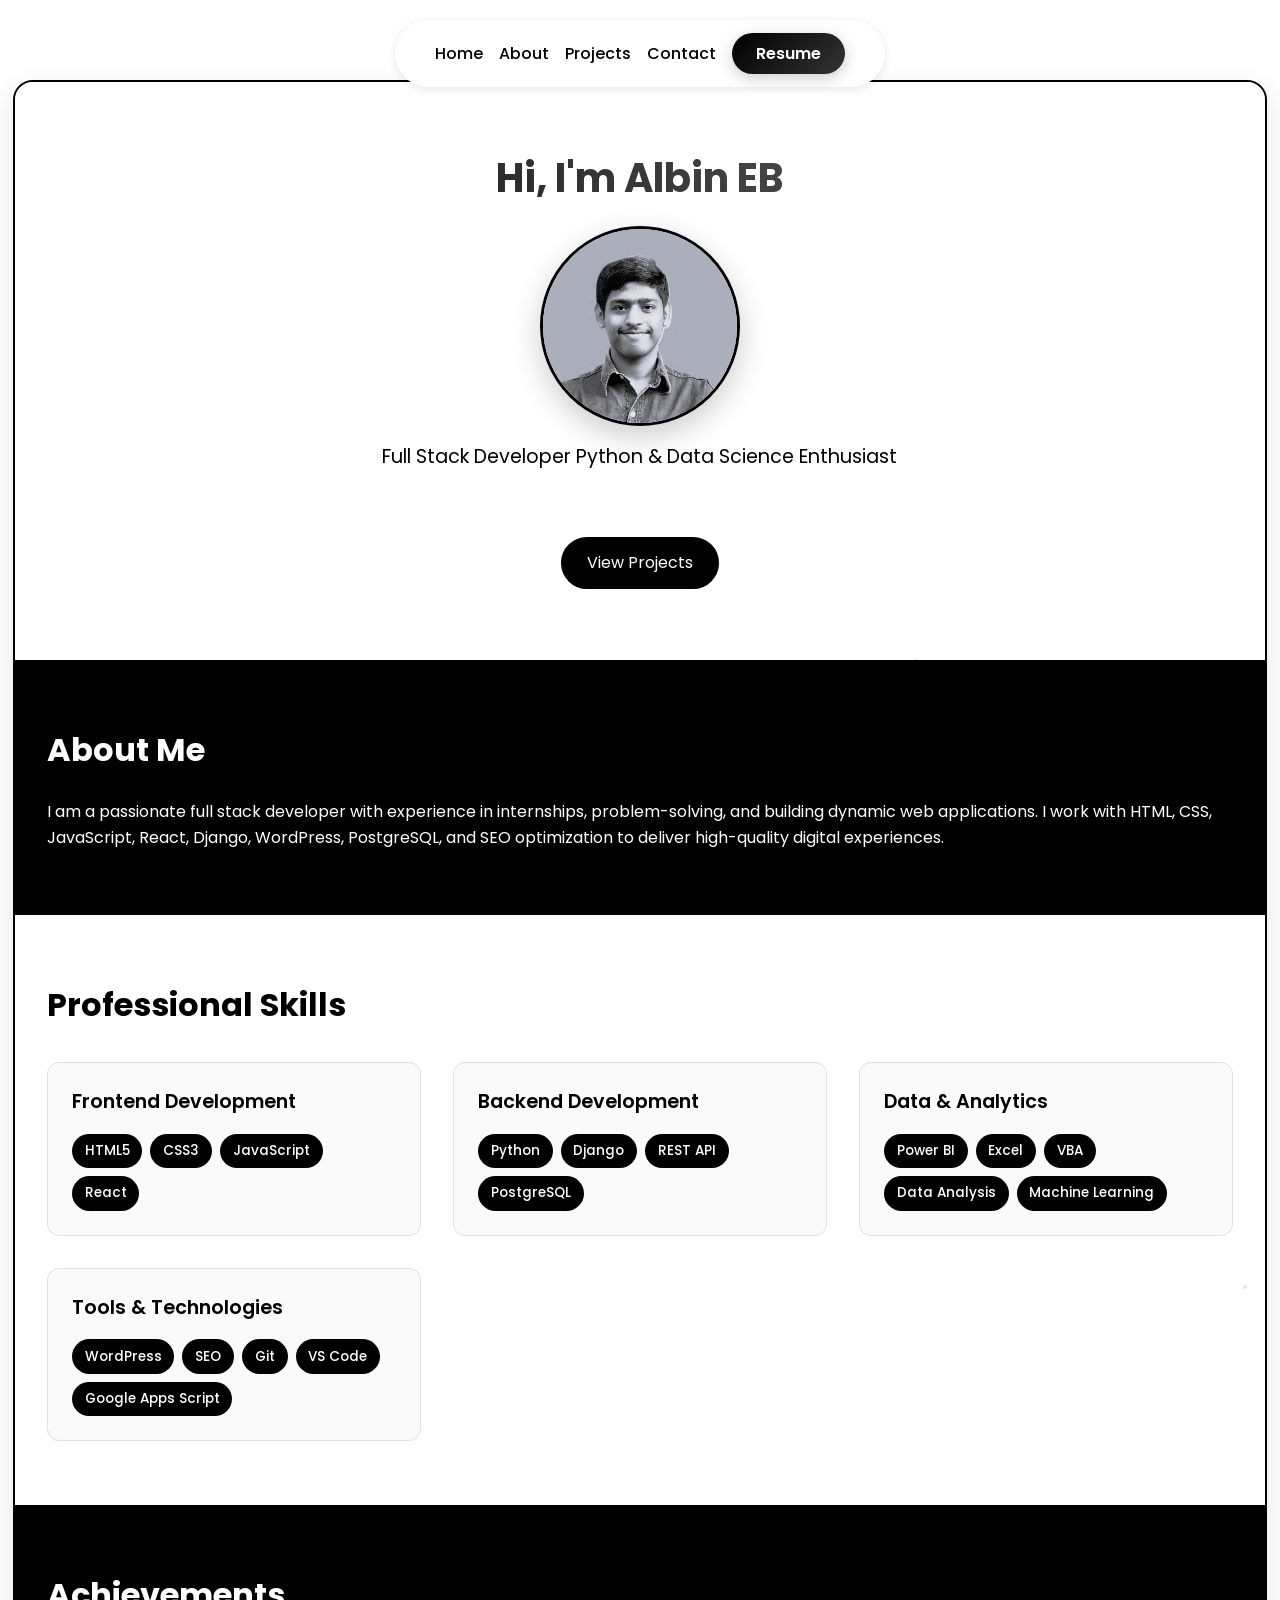
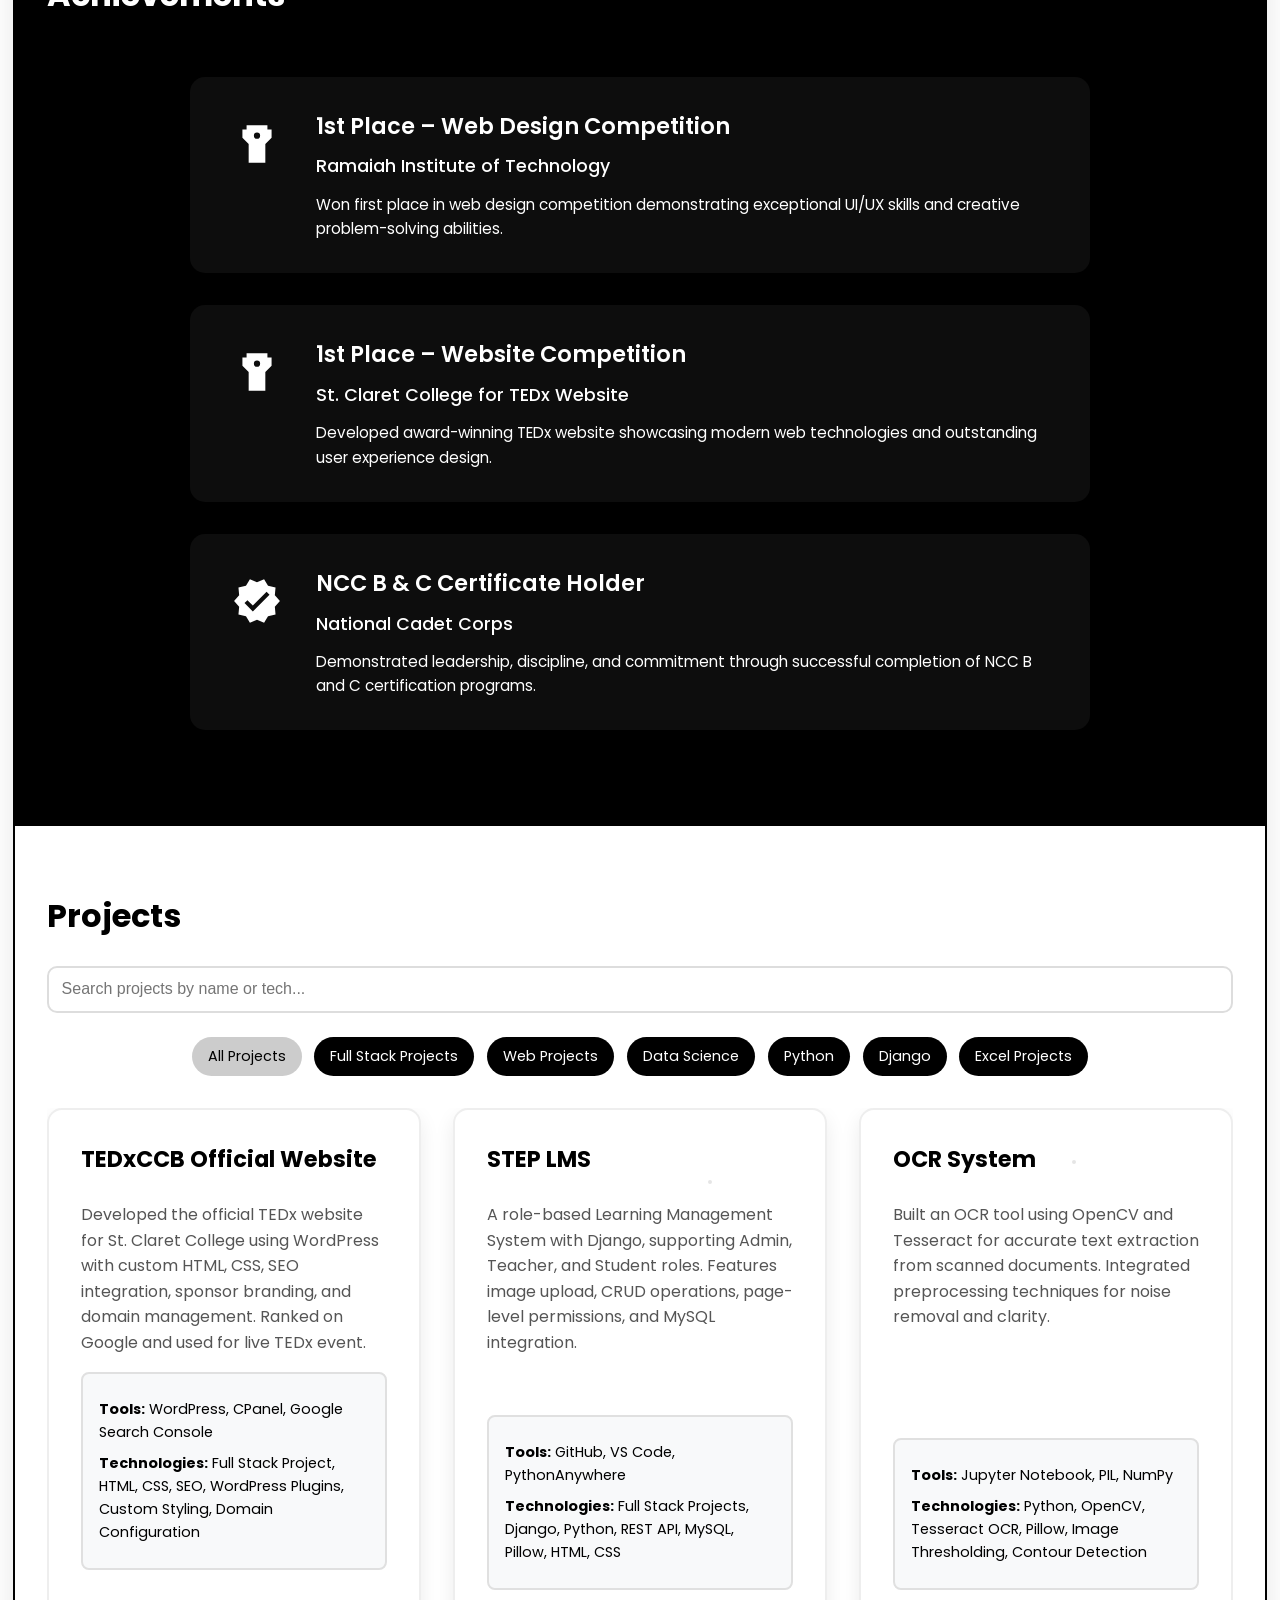
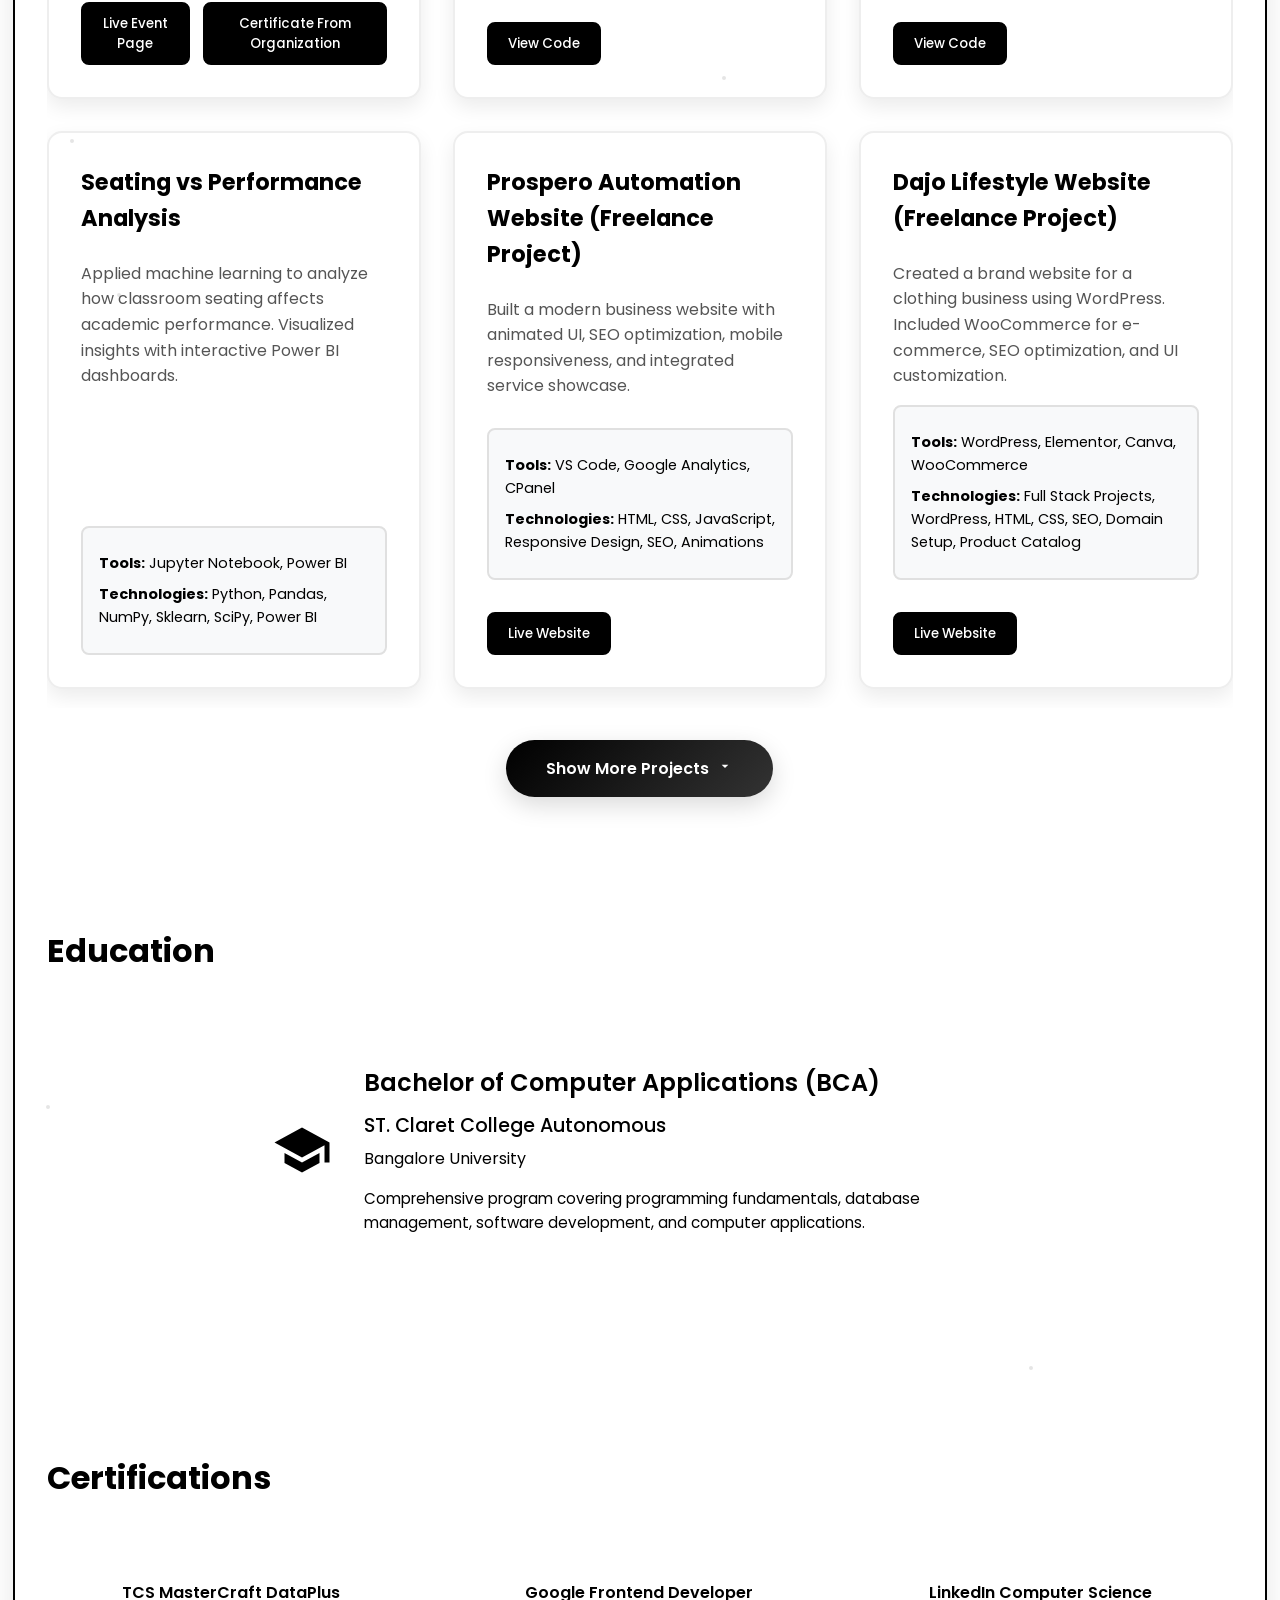
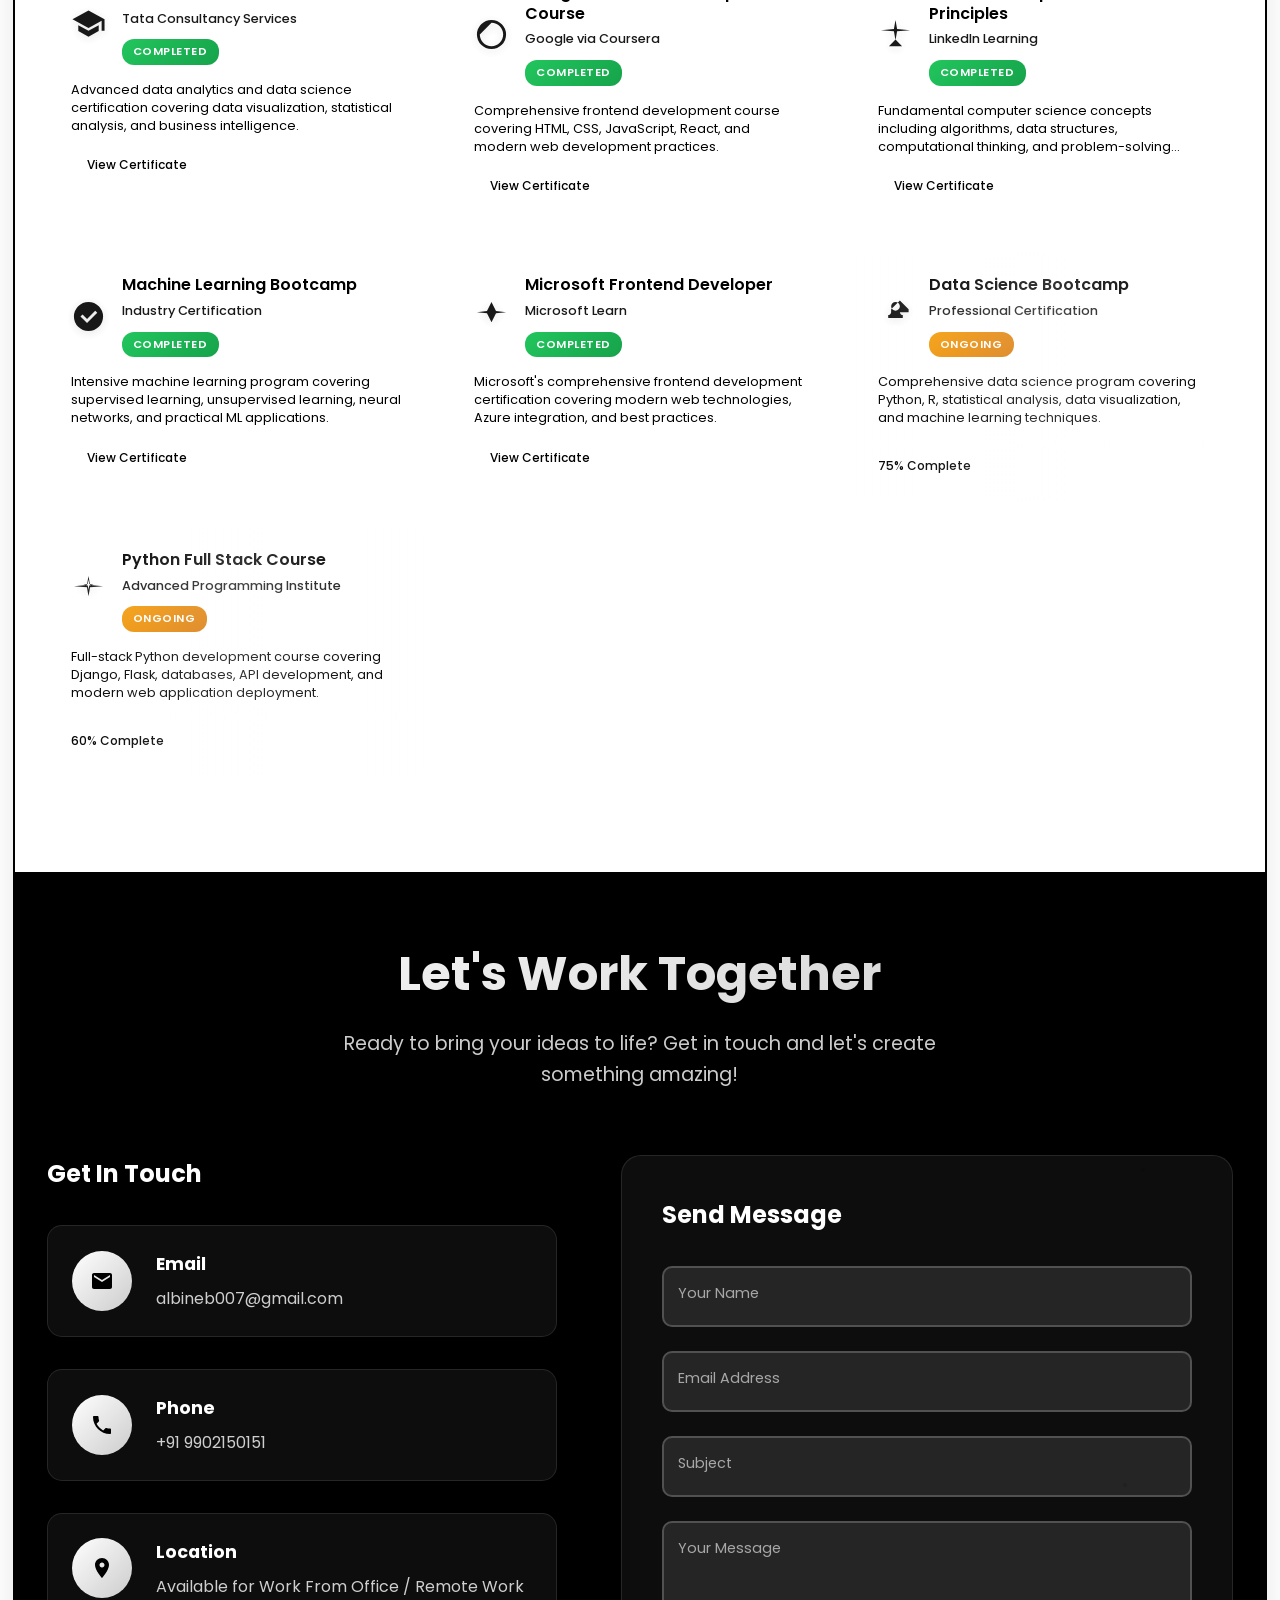
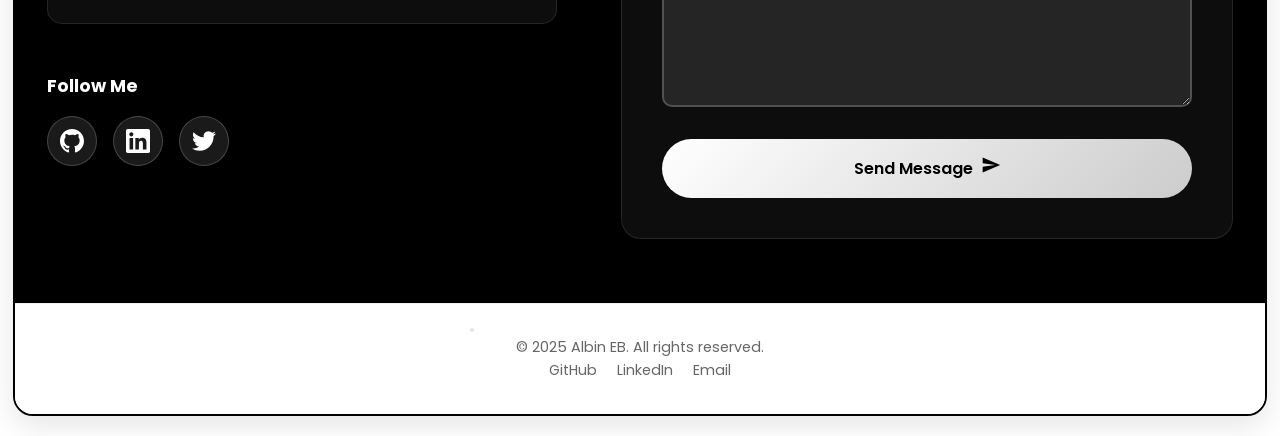
==== doc.html @ 744a1a4a "Update doc.html" ====
<!DOCTYPE html>
<html lang="en">

<head>
  <meta charset="UTF-8" />
  <meta name="viewport" content="width=device-width, initial-scale=1.0" />
  <meta name="description" content="Albin EB's personal portfolio website - Full Stack Developer, UI/UX Designer, SEO Enthusiast" />
  <meta name="google-site-verification" content="n4R9v3A3i-2ADWPgN0zltW0d0v5I64UEivrzre5l2Bg" />
  <title>Albin EB Portfolio</title>
  <link href="https://fonts.googleapis.com/css2?family=Poppins:wght@300;500;700&display=swap" rel="stylesheet">
  <link rel="stylesheet" href="https://s.pageclip.co/v1/pageclip.css" media="screen">
  <style>
    :root {
      --black: #000;
      --white: #fff;
      --gray: #ccc;
    }

    * {
      margin: 0;
      padding: 0;
      box-sizing: border-box;
    }

    body {
      font-family: 'Poppins', sans-serif;
      background-color: var(--white);
      color: var(--black);
      line-height: 1.6;
      padding: 0;
      margin: 0;
      scroll-behavior: smooth;
    }

    /* Floating particles */
    .particle {
      position: absolute;
      width: 4px;
      height: 4px;
      background: rgba(0, 0, 0, 0.1);
      border-radius: 50%;
      pointer-events: none;
      animation: float 6s infinite ease-in-out;
    }

    @keyframes float {
      0%, 100% { transform: translateY(0px) rotate(0deg); opacity: 0.7; }
      50% { transform: translateY(-20px) rotate(180deg); opacity: 0.3; }
    }
.container {
  background: var(--white);
  max-width: 98%;
  margin: 80px auto 20px auto;
  border-radius: 20px;
  overflow: hidden;
  box-shadow: 0 10px 30px rgba(0, 0, 0, 0.1);
  border: 2px solid var(--black);
  position: relative;
}

/* Scroll triggered animations */
.fade-in {
  opacity: 0;
  transform: translateY(30px);
  transition: all 0.8s ease-out;
}

.fade-in.visible {
  opacity: 1;
  transform: translateY(0);
}

.slide-in-left {
  opacity: 0;
  transform: translateX(-50px);
  transition: all 0.8s ease-out;
}

.slide-in-left.visible {
  opacity: 1;
  transform: translateX(0);
}

.slide-in-right {
  opacity: 0;
  transform: translateX(50px);
  transition: all 0.8s ease-out;
}

.slide-in-right.visible {
  opacity: 1;
  transform: translateX(0);
}

.scale-in {
  opacity: 0;
  transform: scale(0.8);
  transition: all 0.8s ease-out;
}

.scale-in.visible {
  opacity: 1;
  transform: scale(1);
}

/* Parallax background layers */
.parallax-bg {
  position: absolute;
  top: 0;
  left: 0;
  width: 100%;
  height: 100%;
  background: linear-gradient(45deg, rgba(0,0,0,0.02) 25%, transparent 25%), 
              linear-gradient(-45deg, rgba(0,0,0,0.02) 25%, transparent 25%), 
              linear-gradient(45deg, transparent 75%, rgba(0,0,0,0.02) 75%), 
              linear-gradient(-45deg, transparent 75%, rgba(0,0,0,0.02) 75%);
  background-size: 30px 30px;
  pointer-events: none;
  opacity: 0.3;
}

/* Responsive adjustments */
@media (max-width: 768px) {
  .container {
    max-width: 95%;
    margin: 80px auto 20px auto;
    border-radius: 15px;
    box-shadow: 0 5px 15px rgba(0, 0, 0, 0.1);
  }

  .hero h1 {
    font-size: 2rem;
  }

  .hero p {
    font-size: 1.1rem;
    margin-top: 1rem;
  }

  .section {
    padding: 2.5rem 1.5rem;
  }
}

    header {
      position: fixed;
      top: 20px;
      left: 50%;
      transform: translateX(-50%);
      z-index: 999;
      transition: all 0.3s ease;
    }

    nav {
      background: var(--white);
      padding: 0.5rem 2rem;
      border-radius: 50px;
      box-shadow: 0 2px 8px rgba(0, 0, 0, 0.1);
      display: flex;
      gap: 1.5rem;
      align-items: center;
      justify-content: center;
    }

    nav a {
      text-decoration: none;
      color: var(--black);
      font-weight: 500;
      transition: color 0.3s;
    }

    nav a:hover {
      color: gray;
    }
  nav .btn {
  padding: 0.4rem 1.2rem;
  margin-left: 1rem;
  background: var(--black);
  color: var(--white);
  border-radius: 30px;
  transition: all 0.3s ease;
}

nav .btn:hover {
  background: var(--white);
  color: var(--black);
  transform: translateY(-2px);
  border: 1px solid var(--black);
}


    .hamburger {
      display: none;
      font-size: 1.5rem;
      cursor: pointer;
      color: var(--white);
      background-color: var(--black);
      border-radius: 50%;
      width: 45px;
      height: 45px;
      align-items: center;
      justify-content: center;
      position: fixed;
      top: 20px;
      right: 20px;
      z-index: 1001;
      user-select: none;
      transition: all 0.3s ease;
    }

    .hamburger:hover {
      background-color: var(--gray);
      transform: scale(1.1);
    }

    .mobile-nav {
      display: none;
      position: fixed;
      top: 0;
      left: 0;
      width: 100vw;
      height: 100vh;
      background: var(--black);
      flex-direction: column;
      justify-content: center;
      align-items: center;
      gap: 2rem;
      z-index: 1000;
      transition: transform 0.3s ease-in-out;
      transform: translateY(-100%);
    }
    
    .mobile-nav.open {
      display: flex;
      transform: translateY(0);
    }
    
    .mobile-nav a {
      color: var(--white);
      text-decoration: none;
      font-weight: 700;
      font-size: 2rem;
      transition: color 0.3s ease;
    }
    
    .mobile-nav a:hover {
      color: var(--gray);
    }
    
    .mobile-nav a.btn {
      background: var(--white);
      color: var(--black);
      border-radius: 30px;
      padding: 0.8rem 2rem;
      margin-top: 1rem;
      display: inline-block;
      text-align: center;
      font-size: 1.2rem;
      transition: all 0.3s ease;
    }

    .mobile-nav a.btn:hover {
      background: var(--gray);
      color: var(--black);
      transform: translateY(-2px);
    }

    .section {
      padding: 4rem 2rem;
    }

    .white-section {
      background-color: var(--white);
      color: var(--black);
    }

    .black-section {
      background-color: var(--black);
      color: var(--white);
    }

    .hero {
      text-align: center;
      position: relative;
      overflow: hidden;
    }

    .hero::before {
      content: '';
      position: absolute;
      top: 0;
      left: -100%;
      width: 100%;
      height: 100%;
      background: linear-gradient(90deg, transparent, rgba(255,255,255,0.4), transparent);
      animation: shimmer 3s infinite;
    }

    @keyframes shimmer {
      0% { left: -100%; }
      100% { left: 100%; }
    }

    .hero h1 {
      font-size: 2.5rem;
      font-weight: 700;
      margin-bottom: 1rem;
      background: linear-gradient(45deg, var(--black), #666, var(--black));
      background-size: 200% 200%;
      background-clip: text;
      -webkit-background-clip: text;
      -webkit-text-fill-color: transparent;
      animation: gradient-shift 3s ease-in-out infinite;
    }

    @keyframes gradient-shift {
      0%, 100% { background-position: 0% 50%; }
      50% { background-position: 100% 50%; }
    }

    .hero p {
      font-size: 1.2rem;
      margin-top: 1rem;
      margin-bottom: 2rem;
      opacity: 0;
      animation: fadeInUp 1s ease-out 0.5s forwards;
    }

    .profile-image {
      width: 200px;
      height: 200px;
      border-radius: 50%;
      object-fit: cover;
      margin: 1.5rem auto;
      display: block;
      box-shadow: 0 10px 30px rgba(0, 0, 0, 0.2);
      border: 3px solid var(--black);
      transition: all 0.3s ease;
    }

    .profile-image:hover {
      transform: scale(1.05);
      box-shadow: 0 15px 40px rgba(0, 0, 0, 0.3);
    }

    @keyframes fadeInUp {
      0% { opacity: 0; transform: translateY(30px); }
      100% { opacity: 1; transform: translateY(0); }
    }

    .btn {
      display: inline-block;
      margin-top: 2rem;
      background: var(--black);
      color: var(--white);
      padding: 0.7rem 1.5rem;
      border-radius: 30px;
      text-decoration: none;
      transition: all 0.4s cubic-bezier(0.175, 0.885, 0.32, 1.275);
      position: relative;
      overflow: hidden;
      border: 2px solid var(--black);
    }

    .btn::before {
      content: '';
      position: absolute;
      top: 50%;
      left: 50%;
      width: 0;
      height: 0;
      background: var(--white);
      border-radius: 50%;
      transition: all 0.4s ease;
      transform: translate(-50%, -50%);
    }

    .btn:hover::before {
      width: 300px;
      height: 300px;
    }

    .btn:hover {
      color: var(--black);
      transform: translateY(-3px) scale(1.05);
      box-shadow: 0 10px 25px rgba(0, 0, 0, 0.2);
    }

    .btn span {
      position: relative;
      z-index: 1;
    }

    h2 {
      margin-bottom: 1.5rem;
      font-size: 2rem;
      font-weight: 700;
    }

    .projects .search-bar input {
      width: 100%;
      padding: 0.8rem;
      margin-bottom: 1.5rem;
      border: 2px solid #ddd;
      border-radius: 10px;
      font-size: 1rem;
      transition: border-color 0.3s ease;
    }

    .projects .search-bar input:focus {
      outline: none;
      border-color: var(--black);
    }

    .project-keywords {
      display: flex;
      flex-wrap: wrap;
      gap: 0.8rem;
      margin-bottom: 2rem;
      justify-content: center;
    }

    .keyword {
      background: var(--black);
      color: var(--white);
      padding: 0.5rem 1rem;
      border-radius: 20px;
      font-size: 0.9rem;
      cursor: pointer;
      transition: all 0.3s ease;
      user-select: none;
    }

    .keyword:hover {
      background: var(--gray);
      color: var(--black);
      transform: translateY(-2px);
    }

    .keyword.active {
      background: var(--gray);
      color: var(--black);
    }

    .project-grid {
      display: grid;
      grid-template-columns: repeat(auto-fit, minmax(280px, 1fr));
      gap: 2rem;
      position: relative;
      max-height: 1200px;
      overflow: hidden;
      transition: max-height 0.8s ease-out;
    }

    .project-grid.expanded {
      max-height: 10000px;
      overflow: visible;
    }

    .project-grid-overlay {
      position: absolute;
      bottom: 0;
      left: 0;
      right: 0;
      height: 150px;
      background: linear-gradient(to bottom, transparent, rgba(255, 255, 255, 0.9), rgba(255, 255, 255, 1));
      pointer-events: none;
      opacity: 1;
      transition: opacity 0.5s ease-out;
      z-index: 10;
    }

    .project-grid-overlay.hidden {
      opacity: 0;
    }

    .show-more-container {
      text-align: center;
      margin-top: 2rem;
      position: relative;
      z-index: 15;
    }

    .show-more-btn {
      background: linear-gradient(135deg, var(--black), #333);
      color: var(--white);
      border: none;
      padding: 1rem 2.5rem;
      border-radius: 50px;
      font-family: 'Poppins', sans-serif;
      font-weight: 600;
      font-size: 1rem;
      cursor: pointer;
      transition: all 0.4s cubic-bezier(0.175, 0.885, 0.32, 1.275);
      box-shadow: 0 8px 25px rgba(0, 0, 0, 0.15);
      position: relative;
      overflow: hidden;
    }

    .show-more-btn::before {
      content: '';
      position: absolute;
      top: 50%;
      left: 50%;
      width: 0;
      height: 0;
      background: var(--white);
      border-radius: 50%;
      transition: all 0.4s ease;
      transform: translate(-50%, -50%);
    }

    .show-more-btn:hover::before {
      width: 300px;
      height: 300px;
    }

    .show-more-btn:hover {
      color: var(--black);
      transform: translateY(-3px) scale(1.05);
      box-shadow: 0 15px 35px rgba(0, 0, 0, 0.25);
    }

    .show-more-btn span {
      position: relative;
      z-index: 1;
      display: flex;
      align-items: center;
      gap: 0.5rem;
    }

    .show-more-btn .btn-icon {
      transition: transform 0.3s ease;
    }

    .show-more-btn:hover .btn-icon {
      transform: translateY(2px);
    }

    .show-more-btn.expanded .btn-icon {
      transform: rotate(180deg);
    }

    .project-card {
      border: 2px solid #eee;
      padding: 2rem;
      border-radius: 15px;
      box-shadow: 0 8px 20px rgba(0, 0, 0, 0.08);
      background-color: var(--white);
      color: var(--black);
      transition: all 0.4s cubic-bezier(0.175, 0.885, 0.32, 1.275);
      display: flex;
      flex-direction: column;
      gap: 1rem;
      position: relative;
      overflow: hidden;
    }

    .project-card::before {
      content: '';
      position: absolute;
      top: 0;
      left: -100%;
      width: 100%;
      height: 100%;
      background: linear-gradient(90deg, transparent, rgba(0,0,0,0.05), transparent);
      transition: left 0.6s ease;
    }

    .project-card:hover::before {
      left: 100%;
    }

    .project-card:hover {
      transform: translateY(-15px) scale(1.02);
      box-shadow: 0 20px 40px rgba(0, 0, 0, 0.2);
      border-color: var(--black);
    }

    .project-card:hover .project-card h3 {
      transform: translateX(10px);
    }

    .project-card h3 {
      margin-bottom: 0.5rem;
      color: var(--black);
      font-size: 1.4rem;
      transition: transform 0.3s ease;
    }

    .project-description {
      flex-grow: 1;
      color: #555;
      line-height: 1.6;
    }

    .project-details {
      background: #f8f9fa;
      padding: 1rem;
      border-radius: 8px;
      border-left: 4px solid var(--black);
      border: 2px solid #e0e0e0;
    }

    .project-details p {
      margin: 0.5rem 0;
      font-size: 0.9rem;
    }

    .project-buttons {
      display: flex;
      gap: 0.8rem;
      margin-top: 1rem;
    }

    .project-card button {
      flex: 1;
      padding: 0.6rem 1.2rem;
      border: 2px solid var(--black);
      border-radius: 8px;
      background: var(--white);
      color: var(--black);
      cursor: pointer;
      font-family: 'Poppins', sans-serif;
      font-weight: 500;
      transition: all 0.3s ease;
    }

    .project-card button:first-child {
      background: var(--black);
      color: var(--white);
    }

    .project-card button:hover {
      background: var(--black);
      color: var(--white);
      transform: translateY(-2px);
    }

    .project-card button:first-child:hover {
      background: var(--gray);
      color: var(--black);
      border-color: var(--gray);
    }

    footer {
      text-align: center;
      padding: 2rem;
      background-color: var(--white);
      color: #666;
      font-size: 0.9rem;
      border-top: 1px solid #eee;
    }

    .contact-info {
      max-width: 600px;
      margin: 0 auto;
    }

    .contact-info p {
      margin: 1rem 0;
      font-size: 1.1rem;
    }

    .contact-info a:hover {
      color: var(--gray) !important;
      text-decoration: none !important;
    }

    /* New Impressive Contact Section Styles */
    .contact-wrapper {
      max-width: 1200px;
      margin: 0 auto;
    }

    .contact-header {
      text-align: center;
      margin-bottom: 4rem;
    }

    .contact-header h2 {
      font-size: 3rem;
      font-weight: 700;
      margin-bottom: 1rem;
      background: linear-gradient(135deg, var(--white), #ccc);
      background-clip: text;
      -webkit-background-clip: text;
      -webkit-text-fill-color: transparent;
    }

    .contact-subtitle {
      font-size: 1.2rem;
      color: rgba(255, 255, 255, 0.8);
      max-width: 600px;
      margin: 0 auto;
    }

    .contact-grid {
      display: grid;
      grid-template-columns: 1fr 1.2fr;
      gap: 4rem;
      align-items: start;
    }

    .contact-info-section h3,
    .contact-form-section h3 {
      font-size: 1.5rem;
      margin-bottom: 2rem;
      color: var(--white);
    }

    .contact-methods {
      margin-bottom: 3rem;
    }

    .contact-method {
      display: flex;
      align-items: center;
      gap: 1.5rem;
      margin-bottom: 2rem;
      padding: 1.5rem;
      background: rgba(255, 255, 255, 0.05);
      border-radius: 15px;
      border: 1px solid rgba(255, 255, 255, 0.1);
      transition: all 0.3s ease;
    }

    .contact-method:hover {
      background: rgba(255, 255, 255, 0.1);
      transform: translateX(10px);
    }

    .contact-icon {
      width: 60px;
      height: 60px;
      background: linear-gradient(135deg, var(--white), #ccc);
      border-radius: 50%;
      display: flex;
      align-items: center;
      justify-content: center;
      color: var(--black);
      flex-shrink: 0;
    }

    .contact-details h4 {
      font-size: 1.1rem;
      margin-bottom: 0.5rem;
      color: var(--white);
    }

    .contact-details p,
    .contact-details a {
      color: rgba(255, 255, 255, 0.8);
      text-decoration: none;
      transition: color 0.3s ease;
    }

    .contact-details a:hover {
      color: var(--white);
    }

    .social-links h4 {
      color: var(--white);
      margin-bottom: 1rem;
      font-size: 1.1rem;
    }

    .social-icons {
      display: flex;
      gap: 1rem;
    }

    .social-icon {
      width: 50px;
      height: 50px;
      background: rgba(255, 255, 255, 0.1);
      border: 1px solid rgba(255, 255, 255, 0.2);
      border-radius: 50%;
      display: flex;
      align-items: center;
      justify-content: center;
      color: var(--white);
      text-decoration: none;
      transition: all 0.3s ease;
    }

    .social-icon:hover {
      background: var(--white);
      color: var(--black);
      transform: translateY(-3px);
      box-shadow: 0 10px 25px rgba(255, 255, 255, 0.2);
    }

    .contact-form-wrapper {
      background: rgba(255, 255, 255, 0.05);
      backdrop-filter: blur(20px);
      border: 1px solid rgba(255, 255, 255, 0.1);
      border-radius: 20px;
      padding: 2.5rem;
    }

    .modern-form {
      display: flex;
      flex-direction: column;
      gap: 1.5rem;
    }

    .form-group {
      position: relative;
    }

    .form-group input,
    .form-group textarea {
      width: 100%;
      padding: 1.2rem 1rem 0.8rem;
      background: rgba(255, 255, 255, 0.1);
      border: 2px solid rgba(255, 255, 255, 0.2);
      border-radius: 10px;
      color: var(--white);
      font-family: 'Poppins', sans-serif;
      font-size: 1rem;
      transition: all 0.3s ease;
      outline: none;
    }

    .form-group input:focus,
    .form-group textarea:focus {
      border-color: var(--white);
      background: rgba(255, 255, 255, 0.15);
      transform: translateY(-2px);
    }

    .form-group label {
      position: absolute;
      top: 1rem;
      left: 1rem;
      color: rgba(255, 255, 255, 0.6);
      font-size: 0.9rem;
      transition: all 0.3s ease;
      pointer-events: none;
    }

    .form-group input:focus + label,
    .form-group textarea:focus + label,
    .form-group input:valid + label,
    .form-group textarea:valid + label {
      top: 0.3rem;
      font-size: 0.75rem;
      color: var(--white);
    }

    .send-btn {
      background: linear-gradient(135deg, var(--white), #ccc);
      color: var(--black);
      border: none;
      padding: 1rem 2rem;
      border-radius: 50px;
      font-family: 'Poppins', sans-serif;
      font-weight: 600;
      font-size: 1rem;
      cursor: pointer;
      display: flex;
      align-items: center;
      justify-content: center;
      gap: 0.5rem;
      transition: all 0.3s ease;
      overflow: hidden;
      position: relative;
    }

    .send-btn:hover {
      transform: translateY(-3px);
      box-shadow: 0 15px 35px rgba(255, 255, 255, 0.3);
    }

    .send-btn:active {
      transform: translateY(-1px);
    }

    .btn-icon {
      transition: transform 0.3s ease;
    }

    .send-btn:hover .btn-icon {
      transform: translateX(5px);
    }

    footer a {
      color: #666;
      margin: 0 0.5rem;
      text-decoration: none;
      transition: color 0.3s ease;
    }

    footer a:hover {
      color: var(--black);
    }

    /* Additional responsive breakpoints */
    @media (max-width: 480px) {
      .container {
        max-width: 98%;
        margin: 70px auto 10px auto;
        border-radius: 10px;
      }

      .section {
        padding: 2rem 1rem;
      }

      .hero h1 {
        font-size: 1.8rem;
        line-height: 1.2;
      }

      .hero p {
        font-size: 1rem;
        margin-bottom: 1.5rem;
      }

      h2 {
        font-size: 1.6rem;
        margin-bottom: 1rem;
      }

      .project-grid {
        grid-template-columns: 1fr;
        gap: 1.5rem;
      }

      .project-card {
        padding: 1.2rem;
      }

      .mobile-nav a {
        font-size: 1.5rem;
      }

      .mobile-nav a.btn {
        font-size: 1rem;
        padding: 0.6rem 1.5rem;
      }

      nav {
        padding: 0.6rem 1.8rem;
        gap: 1rem;
      }

      nav a {
        font-size: 0.9rem;
      }

      .contact-grid {
        grid-template-columns: 1fr;
        gap: 2rem;
      }

      .contact-header h2 {
        font-size: 2rem;
      }

      .contact-form-wrapper {
        padding: 1.5rem;
      }

      .contact-method {
        flex-direction: column;
        text-align: center;
        gap: 1rem;
      }

      .social-icons {
        justify-content: center;
      }

      .project-keywords {
        gap: 0.5rem;
      }

      .keyword {
        font-size: 0.8rem;
        padding: 0.4rem 0.8rem;
      }

      .project-buttons {
        flex-direction: column;
        gap: 0.5rem;
      }
    }

    @media (max-width: 768px) {
      .contact-grid {
        grid-template-columns: 1fr;
        gap: 3rem;
      }

      .contact-header h2 {
        font-size: 2.5rem;
      }

      .contact-header {
        margin-bottom: 3rem;
      }

      .project-keywords {
        justify-content: flex-start;
      }
    }

    @media (min-width: 769px) {
      .hamburger {
        display: none !important;
      }
      
      .mobile-nav {
        display: none !important;
      }
      
      nav {
        padding: 0.8rem 2.5rem;
        gap: 1rem;
      }
    }

    /* Special Resume Button Animation */
    .resume-btn {
      position: relative;
      padding: 0.5rem 1.5rem !important;
      background: linear-gradient(135deg, var(--black), #333) !important;
      color: var(--white) !important;
      border-radius: 25px !important;
      font-weight: 600 !important;
      overflow: hidden;
      transition: all 0.4s cubic-bezier(0.4, 0, 0.2, 1);
      box-shadow: 0 4px 15px rgba(0, 0, 0, 0.2);
    }

    .resume-btn::before {
      content: '📄';
      position: absolute;
      top: 50%;
      left: -30px;
      transform: translateY(-50%);
      font-size: 1.2rem;
      transition: all 0.4s cubic-bezier(0.4, 0, 0.2, 1);
      opacity: 0;
    }

    .resume-btn:hover {
      transform: translateY(-3px) scale(1.05);
      background: linear-gradient(135deg, #333, var(--black)) !important;
      box-shadow: 0 8px 25px rgba(0, 0, 0, 0.3);
      padding-left: 2.5rem !important;
      color: var(--white) !important;
    }

    .resume-btn:hover::before {
      left: 0.8rem;
      opacity: 1;
    }

    .resume-btn:active {
      transform: translateY(-1px) scale(1.02);
      transition: all 0.1s;
    }

    /* Mobile Resume Button */
    .mobile-nav .resume-btn {
      background: linear-gradient(135deg, var(--black), #333) !important;
      margin-top: 1rem;
      display: inline-block;
      text-align: center;
      min-width: 120px;
    }

    .mobile-nav .resume-btn:hover {
      background: linear-gradient(135deg, #333, var(--black)) !important;
      transform: scale(1.05);
    }

    /* Professional Skills Section */
    .skills-container {
      display: grid;
      grid-template-columns: repeat(auto-fit, minmax(300px, 1fr));
      gap: 2rem;
      margin-top: 2rem;
    }

    .skill-category {
      background: rgba(0, 0, 0, 0.02);
      border: 1px solid #e0e0e0;
      border-radius: 12px;
      padding: 1.5rem;
      transition: all 0.3s ease;
    }

    .skill-category:hover {
      transform: translateY(-5px);
      box-shadow: 0 8px 25px rgba(0, 0, 0, 0.1);
      border-color: var(--black);
    }

    .skill-category h3 {
      color: var(--black);
      font-size: 1.2rem;
      margin-bottom: 1rem;
      font-weight: 600;
    }

    .skill-items {
      display: flex;
      flex-wrap: wrap;
      gap: 0.5rem;
    }

    .skill-tag {
      background: var(--black);
      color: var(--white);
      padding: 0.4rem 0.8rem;
      border-radius: 20px;
      font-size: 0.85rem;
      font-weight: 500;
      transition: all 0.3s ease;
      cursor: default;
    }

    .skill-tag:hover {
      background: #333;
      transform: translateY(-2px);
    }

    /* Dark theme skills */
    body.colorful-theme .skill-category {
      background: rgba(248, 250, 252, 0.05) !important;
      border: 1px solid var(--border-dark) !important;
    }

    body.colorful-theme .skill-category h3 {
      color: var(--text-light) !important;
    }

    body.colorful-theme .skill-tag {
      background: var(--primary-color) !important;
      color: white !important;
    }

    body.colorful-theme .skill-tag:hover {
      background: var(--accent-color) !important;
    }

    /* Education Section */
    .education-container {
      max-width: 800px;
      margin: 0 auto;
      padding: 2rem 0;
    }

    .education-item {
      display: flex;
      align-items: center;
      gap: 2rem;
      background: rgba(255, 255, 255, 0.05);
      border: 1px solid var(--border-color);
      border-radius: 15px;
      padding: 2rem;
      margin-bottom: 1.5rem;
      backdrop-filter: blur(10px);
      transition: all 0.3s ease;
      position: relative;
      overflow: hidden;
    }

    .education-item::before {
      content: '';
      position: absolute;
      top: 0;
      left: 0;
      width: 4px;
      height: 100%;
      background: var(--primary-color);
      transition: width 0.3s ease;
    }

    .education-item:hover {
      transform: translateY(-5px);
      box-shadow: 0 20px 40px rgba(0, 0, 0, 0.1);
      border-color: var(--primary-color);
    }

    .education-item:hover::before {
      width: 100%;
      opacity: 0.1;
    }

    .education-content {
      flex: 1;
    }

    .education-content h3 {
      color: var(--text-color);
      font-size: 1.5rem;
      font-weight: 600;
      margin-bottom: 0.5rem;
      transition: color 0.3s ease;
    }

    .education-institution h4 {
      color: var(--primary-color);
      font-size: 1.2rem;
      font-weight: 500;
      margin-bottom: 0.25rem;
    }

    .education-institution p {
      color: var(--text-muted);
      font-size: 1rem;
      margin-bottom: 1rem;
    }

    .education-details p {
      color: var(--text-muted);
      line-height: 1.6;
      font-size: 0.95rem;
    }

    .education-icon {
      flex-shrink: 0;
      opacity: 0.8;
      transition: all 0.3s ease;
    }

    .education-item:hover .education-icon {
      opacity: 1;
      transform: scale(1.1);
    }

    /* Dark theme education styles */
    body.colorful-theme .education-item {
      background: rgba(248, 250, 252, 0.05) !important;
      border: 1px solid var(--border-dark) !important;
    }

    body.colorful-theme .education-item::before {
      background: var(--primary-color) !important;
    }

    body.colorful-theme .education-content h3 {
      color: var(--text-light) !important;
    }

    body.colorful-theme .education-institution h4 {
      color: var(--primary-color) !important;
    }

    body.colorful-theme .education-institution p,
    body.colorful-theme .education-details p {
      color: rgba(226, 232, 240, 0.8) !important;
    }

    /* Responsive education styles */
    @media (max-width: 768px) {
      .education-item {
        flex-direction: column;
        text-align: center;
        gap: 1rem;
        padding: 1.5rem;
      }

      .education-content h3 {
        font-size: 1.3rem;
      }

      .education-institution h4 {
        font-size: 1.1rem;
      }

      .education-icon svg {
        width: 50px;
        height: 50px;
      }
    }

    /* Achievements Section */
    .achievements-container {
      max-width: 900px;
      margin: 0 auto;
      padding: 2rem 0;
      display: grid;
      gap: 2rem;
    }

    .achievement-item {
      display: flex;
      align-items: flex-start;
      gap: 1.5rem;
      background: rgba(255, 255, 255, 0.05);
      border: 1px solid var(--border-color);
      border-radius: 15px;
      padding: 2rem;
      backdrop-filter: blur(10px);
      transition: all 0.3s ease;
      position: relative;
      overflow: hidden;
    }

    .achievement-item::before {
      content: '';
      position: absolute;
      top: 0;
      left: 0;
      width: 4px;
      height: 100%;
      background: var(--primary-color);
      transition: width 0.3s ease;
    }

    .achievement-item:hover {
      transform: translateY(-5px);
      box-shadow: 0 20px 40px rgba(0, 0, 0, 0.1);
      border-color: var(--primary-color);
    }

    .achievement-item:hover::before {
      width: 100%;
      opacity: 0.1;
    }

    .achievement-icon {
      flex-shrink: 0;
      display: flex;
      align-items: center;
      justify-content: center;
      width: 70px;
      height: 70px;
      background: rgba(var(--primary-color-rgb), 0.1);
      border-radius: 50%;
      transition: all 0.3s ease;
    }

    .achievement-item:hover .achievement-icon {
      transform: scale(1.1);
      background: rgba(var(--primary-color-rgb), 0.2);
    }

    .achievement-content h3 {
      color: var(--text-color);
      font-size: 1.4rem;
      font-weight: 600;
      margin-bottom: 0.5rem;
      transition: color 0.3s ease;
    }

    .achievement-organization {
      color: var(--primary-color);
      font-size: 1.1rem;
      font-weight: 500;
      margin-bottom: 0.75rem;
    }

    .achievement-description {
      color: var(--text-muted);
      line-height: 1.6;
      font-size: 0.95rem;
    }

    /* Dark theme achievements styles */
    body.colorful-theme .achievement-item {
      background: rgba(248, 250, 252, 0.05) !important;
      border: 1px solid var(--border-dark) !important;
    }

    body.colorful-theme .achievement-item::before {
      background: var(--primary-color) !important;
    }

    body.colorful-theme .achievement-content h3 {
      color: var(--text-light) !important;
    }

    body.colorful-theme .achievement-organization {
      color: var(--primary-color) !important;
    }

    body.colorful-theme .achievement-description {
      color: rgba(226, 232, 240, 0.8) !important;
    }

    body.colorful-theme .achievement-icon {
      background: rgba(var(--primary-color-rgb), 0.15) !important;
    }

    /* Responsive achievements styles */
    @media (max-width: 768px) {
      .achievement-item {
        flex-direction: column;
        text-align: center;
        gap: 1rem;
        padding: 1.5rem;
      }

      .achievement-content h3 {
        font-size: 1.2rem;
      }

      .achievement-organization {
        font-size: 1rem;
      }

      .achievement-icon {
        width: 60px;
        height: 60px;
        margin: 0 auto;
      }

      .achievement-icon svg {
        width: 40px;
        height: 40px;
      }
    }

    /* Certifications Section */
    .certifications-container {
      max-width: 1200px;
      margin: 0 auto;
      padding: 2rem 0;
      display: grid;
      grid-template-columns: repeat(auto-fit, minmax(280px, 1fr));
      gap: 1.5rem;
    }

    .certification-item {
      background: rgba(255, 255, 255, 0.08);
      border: 1px solid var(--border-color);
      border-radius: 12px;
      padding: 1.5rem;
      backdrop-filter: blur(10px);
      transition: all 0.4s cubic-bezier(0.25, 0.46, 0.45, 0.94);
      position: relative;
      overflow: hidden;
      cursor: pointer;
      transform: translateY(0);
    }

    .certification-item::before {
      content: '';
      position: absolute;
      top: 0;
      left: 0;
      width: 4px;
      height: 100%;
      background: linear-gradient(180deg, var(--primary-color), var(--accent-color));
      transition: all 0.4s ease;
      opacity: 0.7;
    }

    .certification-item::after {
      content: '';
      position: absolute;
      top: -50%;
      left: -50%;
      width: 200%;
      height: 200%;
      background: radial-gradient(circle, rgba(255,255,255,0.1) 0%, transparent 70%);
      transform: scale(0);
      transition: transform 0.6s ease;
      pointer-events: none;
    }

    .certification-item:hover {
      transform: translateY(-8px) scale(1.02);
      box-shadow: 0 15px 40px rgba(0, 0, 0, 0.15);
      border-color: var(--primary-color);
    }

    .certification-item:hover::before {
      width: 100%;
      opacity: 0.1;
    }

    .certification-item:hover::after {
      transform: scale(1);
    }

    .certification-header {
      display: flex;
      align-items: center;
      gap: 1rem;
      margin-bottom: 1rem;
    }

    .certification-header svg {
      flex-shrink: 0;
      opacity: 0.9;
      transition: all 0.4s ease;
      width: 35px;
      height: 35px;
      filter: drop-shadow(0 2px 4px rgba(0,0,0,0.1));
    }

    .certification-item:hover .certification-header svg {
      opacity: 1;
      transform: scale(1.1) rotate(5deg);
    }

    .certification-info {
      flex: 1;
    }

    .certification-info h3 {
      color: var(--text-color);
      font-size: 1rem;
      font-weight: 600;
      margin-bottom: 0.3rem;
      line-height: 1.3;
      transition: color 0.3s ease;
    }

    .certification-item:hover .certification-info h3 {
      color: var(--primary-color);
    }

    .certification-issuer {
      color: var(--primary-color);
      font-size: 0.8rem;
      font-weight: 500;
      margin-bottom: 0.5rem;
      opacity: 0.9;
    }

    .certification-status {
      display: inline-block;
      padding: 0.25rem 0.7rem;
      border-radius: 12px;
      font-size: 0.7rem;
      font-weight: 600;
      text-transform: uppercase;
      letter-spacing: 0.5px;
      transition: transform 0.3s ease;
    }

    .certification-item:hover .certification-status {
      transform: scale(1.05);
    }

    .certification-status.completed {
      background: linear-gradient(135deg, #22c55e, #16a34a);
      color: white;
    }

    .certification-status.ongoing {
      background: linear-gradient(135deg, #f59e0b, #d97706);
      color: white;
    }

    .certification-description {
      margin-top: 0.8rem;
    }

    .certification-description p {
      color: var(--text-muted);
      line-height: 1.4;
      font-size: 0.8rem;
      margin-bottom: 0.8rem;
      display: -webkit-box;
      -webkit-line-clamp: 3;
      line-clamp: 3;
      -webkit-box-orient: vertical;
      overflow: hidden;
    }

    .certification-link {
      display: inline-flex;
      align-items: center;
      gap: 0.3rem;
      color: var(--primary-color);
      text-decoration: none;
      font-weight: 500;
      font-size: 0.75rem;
      padding: 0.5rem 1rem;
      border: 1.5px solid var(--primary-color);
      border-radius: 16px;
      transition: all 0.3s cubic-bezier(0.25, 0.46, 0.45, 0.94);
      position: relative;
      overflow: hidden;
      background: transparent;
    }

    .certification-link::before {
      content: '';
      position: absolute;
      top: 0;
      left: -100%;
      width: 100%;
      height: 100%;
      background: var(--primary-color);
      transition: left 0.3s ease;
      z-index: -1;
    }

    .certification-link:hover {
      color: white;
      transform: translateY(-2px);
      box-shadow: 0 6px 15px rgba(0, 0, 0, 0.2);
    }

    .certification-link:hover::before {
      left: 0;
    }

    .certification-progress {
      margin-top: 0.8rem;
    }

    .progress-bar {
      width: 100%;
      height: 6px;
      background: rgba(255, 255, 255, 0.1);
      border-radius: 3px;
      overflow: hidden;
      margin-bottom: 0.4rem;
    }

    .progress-fill {
      height: 100%;
      background: linear-gradient(90deg, var(--primary-color), var(--accent-color));
      border-radius: 3px;
      transition: width 0.8s ease;
      animation: shimmer 2s infinite;
    }

    @keyframes shimmer {
      0% { transform: translateX(-100%); }
      50% { transform: translateX(100%); }
      100% { transform: translateX(100%); }
    }

    .progress-fill::after {
      content: '';
      position: absolute;
      top: 0;
      left: 0;
      bottom: 0;
      right: 0;
      background-image: linear-gradient(
        90deg,
        rgba(255, 255, 255, 0) 0%,
        rgba(255, 255, 255, 0.2) 50%,
        rgba(255, 255, 255, 0) 100%
      );
      animation: shimmer 1.5s infinite;
    }

    .progress-text {
      color: var(--text-muted);
      font-size: 0.75rem;
      font-weight: 500;
    }

    /* Dark theme certifications styles */
    body.colorful-theme .certification-item {
      background: rgba(248, 250, 252, 0.05) !important;
      border: 1px solid var(--border-dark) !important;
    }

    body.colorful-theme .certification-item::before {
      background: var(--primary-color) !important;
    }

    body.colorful-theme .certification-info h3 {
      color: var(--text-light) !important;
    }

    body.colorful-theme .certification-issuer {
      color: var(--primary-color) !important;
    }

    body.colorful-theme .certification-description p,
    body.colorful-theme .progress-text {
      color: rgba(226, 232, 240, 0.8) !important;
    }

    body.colorful-theme .progress-bar {
      background: rgba(226, 232, 240, 0.1) !important;
    }

    /* Responsive certifications styles */
    @media (max-width: 768px) {
      .certifications-container {
        grid-template-columns: repeat(auto-fit, minmax(250px, 1fr));
        padding: 1rem 0;
        gap: 1rem;
      }

      .certification-item {
        padding: 1.2rem;
      }

      .certification-header {
        gap: 0.8rem;
        margin-bottom: 0.8rem;
      }

      .certification-header svg {
        width: 30px;
        height: 30px;
      }

      .certification-info h3 {
        font-size: 0.9rem;
      }

      .certification-issuer {
        font-size: 0.75rem;
      }

      .certification-link {
        padding: 0.4rem 0.8rem;
        font-size: 0.7rem;
      }
    }

    /* Add subtle entrance animation */
    .certification-item {
      opacity: 0;
      transform: translateY(20px);
      animation: fadeInUp 0.6s ease forwards;
    }

    .certification-item:nth-child(1) { animation-delay: 0.1s; }
    .certification-item:nth-child(2) { animation-delay: 0.2s; }
    .certification-item:nth-child(3) { animation-delay: 0.3s; }
    .certification-item:nth-child(4) { animation-delay: 0.4s; }
    .certification-item:nth-child(5) { animation-delay: 0.5s; }
    .certification-item:nth-child(6) { animation-delay: 0.6s; }
    .certification-item:nth-child(7) { animation-delay: 0.7s; }

    @keyframes fadeInUp {
      to {
        opacity: 1;
        transform: translateY(0);
      }
    }

  </style>
</head>

<body>
  <header>
    <nav class="fade-in">
      <a href="#home">Home</a>
      <a href="#about">About</a>
      <a href="#projects">Projects</a>
      <a href="#contact">Contact</a>
      <a href="https://drive.google.com/file/d/1-c3AAyxdE23nFJnqdFH33Z_tGohM4dlG/view" class="resume-btn" >Resume</a>
    </nav>
    <div class="hamburger" onclick="toggleMenu()">&#9776;</div>
    <div class="mobile-nav" id="mobileNav">
      <a href="#home">Home</a>
      <a href="#about">About</a>
      <a href="#projects">Projects</a>
      <a href="#contact">Contact</a>
      <a href="https://drive.google.com/file/d/1-c3AAyxdE23nFJnqdFH33Z_tGohM4dlG/view" class="resume-btn" >Resume</a>

    </div>
  </header>

  <main class="container">
    <section id="home" class="section white-section hero">
            <h1 class="scale-in">Hi, I'm Albin EB</h1>
      <img src="Profile.webp" alt="Albin EB Profile Picture" class="profile-image fade-in" style="width: 200px; height: 200px; border-radius: 50%; object-fit: cover; margin: 1rem auto; display: block; box-shadow: 0 10px 30px rgba(0, 0, 0, 0.2); border: 3px solid var(--black);">
      <p class="fade-in">Full Stack Developer Python & Data Science Enthusiast</p>
      <a href="#projects" class="btn slide-in-left"><span>View Projects</span></a>
    </section>

    <section id="about" class="section black-section slide-in-right">
      
      <h2>About Me</h2>
      <p>I am a passionate full stack developer with experience in internships, problem-solving, and building dynamic web applications. I work with HTML, CSS, JavaScript, React, Django, WordPress, PostgreSQL, and SEO optimization to deliver high-quality digital experiences.</p>
    </section>
<section id="skills" class="section white-section fade-in">
      <h2>Professional Skills</h2>
      <div class="skills-container">
        <div class="skill-category">
          <h3>Frontend Development</h3>
          <div class="skill-items">
            <span class="skill-tag">HTML5</span>
            <span class="skill-tag">CSS3</span>
            <span class="skill-tag">JavaScript</span>
            <span class="skill-tag">React</span>
           
          </div>
        </div>
        
        <div class="skill-category">
          <h3>Backend Development</h3>
          <div class="skill-items">
            <span class="skill-tag">Python</span>
            <span class="skill-tag">Django</span>
            <span class="skill-tag">REST API</span>
            <span class="skill-tag">PostgreSQL</span>
            
          </div>
        </div>
        
        <div class="skill-category">
          <h3>Data & Analytics</h3>
          <div class="skill-items">
            <span class="skill-tag">Power BI</span>
            <span class="skill-tag">Excel</span>
            <span class="skill-tag">VBA</span>
            <span class="skill-tag">Data Analysis</span>
            <span class="skill-tag">Machine Learning</span>
          </div>
        </div>
        
        <div class="skill-category">
          <h3>Tools & Technologies</h3>
          <div class="skill-items">
            <span class="skill-tag">WordPress</span>
            <span class="skill-tag">SEO</span>
            <span class="skill-tag">Git</span>
            <span class="skill-tag">VS Code</span>
            <span class="skill-tag">Google Apps Script</span>
          </div>
        </div>
      </div>
    </section>
    
    <section id="achievements" class="section black-section slide-in-left">
      <h2 class="section-title">Achievements</h2>
      <div class="achievements-container">
        <div class="achievement-item">
          <div class="achievement-icon">
            <svg width="50" height="50" fill="currentColor" viewBox="0 0 24 24">
              <path d="M7,3H17V5H19V9L16,12V21H8V12L5,9V5H7V3M12,6.5A1.5,1.5 0 0,0 10.5,8A1.5,1.5 0 0,0 12,9.5A1.5,1.5 0 0,0 13.5,8A1.5,1.5 0 0,0 12,6.5Z"/>
           
            </svg>
          </div>
          <div class="achievement-content">
            <h3>1st Place – Web Design Competition</h3>
            <p class="achievement-organization">Ramaiah Institute of Technology</p>
            <p class="achievement-description">Won first place in web design competition demonstrating exceptional UI/UX skills and creative problem-solving abilities.</p>
          </div>
        </div>

        <div class="achievement-item">
          <div class="achievement-icon">
           <svg width="50" height="50" fill="currentColor" viewBox="0 0 24 24">
              <path d="M7,3H17V5H19V9L16,12V21H8V12L5,9V5H7V3M12,6.5A1.5,1.5 0 0,0 10.5,8A1.5,1.5 0 0,0 12,9.5A1.5,1.5 0 0,0 13.5,8A1.5,1.5 0 0,0 12,6.5Z"/>
           
            </svg>
          </div>
          <div class="achievement-content">
            <h3>1st Place – Website Competition</h3>
            <p class="achievement-organization">St. Claret College for TEDx Website</p>
            <p class="achievement-description">Developed award-winning TEDx website showcasing modern web technologies and outstanding user experience design.</p>
          </div>
        </div>

        <div class="achievement-item">
          <div class="achievement-icon">
             <svg width="50" height="50" fill="currentColor" viewBox="0 0 24 24">
              <path d="M23,12L20.56,9.22L20.9,5.54L17.29,4.72L15.4,1.54L12,3L8.6,1.54L6.71,4.72L3.1,5.53L3.44,9.21L1,12L3.44,14.78L3.1,18.47L6.71,19.29L8.6,22.47L12,21L15.4,22.46L17.29,19.28L20.9,18.46L20.56,14.78L23,12M10,17L6,13L7.41,11.59L10,14.17L16.59,7.58L18,9L10,17Z"/>
               </svg>
          </div>
          <div class="achievement-content">
            <h3>NCC B & C Certificate Holder</h3>
            <p class="achievement-organization">National Cadet Corps</p>
            <p class="achievement-description">Demonstrated leadership, discipline, and commitment through successful completion of NCC B and C certification programs.</p>
          </div>
        </div>
      </div>
    </section>
    <section id="projects" class="section white-section projects fade-in">
      <h2>Projects</h2>
      <div class="search-bar">
        <input type="text" id="projectSearch" placeholder="Search projects by name or tech...">
      </div>
      <div class="project-keywords">
        <span class="keyword" onclick="filterProjects('')">All Projects</span>
        <span class="keyword" onclick="filterProjects('full stack')">Full Stack Projects</span>
        <span class="keyword" onclick="filterProjects('web')">Web Projects</span>
        <span class="keyword" onclick="filterProjects('data science')">Data Science</span>
        <span class="keyword" onclick="filterProjects('python')">Python</span>
        <span class="keyword" onclick="filterProjects('django')">Django</span>
        <span class="keyword" onclick="filterProjects('excel')">Excel Projects</span>
        
        
      </div>
   <div class="project-grid" id="projectGrid">
  <div class="project-card" data-tech="wordpress html css cpanel seo figma domain branding">
    <h3>TEDxCCB Official Website</h3>
    <p class="project-description">Developed the official TEDx website for St. Claret College using WordPress with custom HTML, CSS, SEO integration, sponsor branding, and domain management. Ranked on Google and used for live TEDx event.</p>
    <div class="project-details">
      <p><strong>Tools:</strong> WordPress, CPanel, Google Search Console</p>
      <p><strong>Technologies:</strong> Full Stack Project, HTML, CSS, SEO, WordPress Plugins, Custom Styling, Domain Configuration</p>
    </div>
    <div class="project-buttons">
      <a href="https://www.ted.com/tedx/events/53698"><button>Live Event Page</button></a>
      <a href="https://media.licdn.com/dms/image/v2/D5622AQFWmQ7jRsROHA/feedshare-shrink_1280/feedshare-shrink_1280/0/1689779554862?e=1756339200&v=beta&t=p7U_UhphyPWmio-u5EzwKt_fWY-42zuVCZz0QDnhzXA"><button>Certificate From Organization</button></a>
    </div>
  </div>

  <div class="project-card" data-tech="django python restapi mysql lms auth crud">
    <h3>STEP LMS</h3>
    <p class="project-description">A role-based Learning Management System with Django, supporting Admin, Teacher, and Student roles. Features image upload, CRUD operations, page-level permissions, and MySQL integration.</p>
    <div class="project-details">
      <p><strong>Tools:</strong> GitHub, VS Code, PythonAnywhere</p>
      <p><strong>Technologies:</strong> Full Stack Projects, Django, Python, REST API, MySQL, Pillow, HTML, CSS</p>
    </div>
    <div class="project-buttons">
      <a href="https://github.com/albineb007/step"><button>View Code</button></a>
    </div>
  </div>

  <div class="project-card" data-tech="python opencv ocr imageprocessing">
    <h3>OCR System</h3>
    <p class="project-description">Built an OCR tool using OpenCV and Tesseract for accurate text extraction from scanned documents. Integrated preprocessing techniques for noise removal and clarity.</p>
    <div class="project-details">
      <p><strong>Tools:</strong> Jupyter Notebook, PIL, NumPy</p>
      <p><strong>Technologies:</strong> Python, OpenCV, Tesseract OCR, Pillow, Image Thresholding, Contour Detection</p>
    </div>
    <div class="project-buttons">
      <a href="https://github.com/albineb007/OCR"><button>View Code</button></a>
    </div>
  </div>

  <div class="project-card" data-tech="python machinelearning sklearn powerbi analytics">
    <h3>Seating vs Performance Analysis</h3>
    <p class="project-description">Applied machine learning to analyze how classroom seating affects academic performance. Visualized insights with interactive Power BI dashboards.</p>
    <div class="project-details">
      <p><strong>Tools:</strong> Jupyter Notebook, Power BI</p>
      <p><strong>Technologies:</strong> Python, Pandas, NumPy, Sklearn, SciPy, Power BI</p>
    </div>
  </div>

  <div class="project-card" data-tech="html css js seo business animation responsive">
    <h3>Prospero Automation Website (Freelance Project)</h3>
    <p class="project-description">Built a modern business website with animated UI, SEO optimization, mobile responsiveness, and integrated service showcase.</p>
    <div class="project-details">
      <p><strong>Tools:</strong> VS Code, Google Analytics, CPanel</p>
      <p><strong>Technologies:</strong> HTML, CSS, JavaScript, Responsive Design, SEO, Animations</p>
    </div>
    <div class="project-buttons">
      <a href="https://prosperoautomationsystems.com/"><button>Live Website</button></a>
    </div>
  </div>

  <div class="project-card" data-tech="wordpress ecommerce branding fashion seo">
    <h3>Dajo Lifestyle Website (Freelance Project)</h3>
    <p class="project-description">Created a brand website for a clothing business using WordPress. Included WooCommerce for e-commerce, SEO optimization, and UI customization.</p>
    <div class="project-details">
      <p><strong>Tools:</strong> WordPress, Elementor, Canva, WooCommerce</p>
      <p><strong>Technologies:</strong> Full Stack Projects, WordPress, HTML, CSS, SEO, Domain Setup, Product Catalog</p>
    </div>
    <div class="project-buttons">
      <a href="https://dajolifestyle.com/"><button>Live Website</button></a>
    </div>
  </div>

  <div class="project-card" data-tech="excel vba billing dashboard automation">
    <h3>Offline Billing System – JANANI Fitness (Freelance)</h3>
    <p class="project-description">Built a fully automated offline billing dashboard using Excel and VBA with analytics, error handling, and printable invoice generation.</p>
    <div class="project-details">
      <p><strong>Tools:</strong> Excel, VBA Editor, Form Controls</p>
      <p><strong>Technologies:</strong> Excel VBA, Dashboard Design, Conditional Formatting, Macros</p>
    </div>
    <div class="project-buttons">
      <a href="https://drive.google.com/file/d/1OekyYOTNUSHbZ4LKKzmc6R7vk2-0YnIU/view"><button>Screenshot</button></a>
    </div>
  </div>

  <div class="project-card" data-tech="appscript google sheets automation database">
    <h3>Web Billing System – A5 Motors (Freelance)</h3>
    <p class="project-description">Created an automated invoice and billing solution using Google Sheets and Apps Script, supporting both offline and online use cases.</p>
    <div class="project-details">
      <p><strong>Tools:</strong> Google Sheets, AppScript, Google Drive</p>
      <p><strong>Technologies:</strong>Web, Excel, Apps Script, JavaScript, Google Forms, Data Validation</p>
    </div>
    <div class="project-buttons">
      <a href="https://drive.google.com/file/d/1hN6AbRsOwMVoHdrEWpTzjoJP2-Lpl025/view"><button>Offline Screenshot</button></a>
  
    </div>
    <div class="project-buttons">
      <a href="https://drive.google.com/file/d/17B-FMk5x5Ai1urrlm5Jdy5j1C2Mp8ppt/view"><button>Web Screenshot</button></a>
    </div>
  </div>

  <div class="project-card" data-tech="excel dataanalysis dashboard powerquery">
    <h3>Population Data Dashboard</h3>
    <p class="project-description">Analyzed population data using statistical tools and built an interactive Excel dashboard using pivot tables, slicers, and charts.</p>
    <div class="project-details">
      <p><strong>Tools:</strong> Excel, Google Forms</p>
      <p><strong>Technologies:</strong>Data Science, Excel, Data Science, Power Query, Charts, Dashboard Design</p>
    </div>
  </div>

  <div class="project-card" data-tech="sql postgresql sqlite dbeaver database migration">
    <h3>E-commerce DB Migration & Sales Analytics</h3>
    <p class="project-description">Migrated an e-commerce database from SQLite to PostgreSQL and performed SQL analysis on orders, revenue, and category trends.</p>
    <div class="project-details">
      <p><strong>Tools:</strong> DBeaver, SQLite, PostgreSQL</p>
      <p><strong>Technologies:</strong> Data Science, SQL, Data Migration, Statistical Reporting</p>
    </div>
    <div class="project-buttons">
      <a href="https://drive.google.com/file/d/1PKfvBYA19KGhiGVQ7pAEnuIDrliAiGM-/view"><button>View Code</button></a>
    </div>
  </div>

  <div class="project-card" data-tech="powerbi survey visualization statistics">
    <h3>Social Media Consumption Survey</h3>
    <p class="project-description">Designed and analyzed a survey on social media habits using Power BI for both desktop and mobile dashboards.</p>
    <div class="project-details">
      <p><strong>Tools:</strong> Google Forms, Power BI</p>
      <p><strong>Technologies:</strong> Data Science, Power BI, Data Cleaning, DAX, Interactive Charts</p>
    </div>
    <div class="project-buttons">
      <a href="https://colab.research.google.com/drive/1OhKaiAQUQPKJKqxRPV4q9lvAxauvI2DJ?usp=drive_open"><button>View Code</button></a>
    </div>
  </div>

  <div class="project-card" data-tech="python eda seaborn statistics">
    <h3>EDA on Multi-Tabular Dataset</h3>
    <p class="project-description">Performed advanced EDA on a multi-tab dataset using Pandas, NumPy, and Seaborn to extract insights and identify patterns.</p>
    <div class="project-details">
      <p><strong>Tools:</strong> Jupyter Notebook, Google Colab</p>
      <p><strong>Technologies:</strong> Data Science, Python, Pandas, Seaborn, NumPy, Matplotlib, Statistical Analysis</p>
    </div>
    <div class="project-buttons">
      <a href="https://colab.research.google.com/drive/1WrJZlxZbCv6RUPan4pHFDmDSvsGLcq8p?usp=drive_open"><button>View Code</button></a>
    </div>
  </div>

  <div class="project-card" data-tech="python regression ml pca optimization">
    <h3>Multivariate Regression & Optimization</h3>
    <p class="project-description">Built regression models using PCA, SVM, Random Forest and optimized with feature engineering to improve accuracy.</p>
    <div class="project-details">
      <p><strong>Tools:</strong> Jupyter Notebook, Scikit-learn</p>
      <p><strong>Technologies:</strong> Data Science, Python, PCA, Regression, Random Forest, Logistic Regression, Model Tuning</p>
    </div>
    <div class="project-buttons">
      <a href="https://drive.google.com/file/d/1qSbASkIwhcOGGrcNisulQtU0EbORvAGJ/view"><button>Screenshot</button></a>
    </div>
  </div>
</div>


        <div class="project-grid-overlay" id="projectOverlay"></div>
      </div>
      <div class="show-more-container">
        <button class="show-more-btn" id="showMoreBtn" onclick="toggleShowMore()">
          <span>
            Show More Projects
            <div class="btn-icon">
              <svg width="16" height="16" fill="currentColor" viewBox="0 0 24 24">
                <path d="M7 10l5 5 5-5z"/>
              </svg>
            </div>
          </span>
        </button>
      </div>
    </section>
    <section id="education" class="section white-section slide-in-left">
      <h2 class="section-title">Education</h2>
      <div class="education-container">
        <div class="education-item">
          <svg width="60" height="60" fill="var(--primary-color)" viewBox="0 0 24 24">
              <path d="M12,3L1,9L12,15L21,10.09V17H23V9M5,13.18V17.18L12,21L19,17.18V13.18L12,17L5,13.18Z"/>
            </svg>
          <div class="education-content">
            <h3>Bachelor of Computer Applications (BCA)</h3>
            <div class="education-institution">
              <h4>ST. Claret College Autonomous</h4>
              <p>Bangalore University</p>
            </div>
            <div class="education-details">
              <p>Comprehensive program covering programming fundamentals, database management, software development, and computer applications.</p>
            </div>
          </div>
          <div class="education-icon">
            
          </div>
        </div>
      </div>
    </section>
  
    <section id="certifications" class="section green-section slide-in-left">
      <h2 class="section-title">Certifications</h2>
      <div class="certifications-container">
        
        <div class="certification-item">
          <div class="certification-header">
            <svg width="35" height="35" fill="currentColor" viewBox="0 0 24 24">
              <path d="M12,3L1,9L12,15L21,10.09V17H23V9M5,13.18V17.18L12,21L19,17.18V13.18L12,17L5,13.18Z"/>
            </svg>
            <div class="certification-info">
              <h3>TCS MasterCraft DataPlus</h3>
              <p class="certification-issuer">Tata Consultancy Services</p>
              <span class="certification-status completed">Completed</span>
            </div>
          </div>
          <div class="certification-description">
            <p>Advanced data analytics and data science certification covering data visualization, statistical analysis, and business intelligence.</p>
            <a href="https://drive.google.com/file/d/1RKVoWpTI6ZPiPIm8YHBGIDjqOF5iJA1T/view?usp=sharing" class="certification-link" target="_blank">View Certificate</a>
          </div>
        </div>

        <div class="certification-item">
          <div class="certification-header">
            <svg width="35" height="35" fill="currentColor" viewBox="0 0 24 24">
              <path d="M12,2A10,10 0 0,0 2,12A10,10 0 0,0 12,22A10,10 0 0,0 22,12A10,10 0 0,0 12,2M12,4C16.41,4 20,7.59 20,12C20,16.41 16.41,20 12,20C7.59,20 4,16.41 4,12C7.59,4 12,4M12,6A6,6 0 0,0 6,12A6,6 0 0,0 12,18A6,6 0 0,0 18,12A6,6 0 0,0 12,6M12,8L14.5,10.5L18,7L19.5,8.5L14.5,13.5L10.5,9.5L12,8Z"/>
            </svg>
            <div class="certification-info">
              <h3>Google Frontend Developer Course</h3>
              <p class="certification-issuer">Google via Coursera</p>
              <span class="certification-status completed">Completed</span>
            </div>
          </div>
          <div class="certification-description">
            <p>Comprehensive frontend development course covering HTML, CSS, JavaScript, React, and modern web development practices.</p>
            <a href="https://drive.google.com/file/d/1IQc1vKvT_9GzSC4QvIyLnqNRYgC7nPxO/view?usp=sharing" class="certification-link" target="_blank">View Certificate</a>
          </div>
        </div>

        <div class="certification-item">
          <div class="certification-header">
            <svg width="35" height="35" fill="currentColor" viewBox="0 0 24 24">
              <path d="M12,2L13.09,8.26L22,9L13.09,9.74L12,16L10.91,9.74L2,9L10.91,8.26L12,2M12,15.5L16.5,20H7.5L12,15.5Z"/>
            </svg>
            <div class="certification-info">
              <h3>LinkedIn Computer Science Principles</h3>
              <p class="certification-issuer">LinkedIn Learning</p>
              <span class="certification-status completed">Completed</span>
            </div>
          </div>
          <div class="certification-description">
            <p>Fundamental computer science concepts including algorithms, data structures, computational thinking, and problem-solving techniques.</p>
            <a href="https://drive.google.com/file/d/12YjCLNwB7_pJK8HhkFnOi2Qzp1kE0c9V/view?usp=sharing" class="certification-link" target="_blank">View Certificate</a>
          </div>
        </div>

        <div class="certification-item">
          <div class="certification-header">
            <svg width="35" height="35" fill="currentColor" viewBox="0 0 24 24">
              <path d="M12,2A10,10 0 0,0 2,12A10,10 0 0,0 12,22A10,10 0 0,0 22,12A10,10 0 0,0 12,2M11,16.5L6.5,12L7.91,10.59L11,13.67L16.59,8.09L18,9.5L11,16.5Z"/>
            </svg>
            <div class="certification-info">
              <h3>Machine Learning Bootcamp</h3>
              <p class="certification-issuer">Industry Certification</p>
              <span class="certification-status completed">Completed</span>
            </div>
          </div>
          <div class="certification-description">
            <p>Intensive machine learning program covering supervised learning, unsupervised learning, neural networks, and practical ML applications.</p>
            <a href="https://drive.google.com/file/d/1nE3jD6kM8wFxS2eQ9tIbP1zGvHr5sL7V/view?usp=sharing" class="certification-link" target="_blank">View Certificate</a>
          </div>
        </div>

        <div class="certification-item">
          <div class="certification-header">
            <svg width="35" height="35" fill="currentColor" viewBox="0 0 24 24">
              <path d="M12,2L15.09,8.26L22,9L15.09,9.74L12,16L8.91,9.74L2,9L8.91,8.26L12,2Z"/>
            </svg>
            <div class="certification-info">
              <h3>Microsoft Frontend Developer</h3>
              <p class="certification-issuer">Microsoft Learn</p>
              <span class="certification-status completed">Completed</span>
            </div>
          </div>
          <div class="certification-description">
            <p>Microsoft's comprehensive frontend development certification covering modern web technologies, Azure integration, and best practices.</p>
            <a href="https://drive.google.com/file/d/1pKx2WqN7vL8ZrA5mI9oS6nF3gT4uEj2P/view?usp=sharing" class="certification-link" target="_blank">View Certificate</a>
          </div>
        </div>

        <div class="certification-item">
          <div class="certification-header">
            <svg width="35" height="35" fill="currentColor" viewBox="0 0 24 24">
              <path d="M12,2C13.65,2 15,3.35 15,5C15,6.65 13.65,8 12,8C10.35,8 9,6.65 9,5C9,3.35 10.35,2 12,2M21,9V7L15,1L9,7V9C9,10 8,11 7,11V13H17V11C16,11 15,10 15,9H21Z"/>
            </svg>
            <div class="certification-info">
              <h3>Data Science Bootcamp</h3>
              <p class="certification-issuer">Professional Certification</p>
              <span class="certification-status ongoing">Ongoing</span>
            </div>
          </div>
          <div class="certification-description">
            <p>Comprehensive data science program covering Python, R, statistical analysis, data visualization, and machine learning techniques.</p>
            <div class="certification-progress">
              <div class="progress-bar">
                <div class="progress-fill" style="width: 75%"></div>
              </div>
              <span class="progress-text">75% Complete</span>
            </div>
          </div>
        </div>

        <div class="certification-item">
          <div class="certification-header">
            <svg width="35" height="35" fill="currentColor" viewBox="0 0 24 24">
              <path d="M12,2L13.09,8.26L22,9L13.09,9.74L12,16L10.91,9.74L2,9L10.91,8.26L12,2M12,4.5L11.5,7.5L8.5,8L11.5,8.5L12,11.5L12.5,8.5L15.5,8L12.5,7.5L12,4.5Z"/>
            </svg>
            <div class="certification-info">
              <h3>Python Full Stack Course</h3>
              <p class="certification-issuer">Advanced Programming Institute</p>
              <span class="certification-status ongoing">Ongoing</span>
            </div>
          </div>
          <div class="certification-description">
            <p>Full-stack Python development course covering Django, Flask, databases, API development, and modern web application deployment.</p>
            <div class="certification-progress">
              <div class="progress-bar">
                <div class="progress-fill" style="width: 60%"></div>
              </div>
              <span class="progress-text">60% Complete</span>
            </div>
          </div>
        </div>

      </div>
    </section>
    <section id="contact" class="section black-section slide-in-left">
      <div class="contact-wrapper">
        <div class="contact-header">
          <h2>Let's Work Together</h2>
          <p class="contact-subtitle">Ready to bring your ideas to life? Get in touch and let's create something amazing!</p>
        </div>
        
        <div class="contact-grid">
          <script src="https://s.pageclip.co/v1/pageclip.js" charset="utf-8"></script>
          <!-- Contact Information -->
          <div class="contact-info-section">
            <h3>Get In Touch</h3>
            <div class="contact-methods">
              <div class="contact-method">
                <div class="contact-icon">
                  <svg width="24" height="24" fill="currentColor" viewBox="0 0 24 24">
                    <path d="M20 4H4c-1.1 0-1.99.9-1.99 2L2 18c0 1.1.89 2 2 2h16c1.1 0 2-.9 2-2V6c0-1.1-.9-2-2-2zm0 4l-8 5-8-5V6l8 5 8-5v2z"/>
                  </svg>
                </div>
                <div class="contact-details">
                  <h4>Email</h4>
                  <p><a href="mailto:albineb007@gmail.com">albineb007@gmail.com</a></p>
                </div>
              </div>
              
              <div class="contact-method">
                <div class="contact-icon">
                  <svg width="24" height="24" fill="currentColor" viewBox="0 0 24 24">
                    <path d="M6.62 10.79c1.44 2.83 3.76 5.14 6.59 6.59l2.2-2.2c.27-.27.67-.36 1.02-.24 1.12.37 2.33.57 3.57.57.55 0 1 .45 1 1V20c0 .55-.45 1-1 1-9.39 0-17-7.61-17-17 0-.55.45-1 1-1h3.5c.55 0 1 .45 1 1 0 1.25.2 2.45.57 3.57.11.35.03.74-.25 1.02l-2.2 2.2z"/>
                  </svg>
                </div>
                <div class="contact-details">
                  <h4>Phone</h4>
                  <p><a href="tel:+919902150151">+91 9902150151</a></p>
                </div>
              </div>
              
              <div class="contact-method">
                <div class="contact-icon">
                  <svg width="24" height="24" fill="currentColor" viewBox="0 0 24 24">
                    <path d="M12 2C8.13 2 5 5.13 5 9c0 5.25 7 13 7 13s7-7.75 7-13c0-3.87-3.13-7-7-7zm0 9.5c-1.38 0-2.5-1.12-2.5-2.5s1.12-2.5 2.5-2.5 2.5 1.12 2.5 2.5-1.12 2.5-2.5 2.5z"/>
                  </svg>
                </div>
                <div class="contact-details">
                  <h4>Location</h4>
                  <p>Available for Work From Office / Remote Work</p>
                </div>
              </div>
            </div>
            
            <div class="social-links">
              <h4>Follow Me</h4>
              <div class="social-icons">
                <a href="https://github.com/albineb007" target="_blank" class="social-icon">
                  <svg width="24" height="24" fill="currentColor" viewBox="0 0 24 24">
                    <path d="M12 0C5.374 0 0 5.373 0 12 0 17.302 3.438 21.8 8.207 23.387c.599.111.793-.261.793-.577v-2.234c-3.338.726-4.033-1.416-4.033-1.416-.546-1.387-1.333-1.756-1.333-1.756-1.089-.745.083-.729.083-.729 1.205.084 1.839 1.237 1.839 1.237 1.07 1.834 2.807 1.304 3.492.997.107-.775.418-1.305.762-1.604-2.665-.305-5.467-1.334-5.467-5.931 0-1.311.469-2.381 1.236-3.221-.124-.303-.535-1.524.117-3.176 0 0 1.008-.322 3.301 1.23A11.509 11.509 0 0112 5.803c1.02.005 2.047.138 3.006.404 2.291-1.552 3.297-1.23 3.297-1.23.653 1.653.242 2.874.118 3.176.77.84 1.235 1.911 1.235 3.221 0 4.609-2.807 5.624-5.479 5.921.43.372.823 1.102.823 2.222v3.293c0 .319.192.694.801.576C20.566 21.797 24 17.3 24 12c0-6.627-5.373-12-12-12z"/>
                  </svg>
                </a>
                <a href="https://www.linkedin.com/in/albin-eb/" target="_blank" class="social-icon">
                  <svg width="24" height="24" fill="currentColor" viewBox="0 0 24 24">
                    <path d="M20.447 20.452h-3.554v-5.569c0-1.328-.027-3.037-1.852-3.037-1.853 0-2.136 1.445-2.136 2.939v5.667H9.351V9h3.414v1.561h.046c.477-.9 1.637-1.85 3.37-1.85 3.601 0 4.267 2.37 4.267 5.455v6.286zM5.337 7.433c-1.144 0-2.063-.926-2.063-2.065 0-1.138.92-2.063 2.063-2.063 1.14 0 2.064.925 2.064 2.063 0 1.139-.925 2.065-2.064 2.065zm1.782 13.019H3.555V9h3.564v11.452zM22.225 0H1.771C.792 0 0 .774 0 1.729v20.542C0 23.227.792 24 1.771 24h20.451C23.2 24 24 23.227 24 22.271V1.729C24 .774 23.2 0 22.222 0h.003z"/>
                  </svg>
                </a>
                <a href="https://x.com/albin_eb" target="_blank" class="social-icon">
                  <svg width="24" height="24" fill="currentColor" viewBox="0 0 24 24">
                    <path d="M23.953 4.57a10 10 0 01-2.825.775 4.958 4.958 0 002.163-2.723c-.951.555-2.005.959-3.127 1.184a4.92 4.92 0 00-8.384 4.482C7.69 8.095 4.067 6.13 1.64 3.162a4.822 4.822 0 00-.666 2.475c0 1.71.87 3.213 2.188 4.096a4.904 4.904 0 01-2.228-.616v.06a4.923 4.923 0 003.946 4.827 4.996 4.996 0 01-2.212.085 4.936 4.936 0 004.604 3.417 9.867 9.867 0 01-6.102 2.105c-.39 0-.779-.023-1.17-.067a13.995 13.995 0 007.557 2.209c9.053 0 13.998-7.496 13.998-13.985 0-.21 0-.42-.015-.63A9.935 9.935 0 0024 4.59z"/>
                  </svg>
                </a>
              </div>
            </div>
          </div>
       
          <!-- Contact Form -->
          <div class="contact-form-section">
            <div class="contact-form-wrapper">
              <h3>Send Message</h3>
             <form class="modern-form" id="contactForm" action="https://formsubmit.co/68ada2bcb190f6ab77b9eb460e1089dc" method="POST">
                <!-- Hidden fields for tracking -->
                <input type="hidden" name="user_ip" id="hiddenIP" value="">
                <input type="hidden" name="user_location" id="hiddenLocation" value="">
                <input type="hidden" name="device_info" id="hiddenDevice" value="">
                <input type="hidden" name="submission_time" id="hiddenTime" value="">
                
                <!-- FormSubmit configuration -->
                <input type="hidden" name="_next" value="https://albineb.vercel.app/thanks">
                <input type="hidden" name="_captcha" value="false">
                <input type="hidden" name="_template" value="basic">
                <input type="hidden" name="_subject" value="New Portfolio Contact Form Submission">
                
                <div class="form-group">
                  <input type="text" name="name" id="name" required>
                  <label for="name">Your Name</label>
                </div>
                
                <div class="form-group">
                  <input type="email" name="email" id="email" required>
                  <label for="email">Email Address</label>
                </div>
                
                <div class="form-group">
                  <input type="text" name="subject" id="subject" required>
                  <label for="subject">Subject</label>
                </div>
                
                <div class="form-group">
                  <textarea name="message" id="message" rows="6" required></textarea>
                  <label for="message">Your Message</label>
                </div>
                
                <button type="submit" class="send-btn">
                  <span>Send Message</span>
                  <div class="btn-icon">
                    <svg width="20" height="20" fill="currentColor" viewBox="0 0 24 24">
                      <path d="M2.01 21L23 12 2.01 3 2 10l15 2-15 2z"/>
                    </svg>
                  </div>
                </button>
              </form>
            </div>
          </div>
        </div>
      </div>
    </section>

    <footer>
      <p>&copy; 2025 Albin EB. All rights reserved.</p>
      <a href="https://github.com/albineb007">GitHub</a>
      <a href="https://www.linkedin.com/in/albin-eb/">LinkedIn</a>
      <a href="mailto:albineb007@gmail.com">Email</a>
    </footer>
  </main>

  <script>
    // Scroll-triggered animations
    const observerOptions = {
      threshold: 0.1,
      rootMargin: '0px 0px -50px 0px'
    };

    const observer = new IntersectionObserver((entries) => {
      entries.forEach(entry => {
        if (entry.isIntersecting) {
          entry.target.classList.add('visible');
        }
      });
    }, observerOptions);

    // Observe all animation elements
    document.querySelectorAll('.fade-in, .slide-in-left, .slide-in-right, .scale-in').forEach(el => {
      observer.observe(el);
    });

    // Create floating particles
    function createParticles() {
      const container = document.querySelector('.container');
      const particleCount = 15;
      
      for (let i = 0; i < particleCount; i++) {
        const particle = document.createElement('div');
        particle.className = 'particle';
        particle.style.left = Math.random() * 100 + '%';
        particle.style.top = Math.random() * 100 + '%';
        particle.style.animationDelay = Math.random() * 6 + 's';
        particle.style.animationDuration = (Math.random() * 4 + 4) + 's';
        container.appendChild(particle);
      }
    }

    // Parallax scrolling effect
    window.addEventListener('scroll', () => {
      const scrolled = window.pageYOffset;
      const parallaxBg = document.querySelector('.parallax-bg');
      
      if (parallaxBg) {
        parallaxBg.style.transform = `translateY(${scrolled * 0.2}px)`;
      }
      
      // Header scroll effect
      const header = document.querySelector('header');
      if (scrolled > 100) {
        header.style.transform = 'translateX(-50%) translateY(-10px)';
        header.style.opacity = '0.9';
      } else {
        header.style.transform = 'translateX(-50%) translateY(0)';
        header.style.opacity = '1';
      }
    });

    // Enhanced menu toggle with animation
    function toggleMenu() {
      const mobileNav = document.getElementById('mobileNav');
      const hamburger = document.querySelector('.hamburger');
      
      mobileNav.classList.toggle('open');
      
      if (mobileNav.classList.contains('open')) {
        hamburger.innerHTML = '✕';
        hamburger.style.transform = 'rotate(90deg)';
        document.body.style.overflow = 'hidden';
      } else {
        hamburger.innerHTML = '&#9776;';
        hamburger.style.transform = 'rotate(0deg)';
        document.body.style.overflow = 'auto';
      }
    }

    // Filter projects with animation
    function filterProjects(keyword) {
      const searchInput = document.getElementById('projectSearch');
      const keywords = document.querySelectorAll('.keyword');
      const projectCards = document.querySelectorAll('.project-card');
      
      // Update active keyword with animation
      keywords.forEach(k => {
        k.classList.remove('active');
        k.style.transform = 'scale(1)';
      });
      event.target.classList.add('active');
      event.target.style.transform = 'scale(1.1)';
      
      // Set search input and trigger search
      searchInput.value = keyword;
      searchInput.dispatchEvent(new Event('input'));
      
      // Ensure all visible cards are properly displayed
      setTimeout(() => {
        projectCards.forEach((card, index) => {
          if (card.style.display !== 'none') {
            card.style.opacity = '1';
            card.style.transform = 'translateY(0) scale(1)';
            card.style.animationDelay = (index * 0.1) + 's';
            card.classList.add('scale-in');
            card.classList.add('visible');
          }
        });
        
        // Reset grid to collapsed state when filtering
        const projectGrid = document.getElementById('projectGrid');
        const showMoreBtn = document.getElementById('showMoreBtn');
        const overlay = document.getElementById('projectOverlay');
        
        // Always reset to collapsed state when filtering
        projectGrid.classList.remove('expanded');
        showMoreBtn.classList.remove('expanded');
        overlay.classList.remove('hidden');
        showMoreBtn.querySelector('span').firstChild.textContent = 'Show More Projects ';
        
        // Check show more visibility and adjust height accordingly
        checkShowMoreVisibility();
      }, 100);
    }

    // Open project with animation
    function openProject(url) {
      // Add click animation
      event.target.style.transform = 'scale(0.95)';
      setTimeout(() => {
        event.target.style.transform = 'scale(1)';
        window.open(url, '_blank');
      }, 150);
    }

    // Toggle Show More Projects
    function toggleShowMore() {
      const projectGrid = document.getElementById('projectGrid');
      const showMoreBtn = document.getElementById('showMoreBtn');
      const overlay = document.getElementById('projectOverlay');
      const btnText = showMoreBtn.querySelector('span');
      const btnIcon = showMoreBtn.querySelector('.btn-icon');
      
      if (projectGrid.classList.contains('expanded')) {
        // Collapse
        projectGrid.classList.remove('expanded');
        projectGrid.style.maxHeight = '1200px';
        projectGrid.style.overflow = 'hidden';
        overlay.classList.remove('hidden');
        btnText.firstChild.textContent = 'Show More Projects ';
        showMoreBtn.classList.remove('expanded');
        
        // Smooth scroll to projects section
        document.getElementById('projects').scrollIntoView({
          behavior: 'smooth',
          block: 'start'
        });
      } else {
        // Expand
        projectGrid.classList.add('expanded');
        projectGrid.style.maxHeight = '10000px';
        projectGrid.style.overflow = 'visible';
        overlay.classList.add('hidden');
        btnText.firstChild.textContent = 'Show Less Projects ';
        showMoreBtn.classList.add('expanded');
      }
    }

    // Check if we need to show the Show More button
    function checkShowMoreVisibility() {
      const projectGrid = document.getElementById('projectGrid');
      const showMoreContainer = document.querySelector('.show-more-container');
      const visibleProjectCards = document.querySelectorAll('.project-card:not([style*="display: none"])');
      
      // Show button only if there are more than 3 visible projects
      if (visibleProjectCards.length > 3) {
        showMoreContainer.style.display = 'block';
        
        // Reset to collapsed state if not expanded
        if (!projectGrid.classList.contains('expanded')) {
          projectGrid.style.maxHeight = '1200px';
          projectGrid.style.overflow = 'hidden';
          document.getElementById('projectOverlay').classList.remove('hidden');
        }
      } else {
        showMoreContainer.style.display = 'none';
        projectGrid.style.maxHeight = '10000px';
        projectGrid.style.overflow = 'visible';
        document.getElementById('projectOverlay').classList.add('hidden');
      }
    }

    // Enhanced search functionality
    const searchInput = document.getElementById('projectSearch');
    const projectCards = document.querySelectorAll('.project-card');
    const projectGrid = document.getElementById('projectGrid');

    searchInput.addEventListener('input', function () {
      const query = this.value.toLowerCase();
      let visibleCards = 0;
      
      projectCards.forEach((card, index) => {
        const text = card.innerText.toLowerCase();
        const techStack = card.getAttribute('data-tech') || '';
        
        if (text.includes(query) || techStack.includes(query)) {
          card.style.display = 'block';
          card.style.opacity = '1';
          card.style.transform = 'translateY(0) scale(1)';
          card.style.animationDelay = (index * 0.1) + 's';
          visibleCards++;
        } else {
          card.style.display = 'none';
          card.style.opacity = '0';
        }
      });

      // Reset to collapsed state when searching
      const projectGrid = document.getElementById('projectGrid');
      const showMoreBtn = document.getElementById('showMoreBtn');
      const overlay = document.getElementById('projectOverlay');
      
      projectGrid.classList.remove('expanded');
      showMoreBtn.classList.remove('expanded');
      overlay.classList.remove('hidden');
      showMoreBtn.querySelector('span').firstChild.textContent = 'Show More Projects ';

      // Check show more visibility after filtering
      setTimeout(() => {
        checkShowMoreVisibility();
      }, 100);

      // Show "No results" message with animation
      let noResultsMsg = document.getElementById('noResults');
      if (visibleCards === 0 && query.length > 0) {
        if (!noResultsMsg) {
          noResultsMsg = document.createElement('div');
          noResultsMsg.id = 'noResults';
          noResultsMsg.className = 'fade-in';
          noResultsMsg.innerHTML = '<p style="text-align: center; color: #666; font-style: italic; margin: 2rem 0;">No projects found matching your search.</p>';
          projectGrid.appendChild(noResultsMsg);
        }
      } else if (noResultsMsg) {
        noResultsMsg.style.opacity = '0';
        setTimeout(() => noResultsMsg.remove(), 300);
      }
    });

    // Close mobile menu when clicking on links
    document.querySelectorAll('.mobile-nav a').forEach(link => {
      link.addEventListener('click', () => {
        const mobileNav = document.getElementById('mobileNav');
        const hamburger = document.querySelector('.hamburger');
        
        mobileNav.classList.remove('open');
        hamburger.innerHTML = '&#9776;';
        hamburger.style.transform = 'rotate(0deg)';
        document.body.style.overflow = 'auto';
      });
    });

    // Smooth scrolling for navigation links
    document.querySelectorAll('a[href^="#"]').forEach(anchor => {
      anchor.addEventListener('click', function (e) {
        e.preventDefault();
        const target = document.querySelector(this.getAttribute('href'));
        if (target) {
          target.scrollIntoView({
            behavior: 'smooth',
            block: 'start'
          });
        }
      });
    });

    // Contact form with tracking
    document.querySelector('.modern-form').addEventListener('submit', async function(e) {
      e.preventDefault(); // Prevent immediate submission
      
      const submitBtn = this.querySelector('.send-btn');
      const btnText = submitBtn.querySelector('span');
      const btnIcon = submitBtn.querySelector('.btn-icon');
      const form = this;
      
      // Show loading state
      btnText.textContent = 'Collecting info...';
      btnIcon.style.transform = 'rotate(45deg)';
      submitBtn.disabled = true;
      
      // Collect tracking data quickly
      await collectTrackingData();
      
      // Update button and submit
      btnText.textContent = 'Sending...';
      
      // Submit form after short delay
      setTimeout(() => {
        form.submit();
      }, 1000);
    });

    // Simplified tracking data collection
    async function collectTrackingData() {
      // Set timestamp immediately
      document.getElementById('hiddenTime').value = new Date().toLocaleString();
      
      // Set device info immediately  
      const deviceInfo = {
        userAgent: navigator.userAgent,
        platform: navigator.platform,
        language: navigator.language,
        screen: `${screen.width}x${screen.height}`
      };
      document.getElementById('hiddenDevice').value = JSON.stringify(deviceInfo);
      
      // Get IP address (simplified)
      try {
        const response = await fetch('https://api.ipify.org?format=json');
        const data = await response.json();
        document.getElementById('hiddenIP').value = data.ip;
        
        // Get basic location info
        const locationResponse = await fetch(`https://ipapi.co/${data.ip}/json/`);
        const locationData = await locationResponse.json();
        const locationInfo = {
          city: locationData.city || 'Unknown',
          region: locationData.region || 'Unknown', 
          country: locationData.country_name || 'Unknown'
        };
        document.getElementById('hiddenLocation').value = JSON.stringify(locationInfo);
      } catch (error) {
        document.getElementById('hiddenIP').value = 'Detection failed';
        document.getElementById('hiddenLocation').value = 'Detection failed';
      }
    }

    // Initialize animations on load
    document.addEventListener('DOMContentLoaded', function() {
      // Add particles
      createParticles();
      
      // Set active keyword
      const firstKeyword = document.querySelector('.keyword:first-child');
      if (firstKeyword) {
        firstKeyword.classList.add('active');
      }
      
      // Check show more visibility
      setTimeout(() => {
        checkShowMoreVisibility();
      }, 500);
      
      // Initial animation trigger
      setTimeout(() => {
        document.querySelectorAll('.fade-in, .slide-in-left, .slide-in-right, .scale-in').forEach(el => {
          if (el.getBoundingClientRect().top < window.innerHeight) {
            el.classList.add('visible');
          }
        });
      }, 300);
    });

    // Add some interactive hover effects to sections
    document.querySelectorAll('.section').forEach(section => {
      section.addEventListener('mouseenter', () => {
        section.style.transform = 'scale(1.001)';
      });
      
      section.addEventListener('mouseleave', () => {
        section.style.transform = 'scale(1)';
      });
    });

  </script>
</body>

</html>
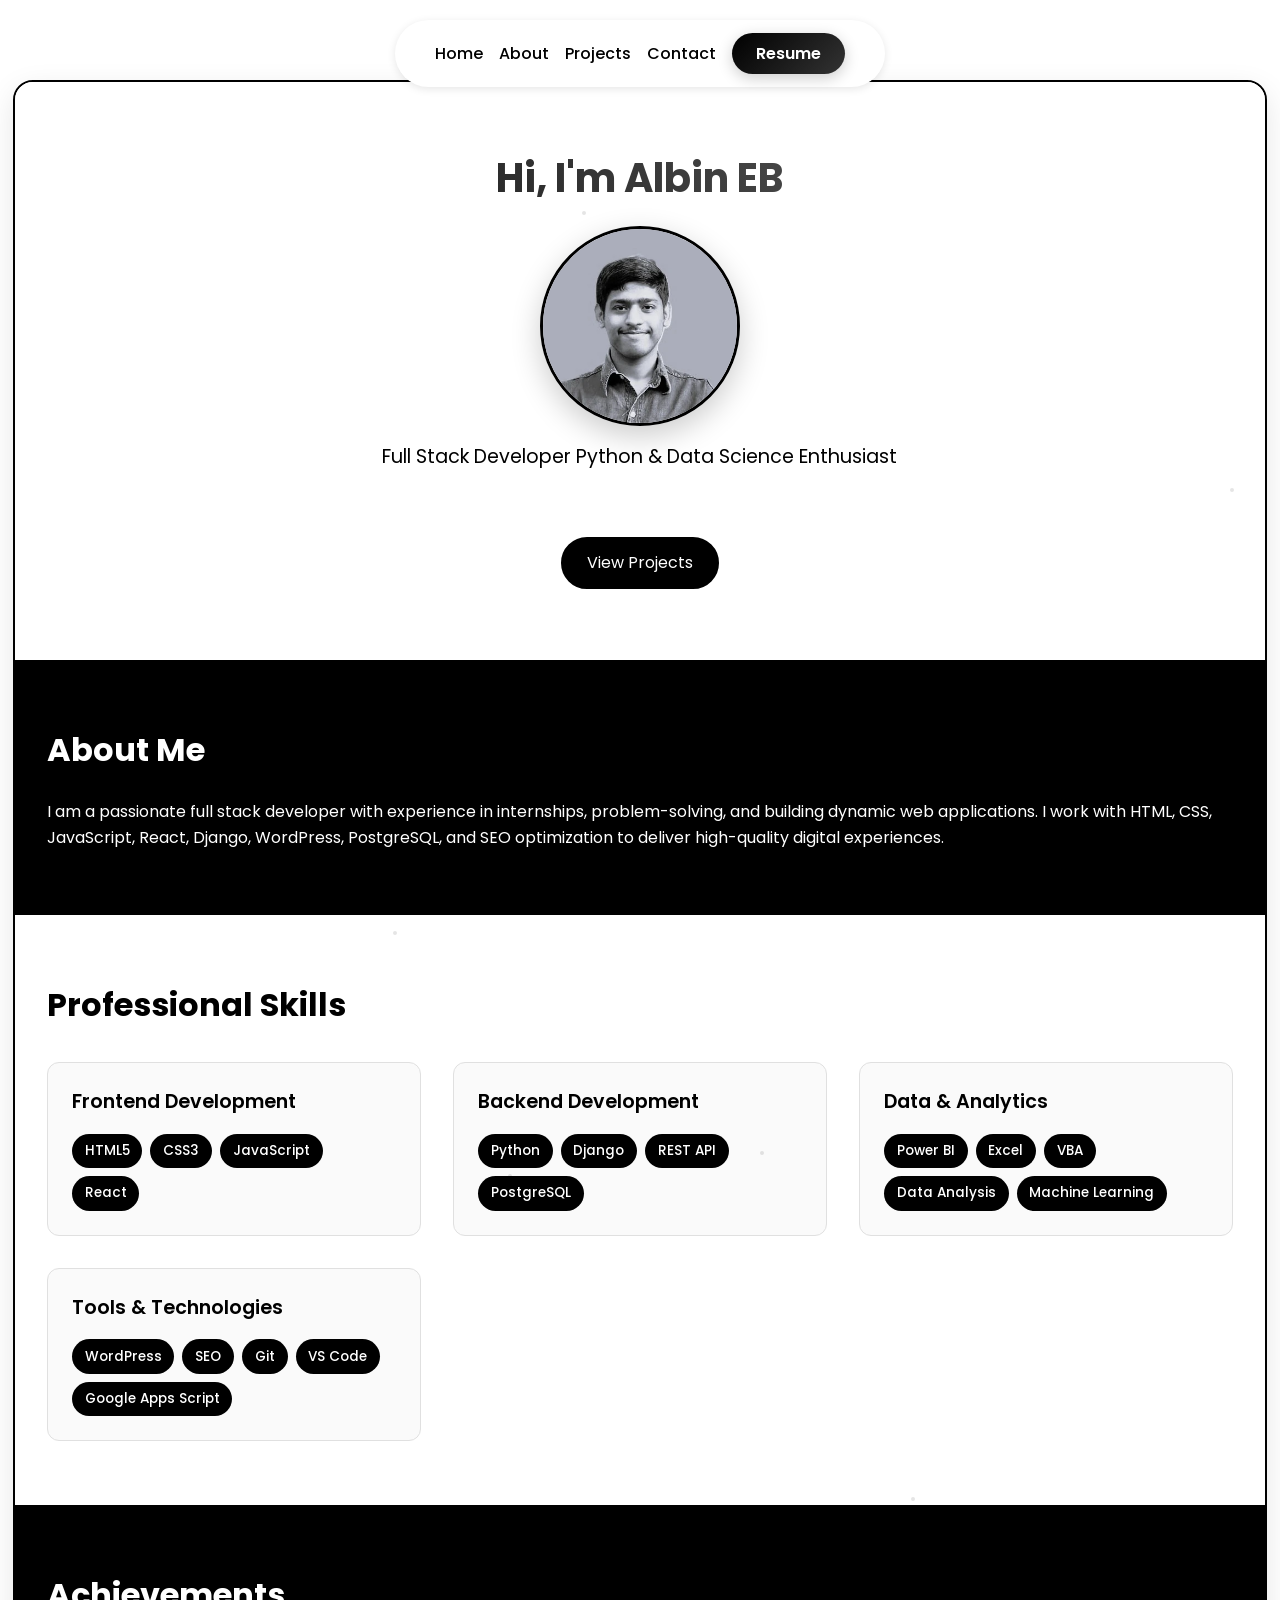
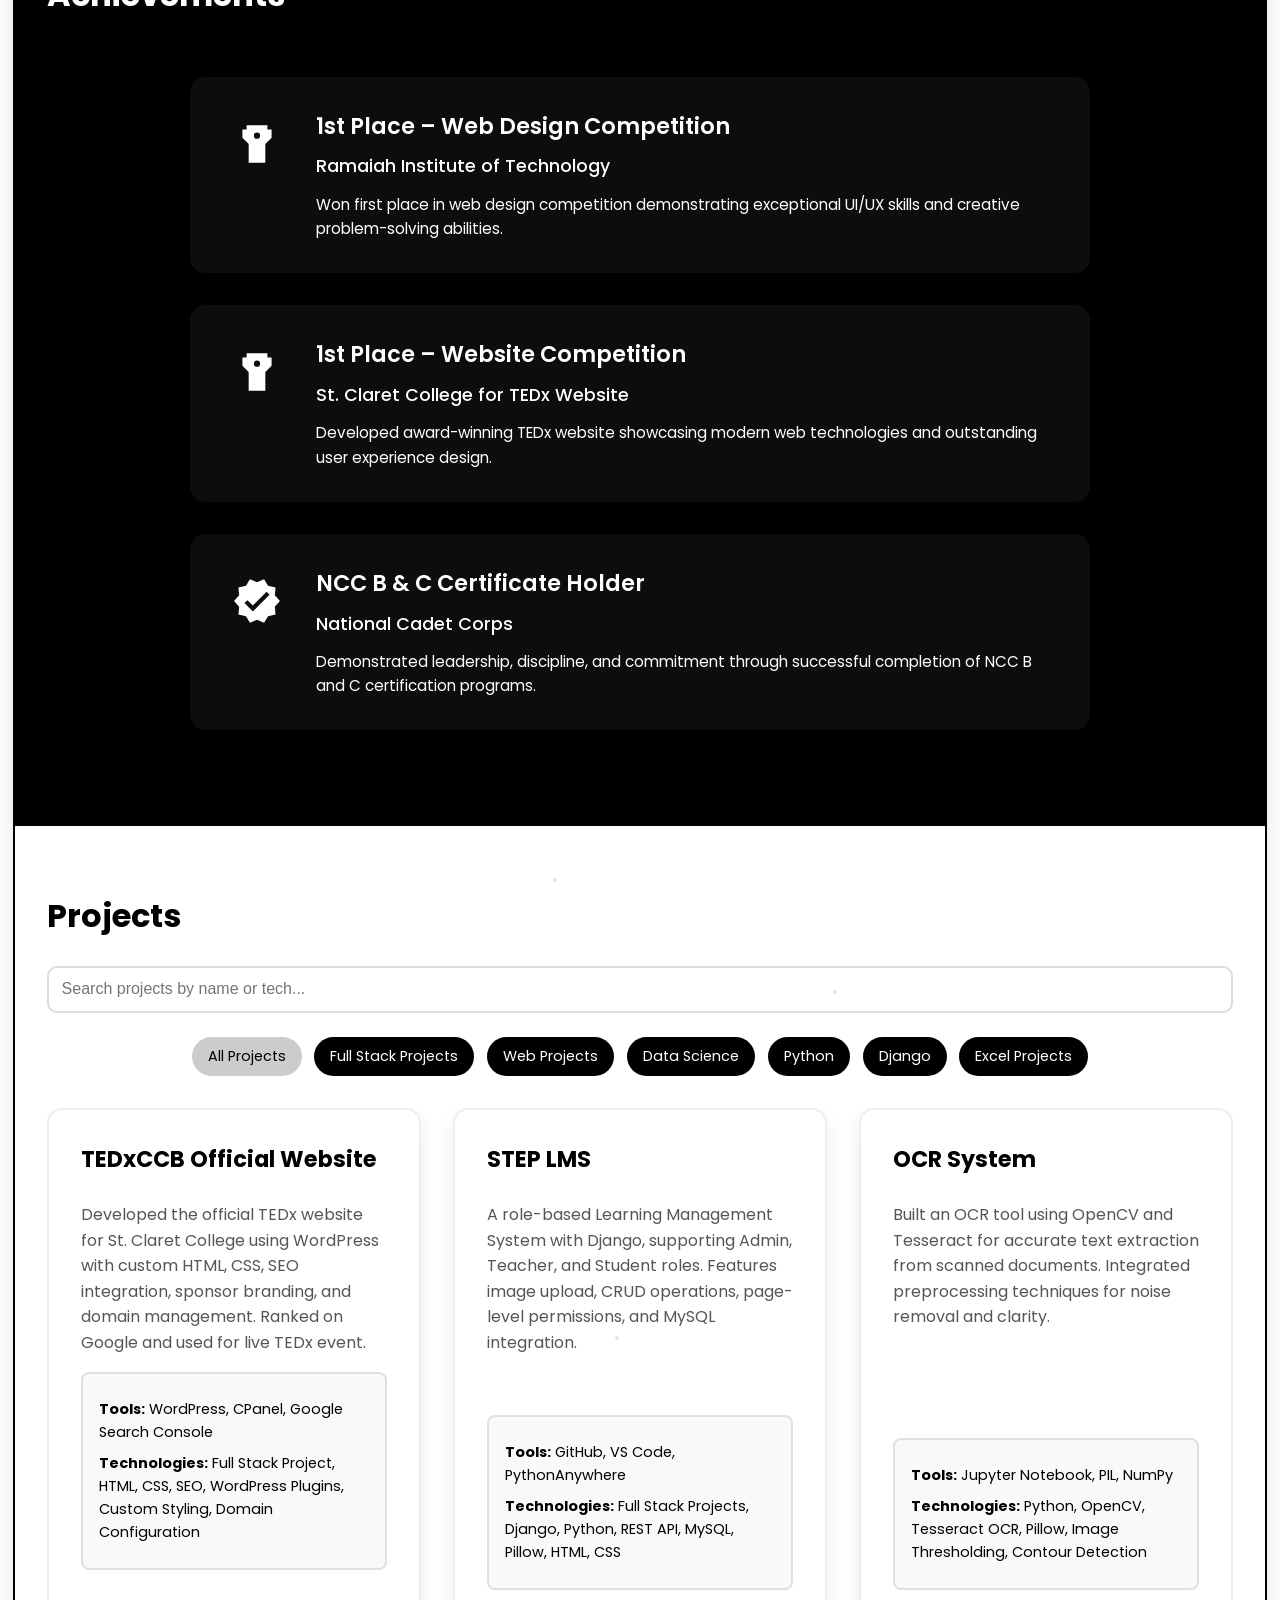
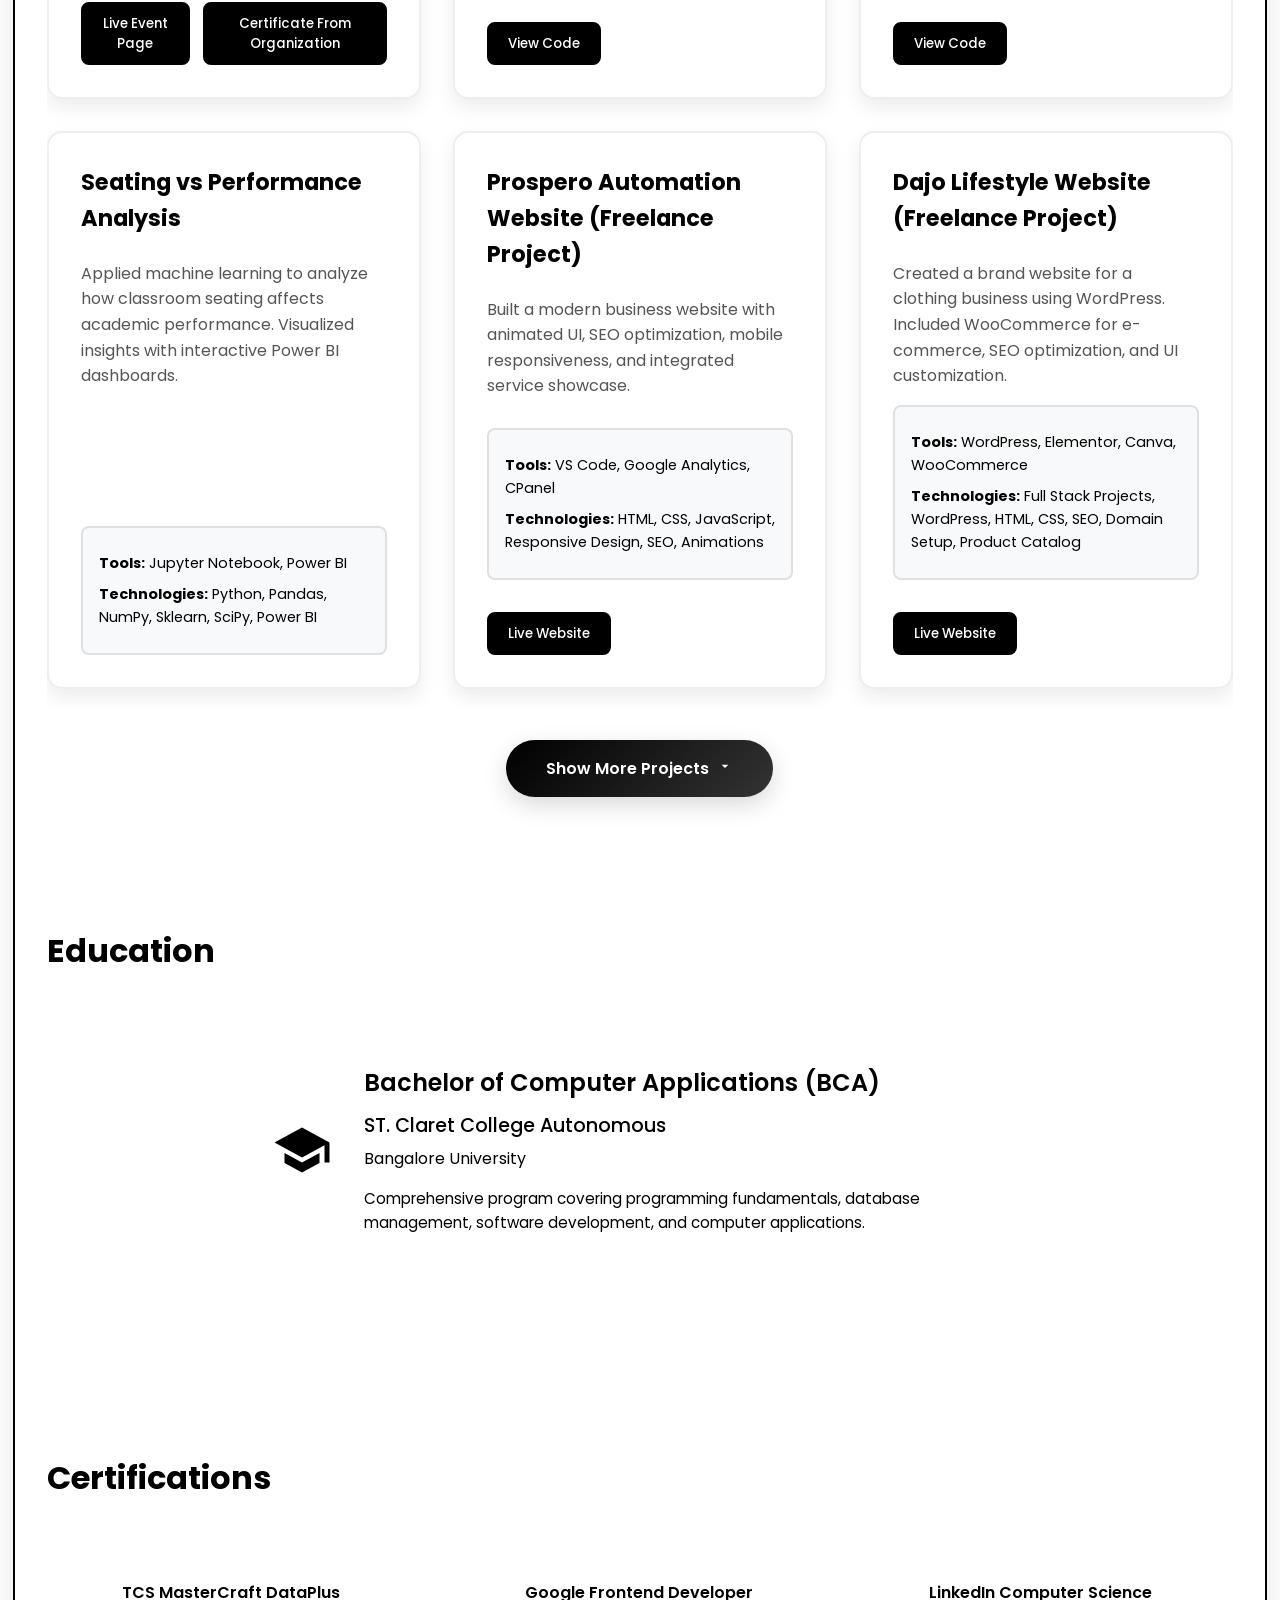
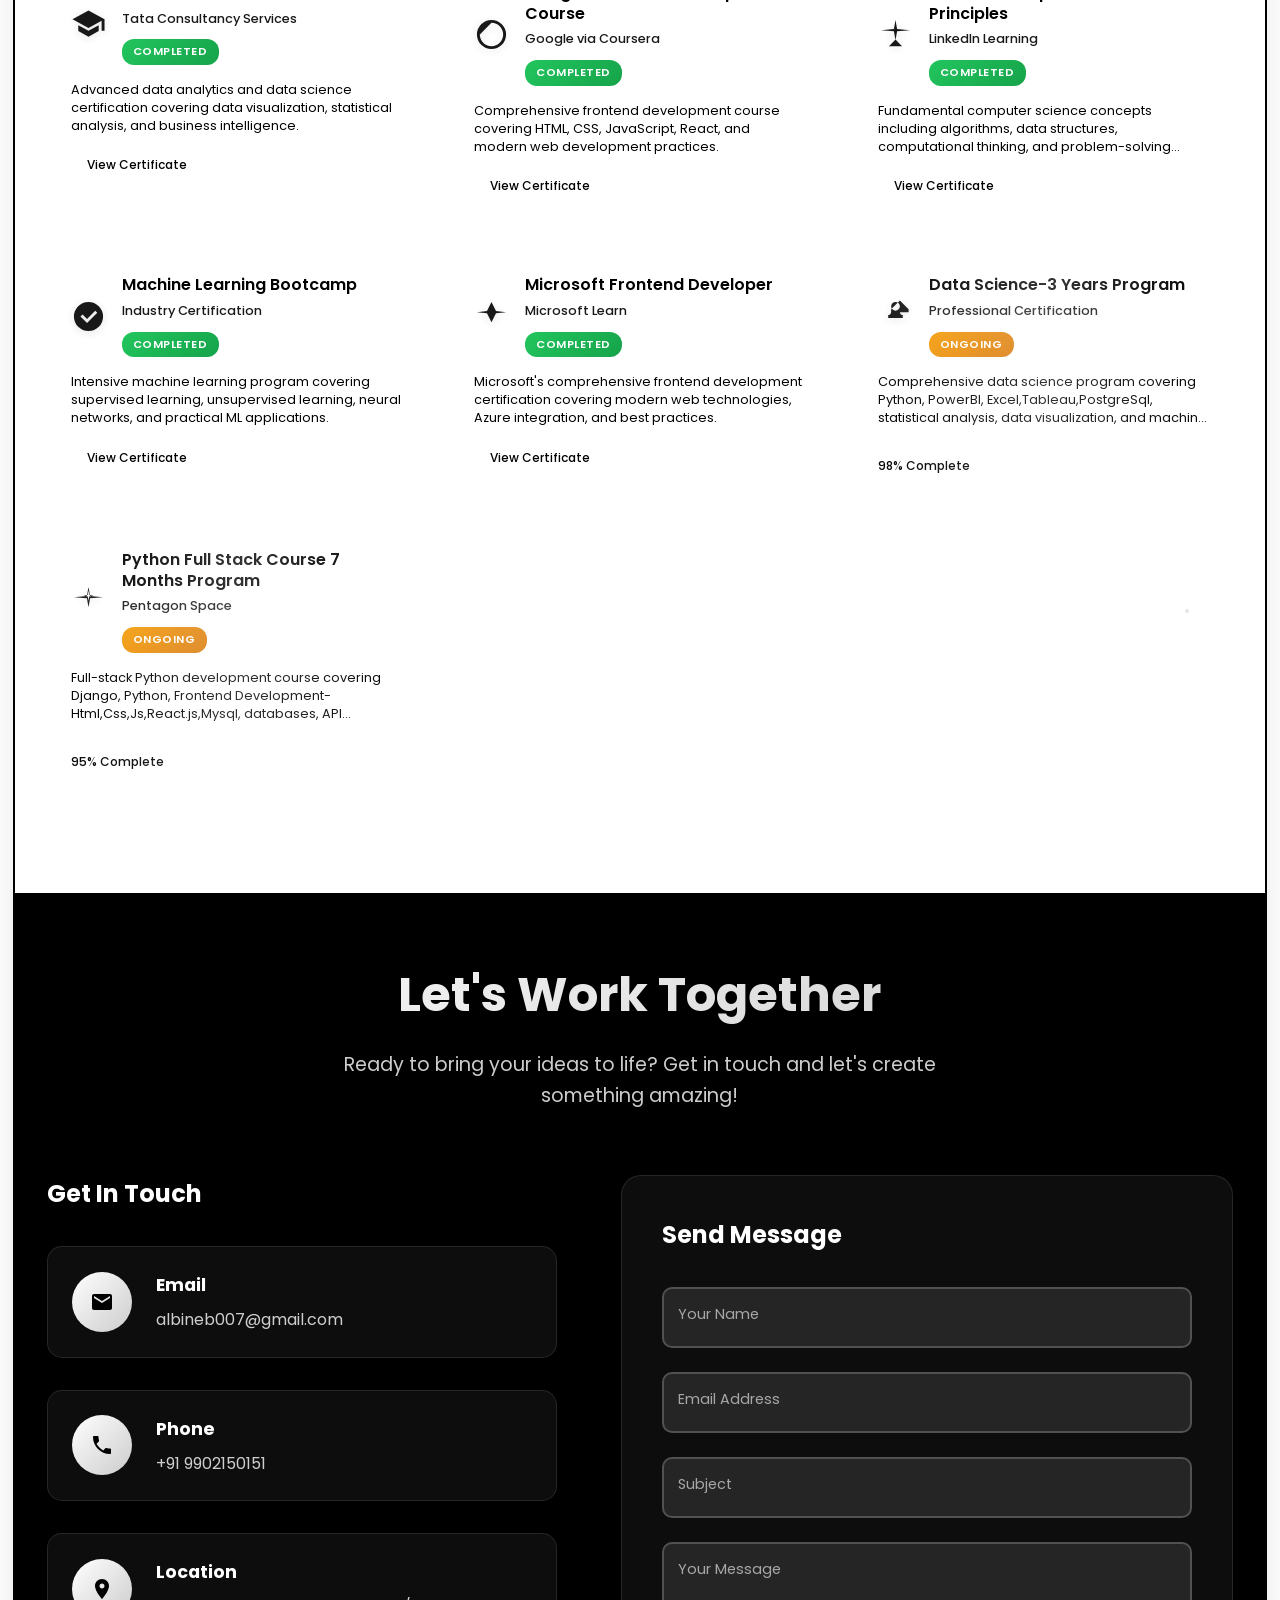
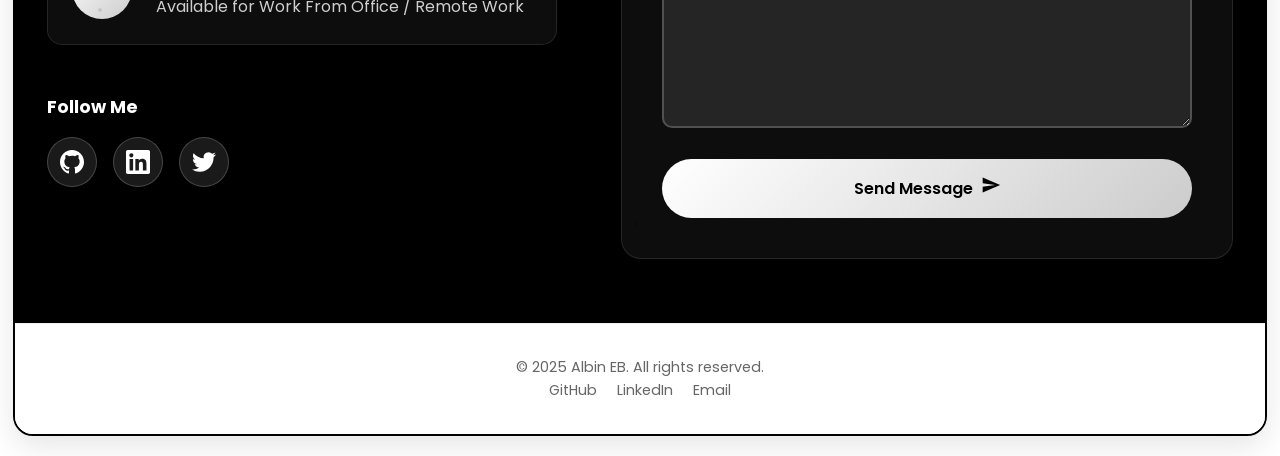
==== commit f6b571b1: "Update doc.html" ====
--- a/doc.html
+++ b/doc.html
@@ -2179,18 +2179,18 @@
               <path d="M12,2C13.65,2 15,3.35 15,5C15,6.65 13.65,8 12,8C10.35,8 9,6.65 9,5C9,3.35 10.35,2 12,2M21,9V7L15,1L9,7V9C9,10 8,11 7,11V13H17V11C16,11 15,10 15,9H21Z"/>
             </svg>
             <div class="certification-info">
-              <h3>Data Science Bootcamp</h3>
+              <h3>Data Science-3 Years Program</h3>
               <p class="certification-issuer">Professional Certification</p>
               <span class="certification-status ongoing">Ongoing</span>
             </div>
           </div>
           <div class="certification-description">
-            <p>Comprehensive data science program covering Python, R, statistical analysis, data visualization, and machine learning techniques.</p>
+            <p>Comprehensive data science program covering Python, PowerBI, Excel,Tableau,PostgreSql, statistical analysis, data visualization, and machine learning techniques.</p>
             <div class="certification-progress">
               <div class="progress-bar">
                 <div class="progress-fill" style="width: 75%"></div>
               </div>
-              <span class="progress-text">75% Complete</span>
+              <span class="progress-text">98% Complete</span>
             </div>
           </div>
         </div>
@@ -2201,18 +2201,18 @@
               <path d="M12,2L13.09,8.26L22,9L13.09,9.74L12,16L10.91,9.74L2,9L10.91,8.26L12,2M12,4.5L11.5,7.5L8.5,8L11.5,8.5L12,11.5L12.5,8.5L15.5,8L12.5,7.5L12,4.5Z"/>
             </svg>
             <div class="certification-info">
-              <h3>Python Full Stack Course</h3>
-              <p class="certification-issuer">Advanced Programming Institute</p>
+              <h3>Python Full Stack Course 7 Months Program</h3>
+              <p class="certification-issuer">Pentagon Space</p>
               <span class="certification-status ongoing">Ongoing</span>
             </div>
           </div>
           <div class="certification-description">
-            <p>Full-stack Python development course covering Django, Flask, databases, API development, and modern web application deployment.</p>
+            <p>Full-stack Python development course covering Django, Python, Frontend Development-Html,Css,Js,React.js,Mysql, databases, API development, and modern web application deployment.</p>
             <div class="certification-progress">
               <div class="progress-bar">
                 <div class="progress-fill" style="width: 60%"></div>
               </div>
-              <span class="progress-text">60% Complete</span>
+              <span class="progress-text">95% Complete</span>
             </div>
           </div>
         </div>
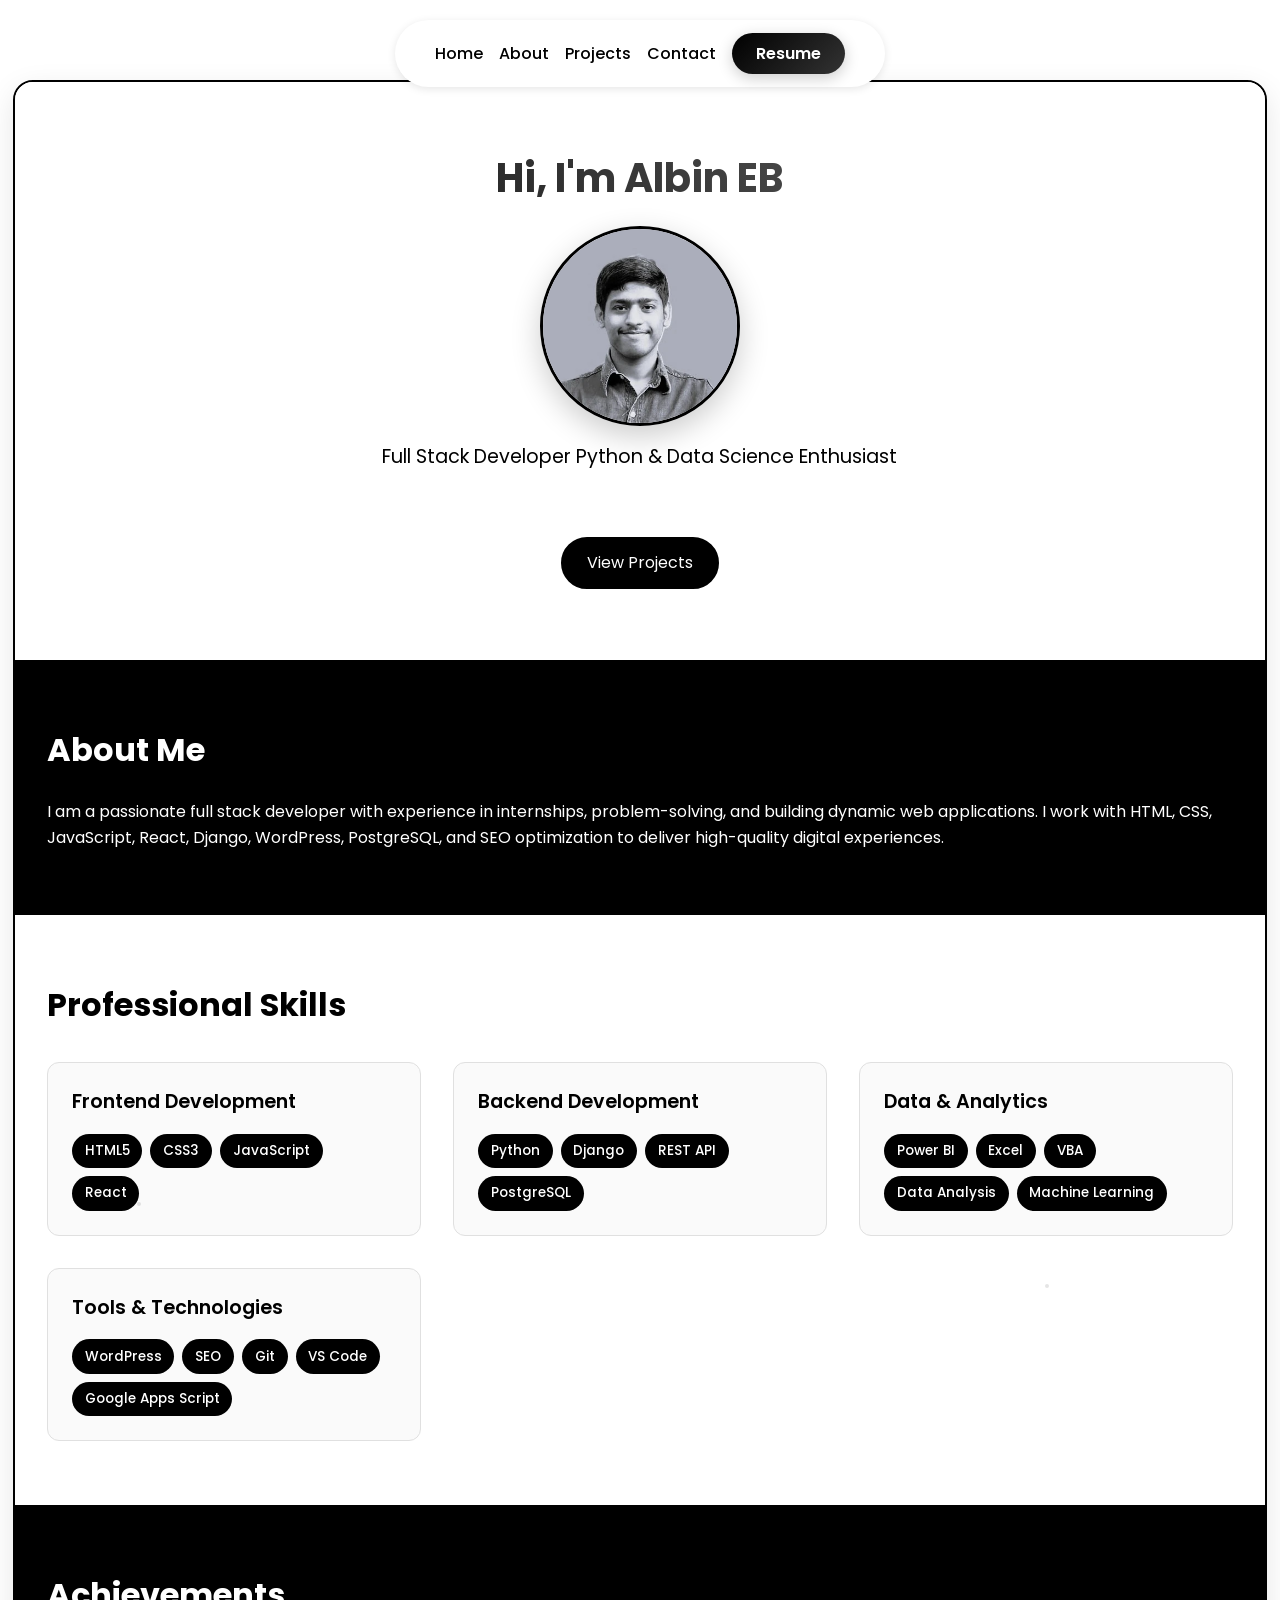
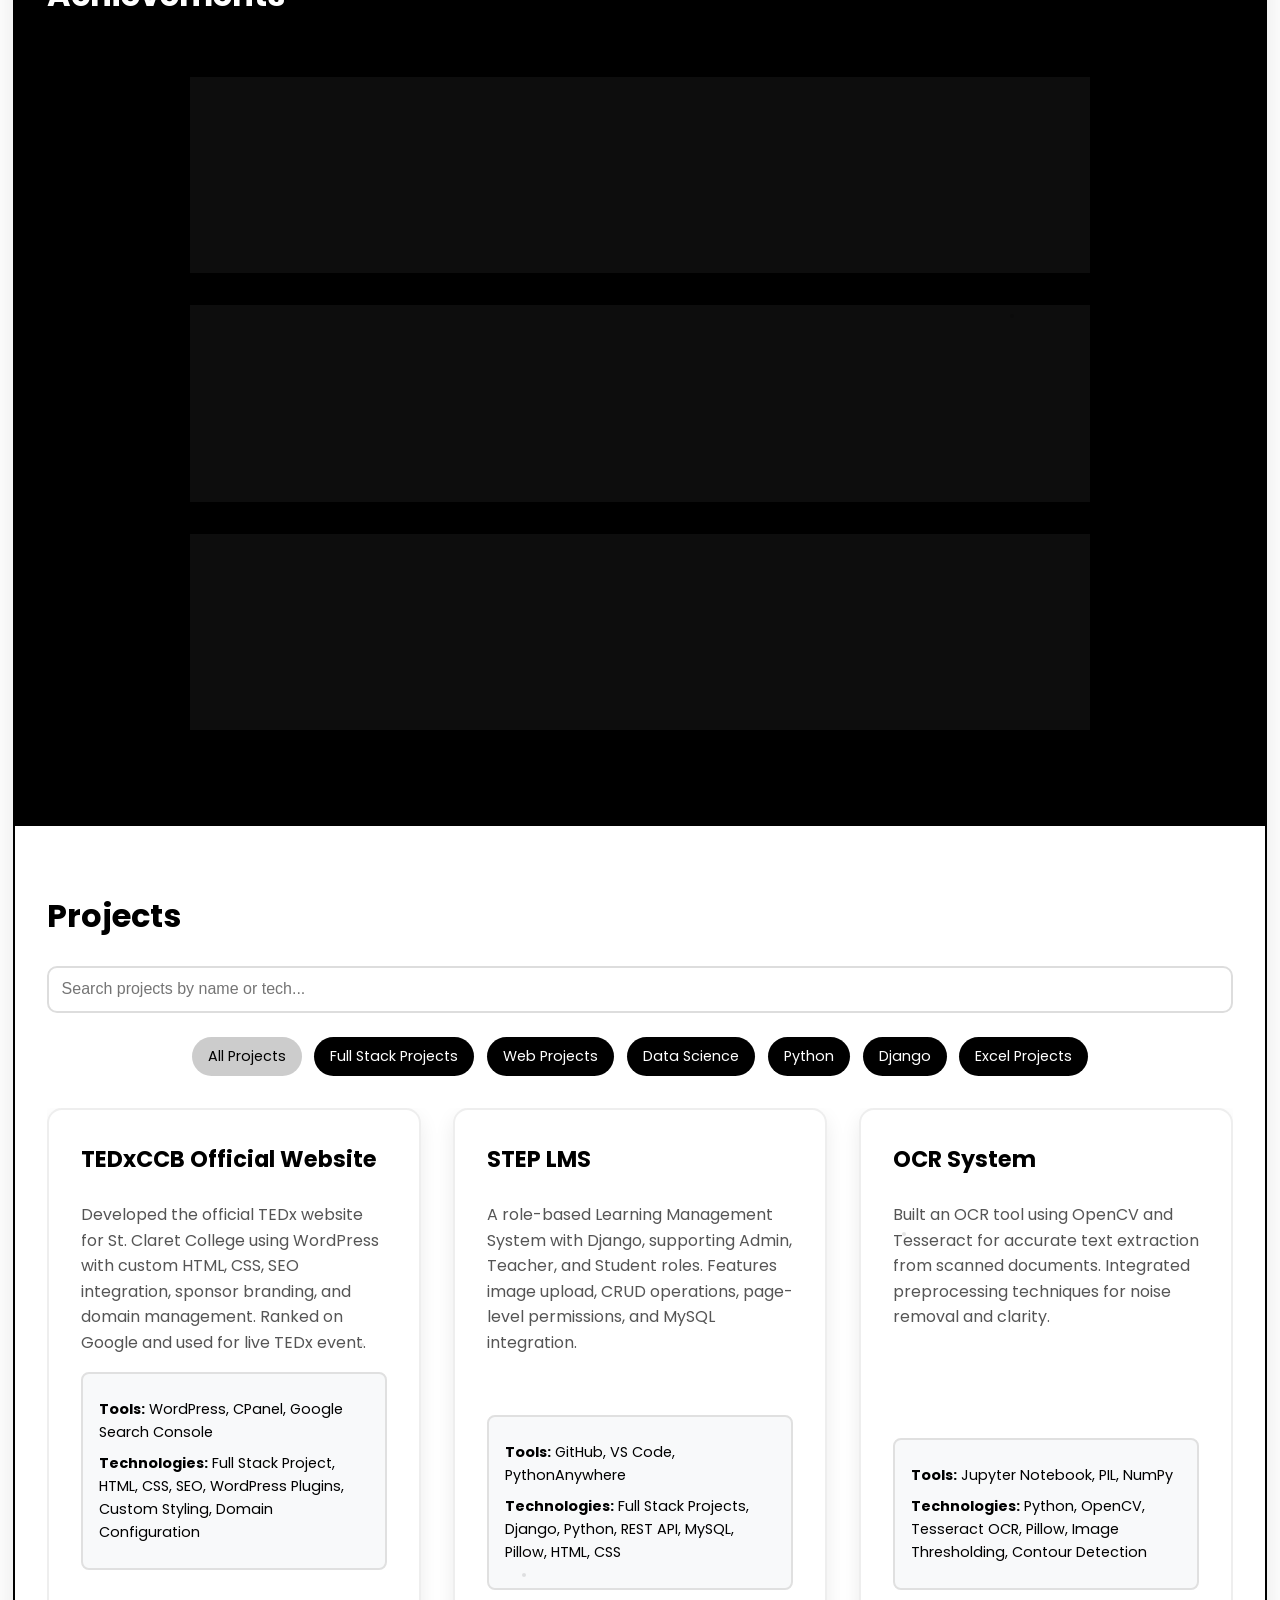
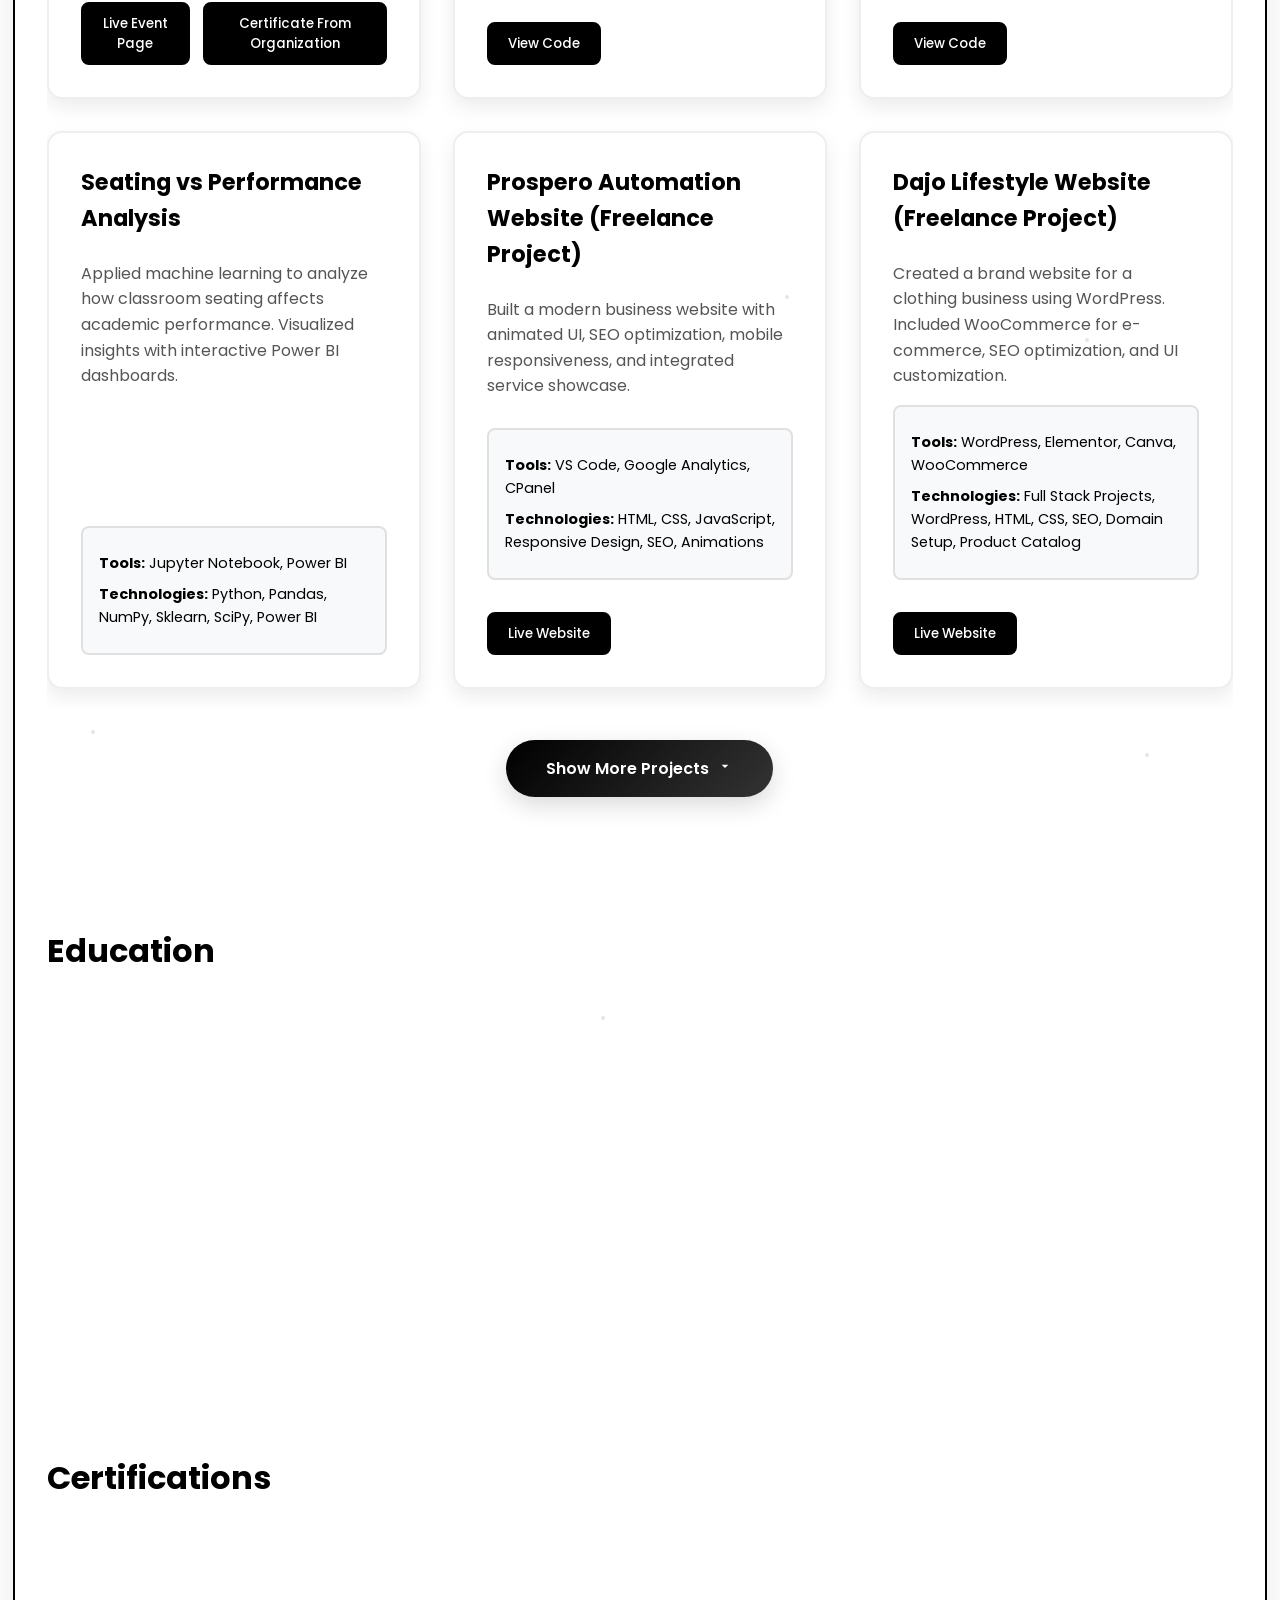
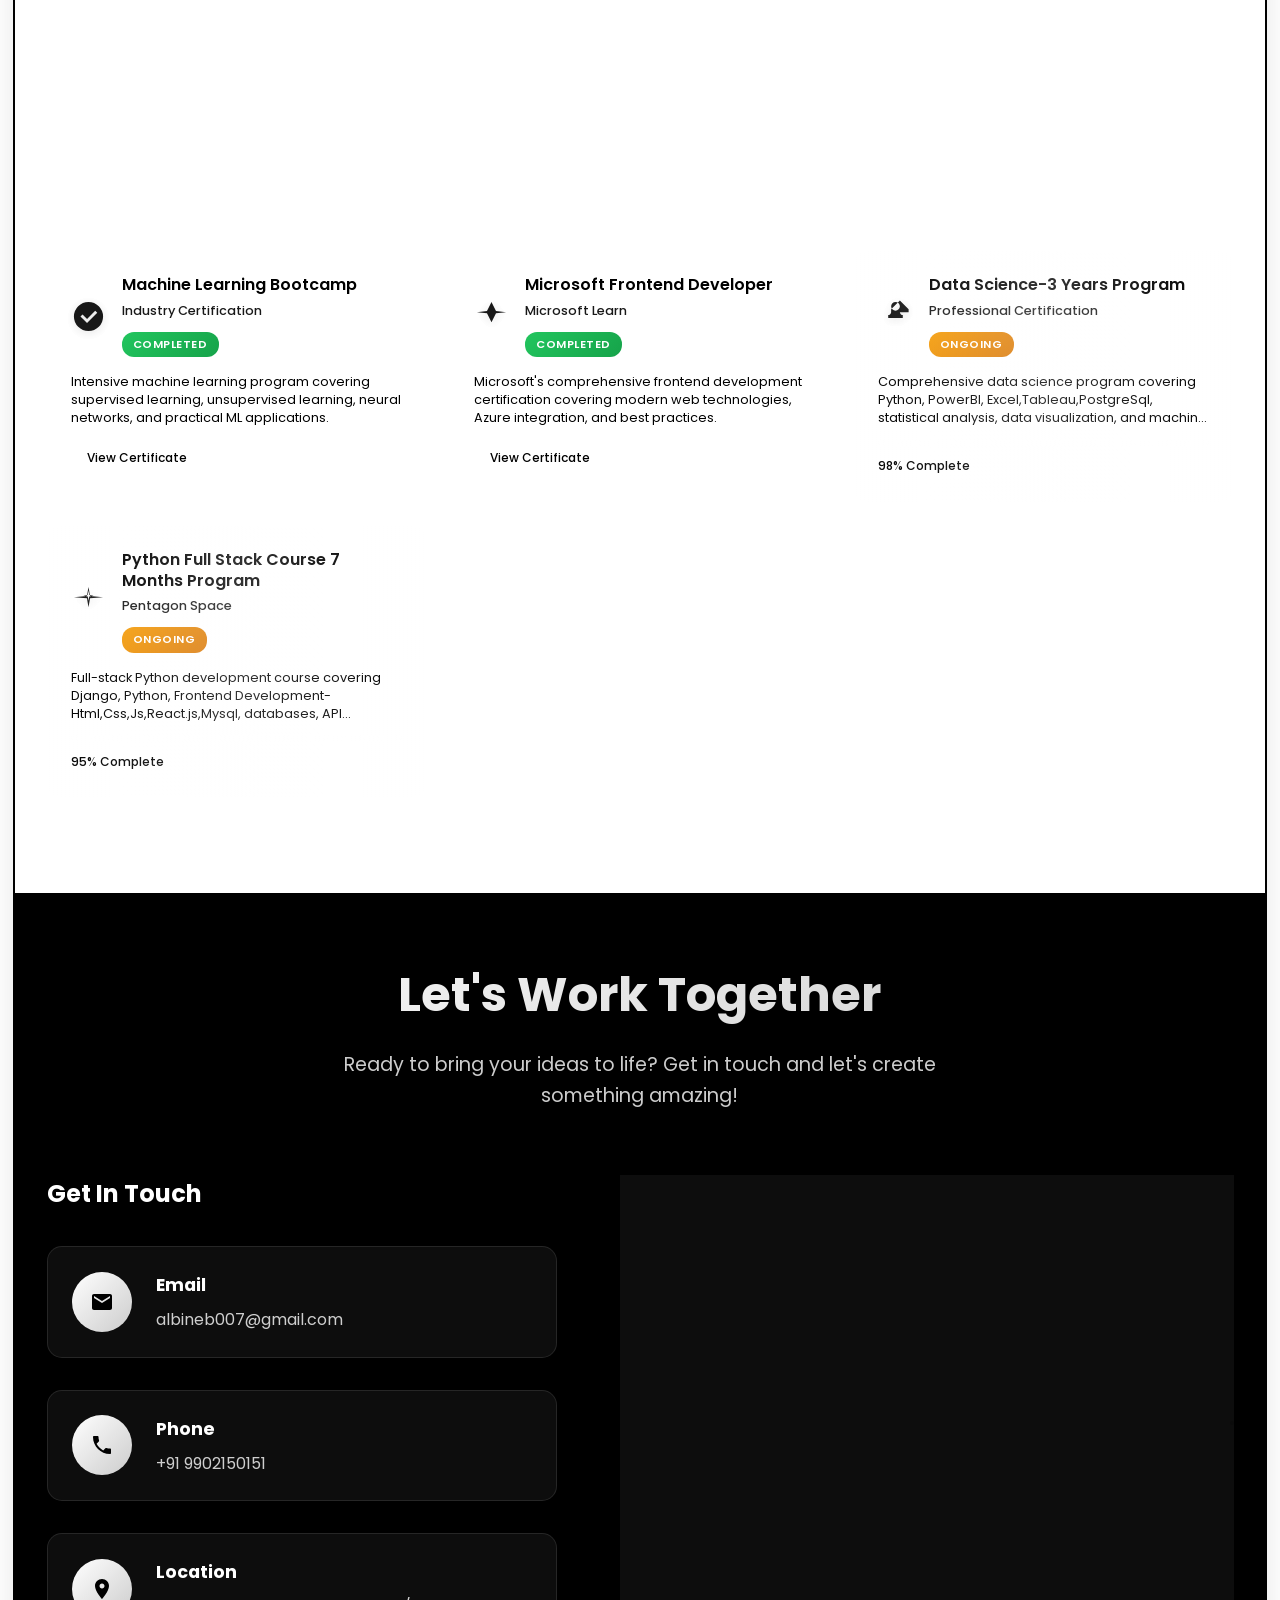
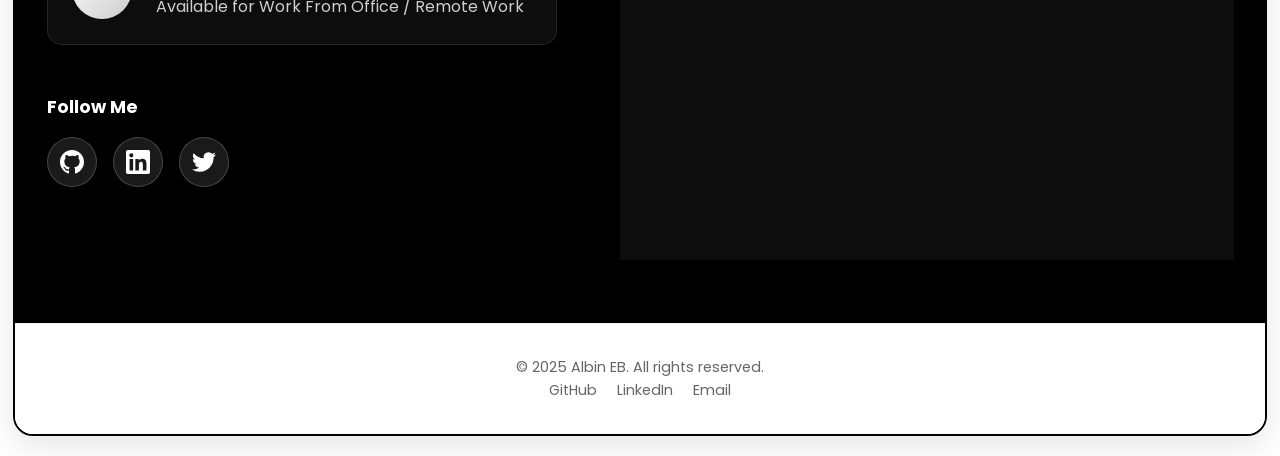
==== commit 7db00866: "Update doc.html" ====
--- a/doc.html
+++ b/doc.html
@@ -1598,7 +1598,7 @@
     }
 
     .certification-link:hover {
-      color: white;
+      color: Black;
       transform: translateY(-2px);
       box-shadow: 0 6px 15px rgba(0, 0, 0, 0.2);
     }
@@ -1719,28 +1719,7 @@
       }
     }
 
-    /* Add subtle entrance animation */
-    .certification-item {
-      opacity: 0;
-      transform: translateY(20px);
-      animation: fadeInUp 0.6s ease forwards;
-    }
-
-    .certification-item:nth-child(1) { animation-delay: 0.1s; }
-    .certification-item:nth-child(2) { animation-delay: 0.2s; }
-    .certification-item:nth-child(3) { animation-delay: 0.3s; }
-    .certification-item:nth-child(4) { animation-delay: 0.4s; }
-    .certification-item:nth-child(5) { animation-delay: 0.5s; }
-    .certification-item:nth-child(6) { animation-delay: 0.6s; }
-    .certification-item:nth-child(7) { animation-delay: 0.7s; }
-
-    @keyframes fadeInUp {
-      to {
-        opacity: 1;
-        transform: translateY(0);
-      }
-    }
-
+ 
   </style>
 </head>
 
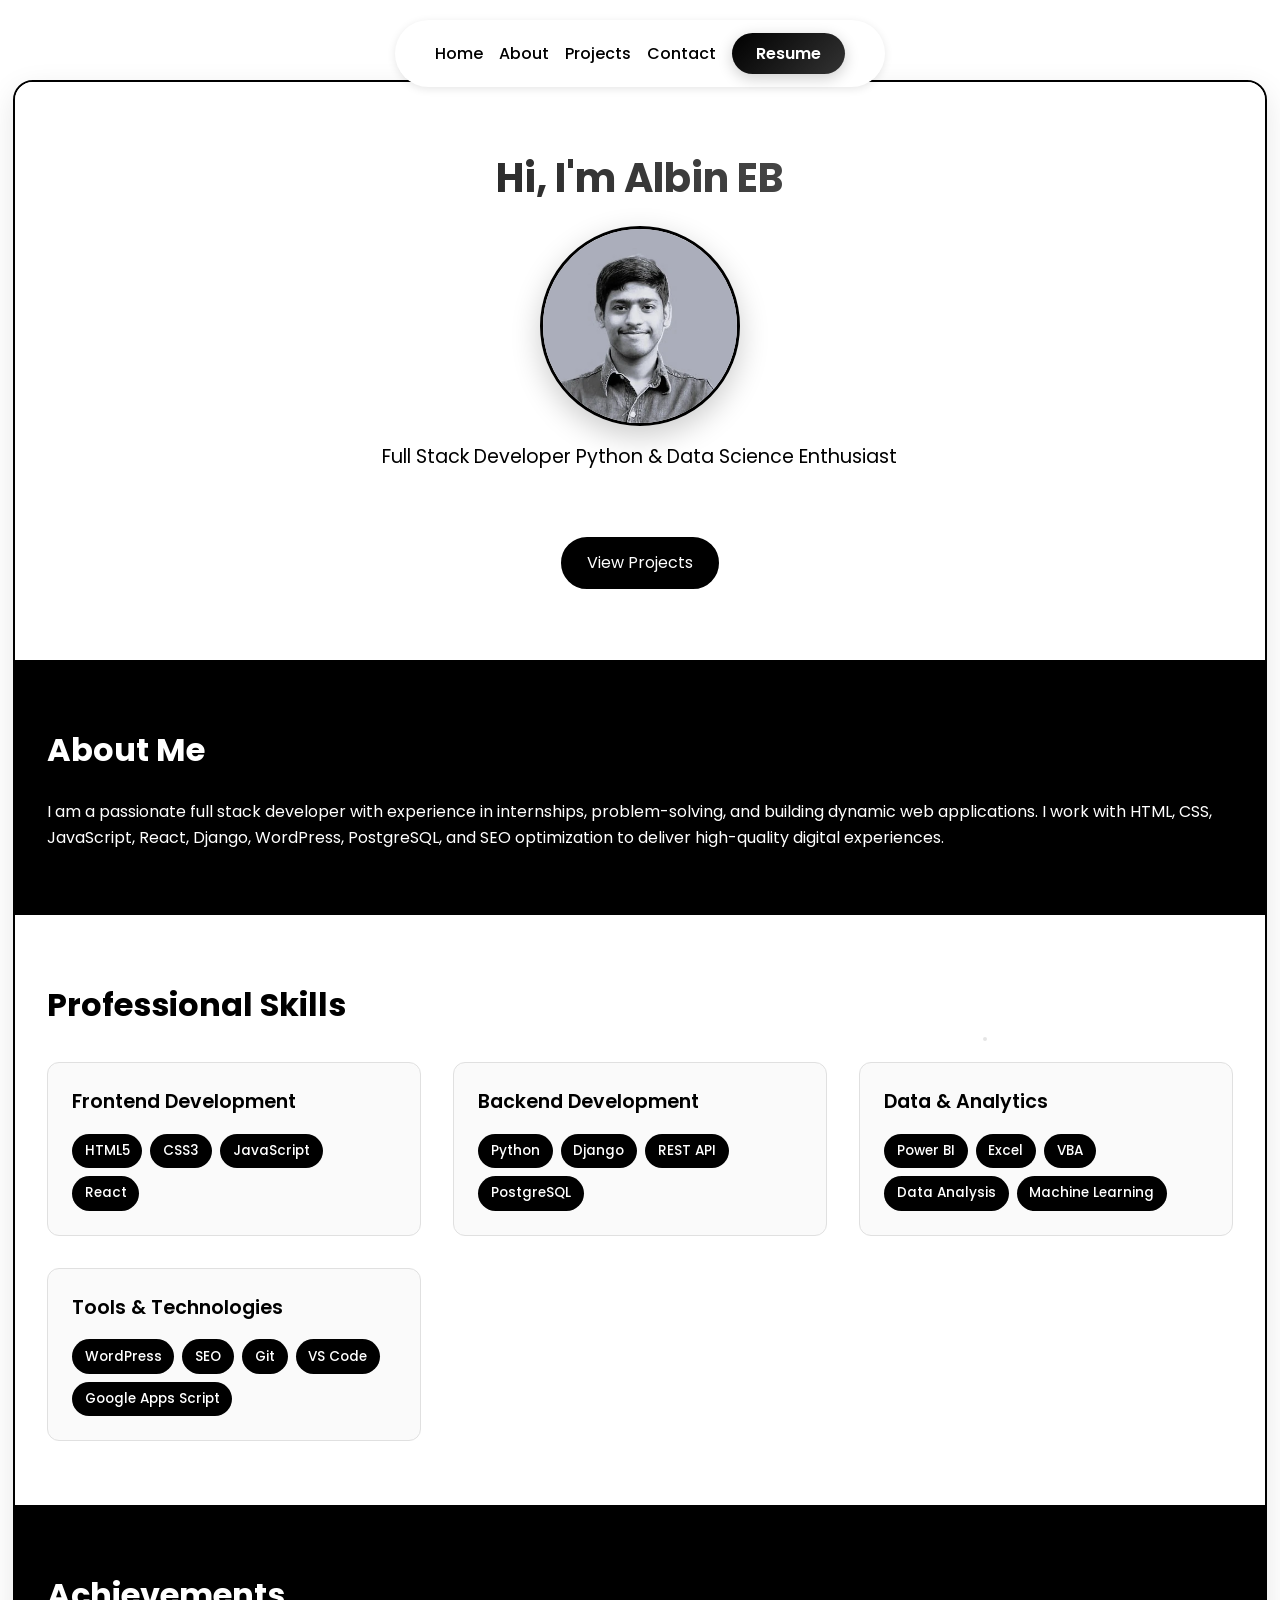
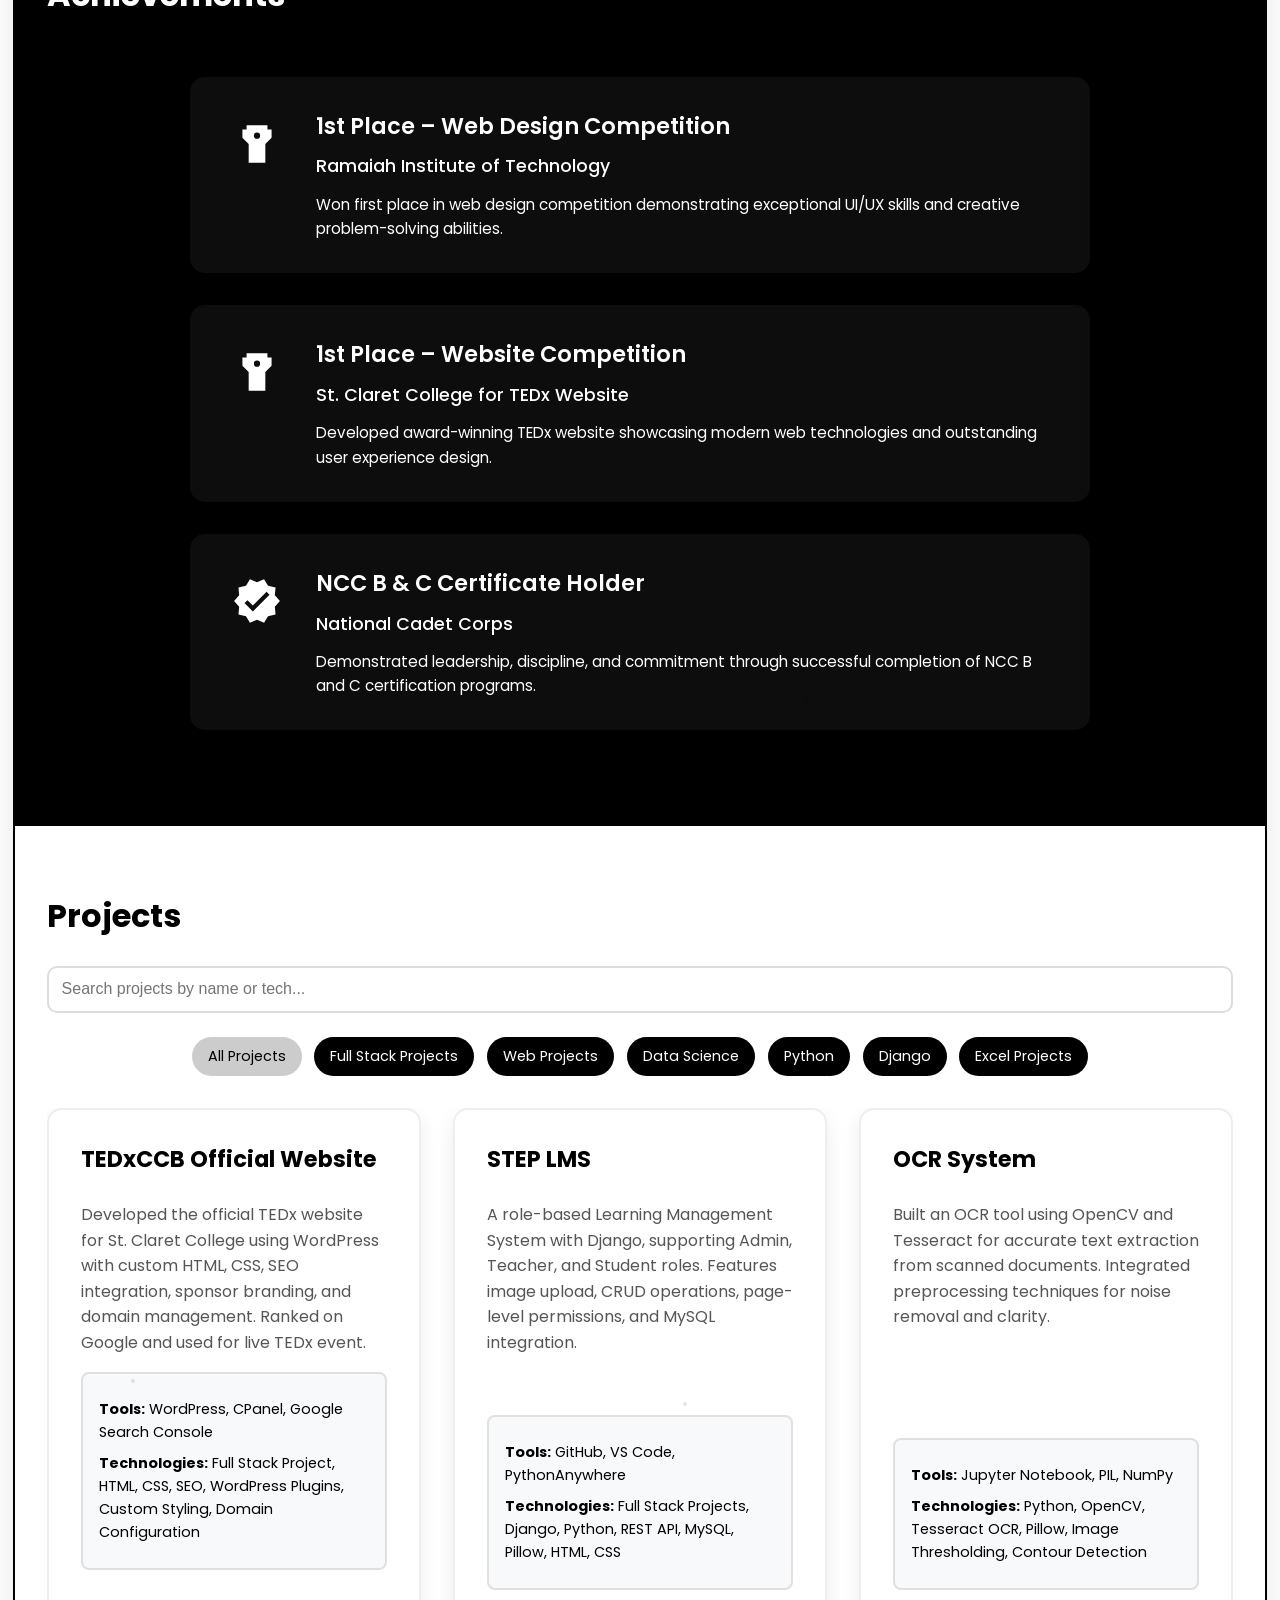
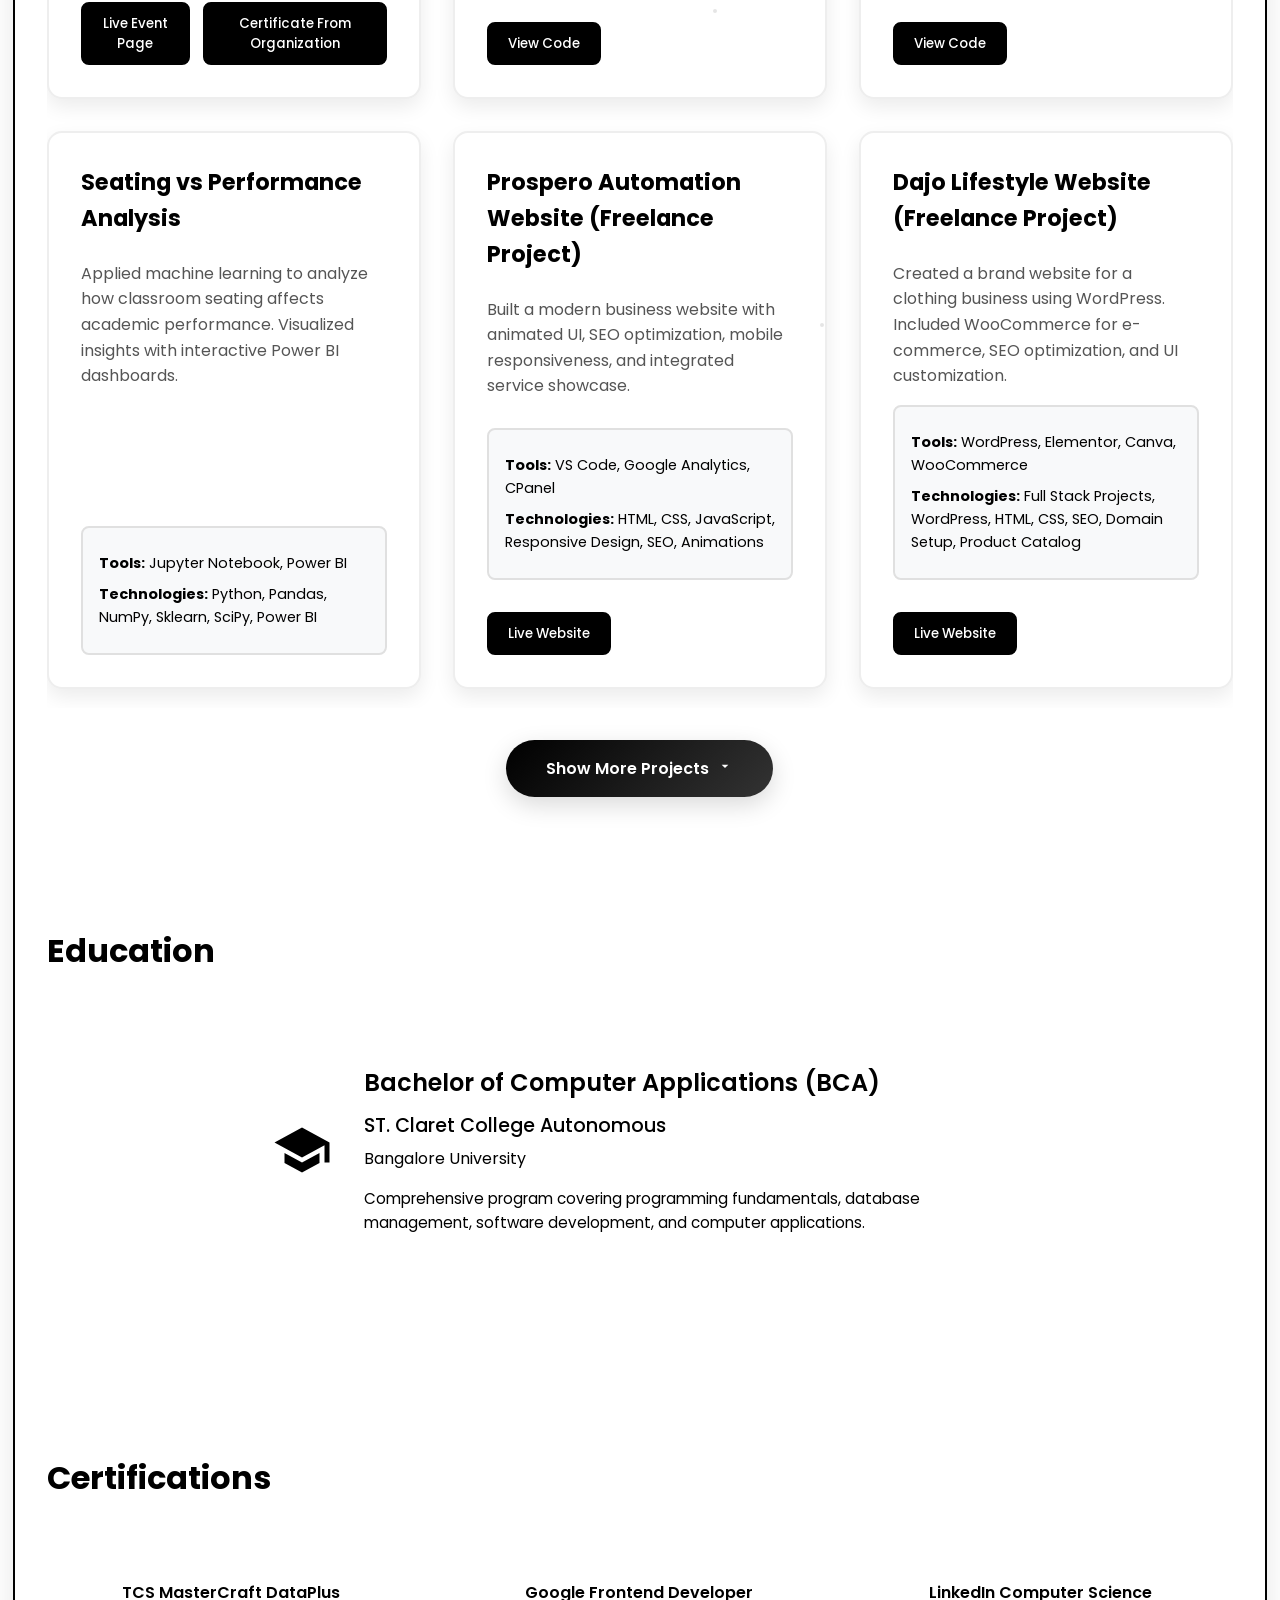
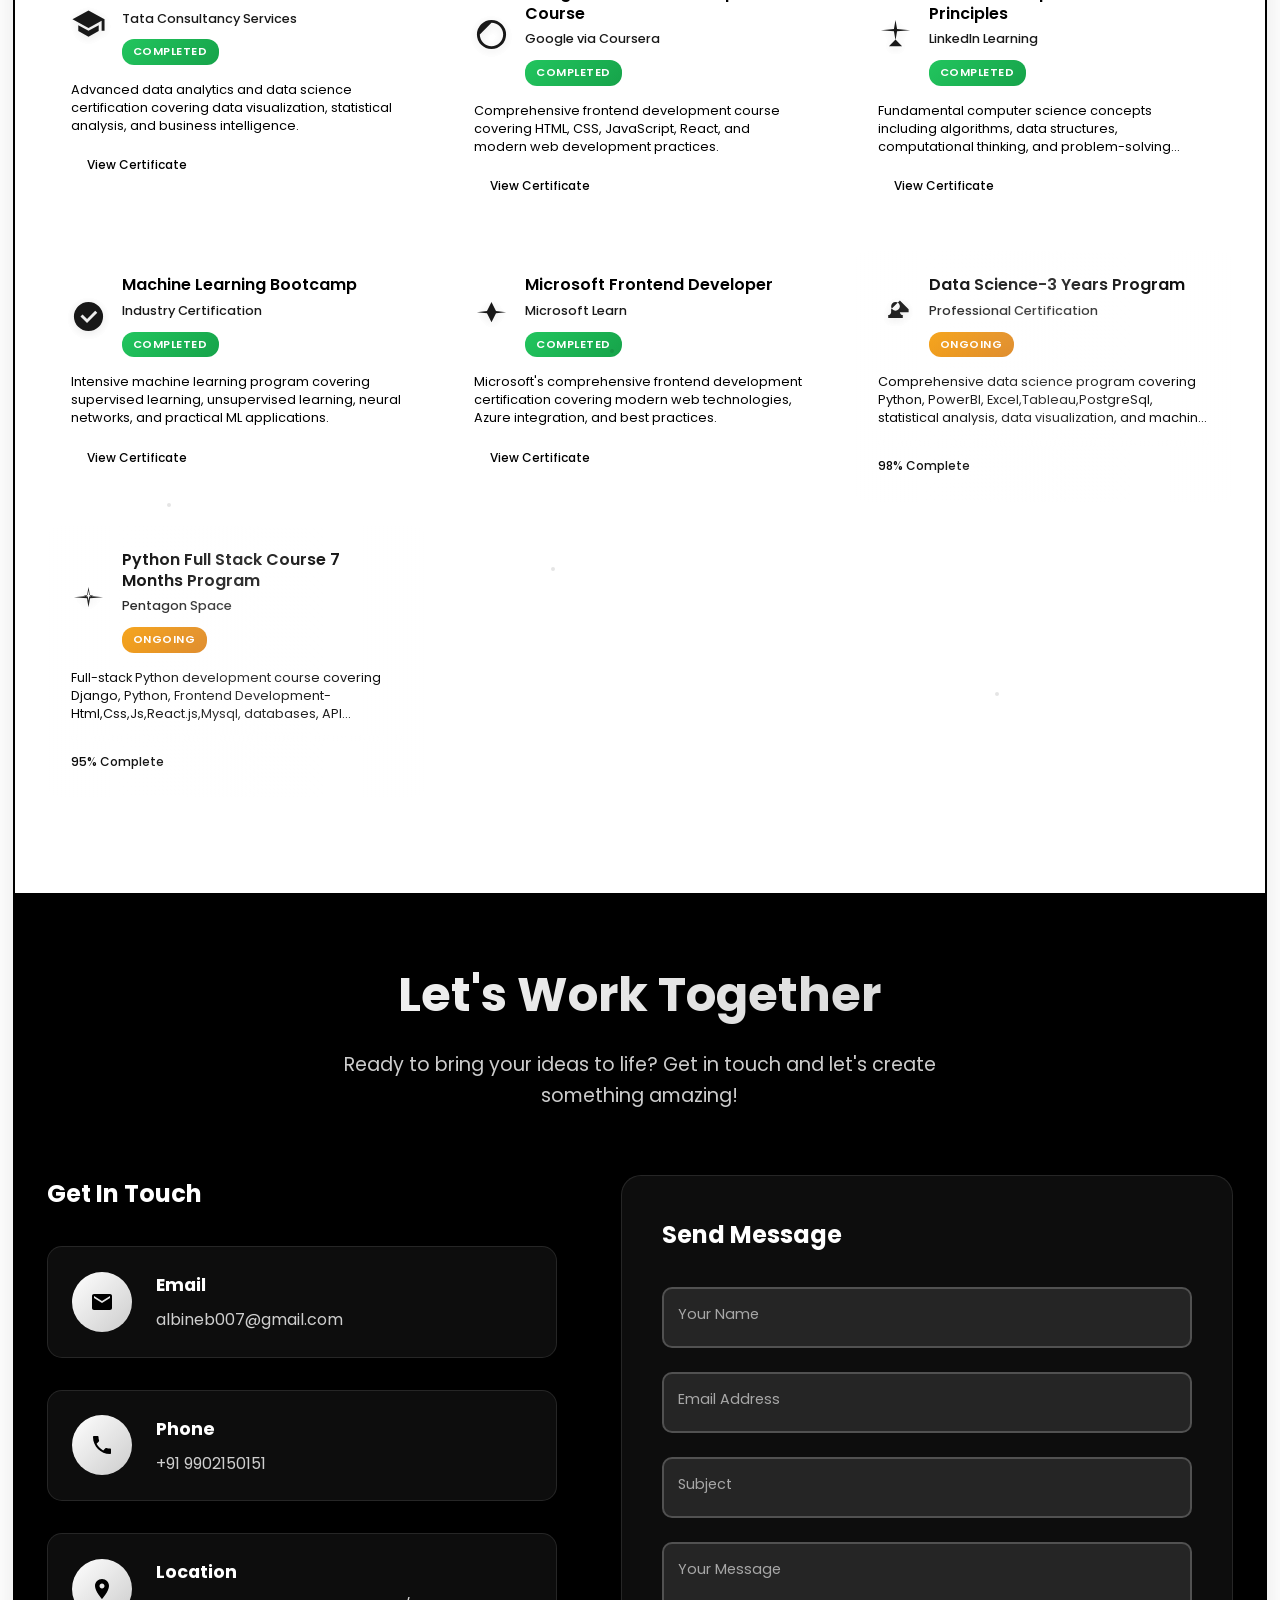
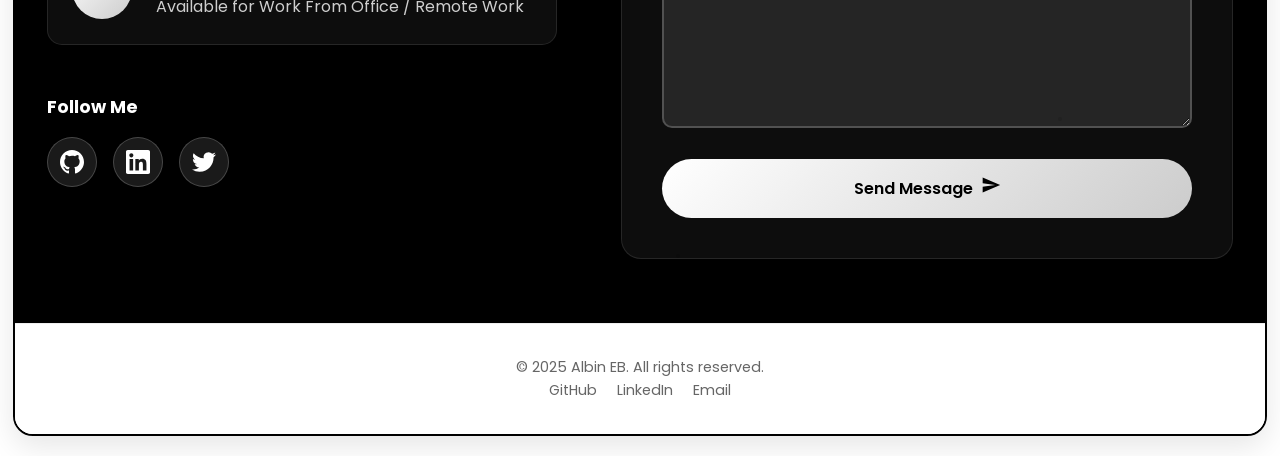
==== commit 9e968eaa: "Update doc.html" ====
--- a/doc.html
+++ b/doc.html
@@ -1598,7 +1598,8 @@
     }
 
     .certification-link:hover {
-      color: Black;
+      color: #f5b342;
+      text: black;
       transform: translateY(-2px);
       box-shadow: 0 6px 15px rgba(0, 0, 0, 0.2);
     }
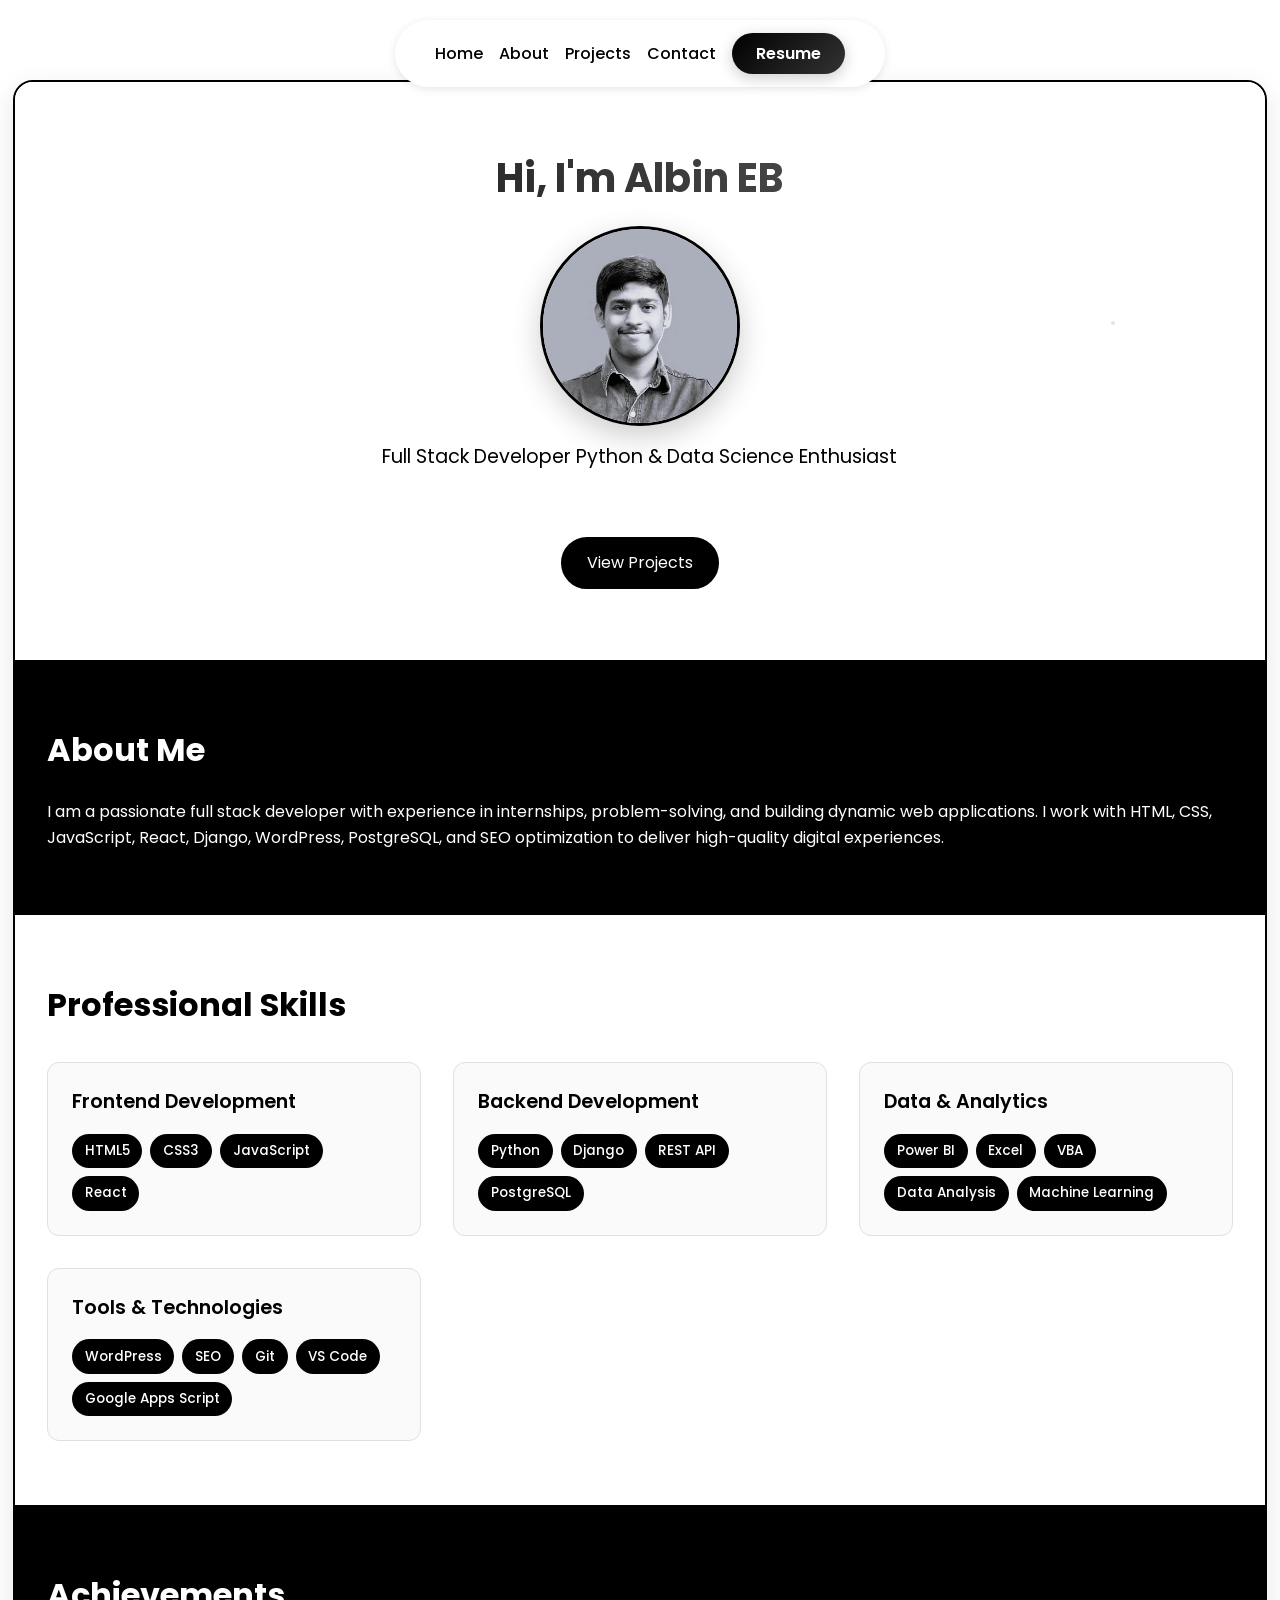
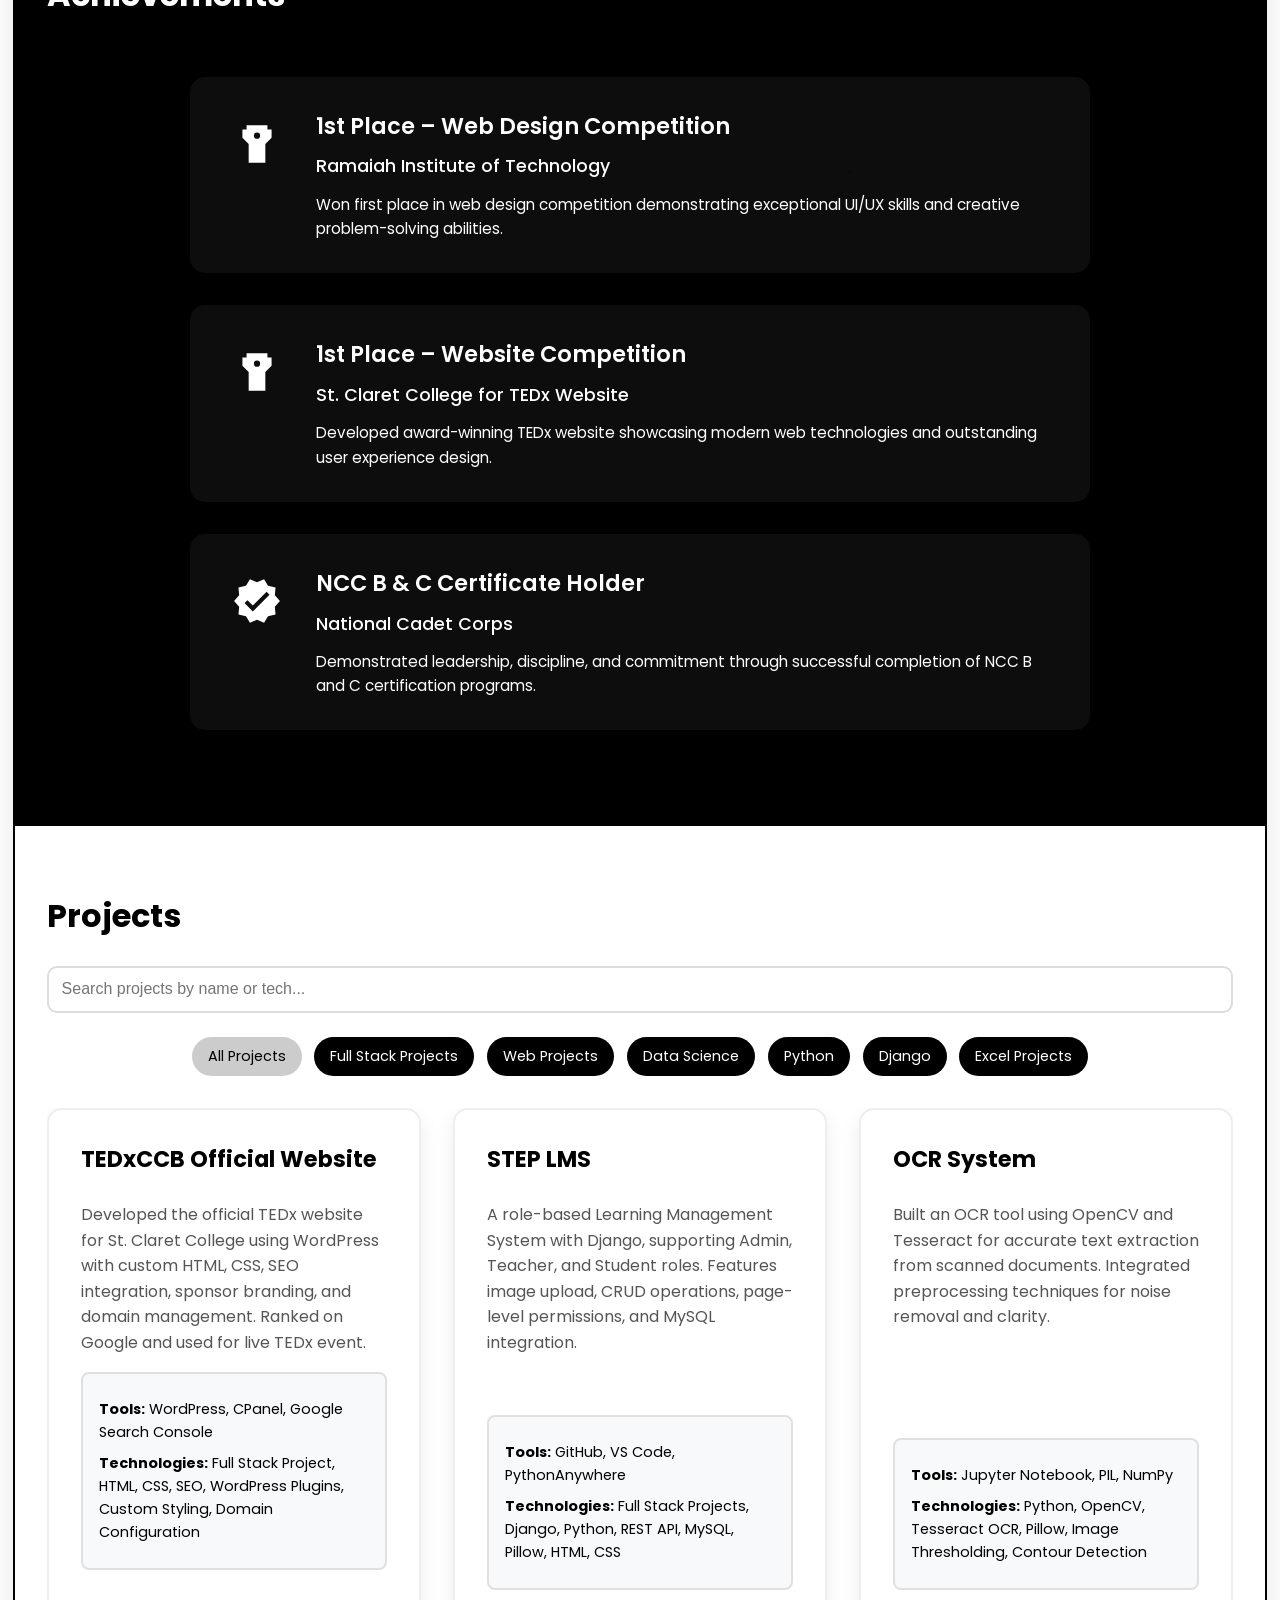
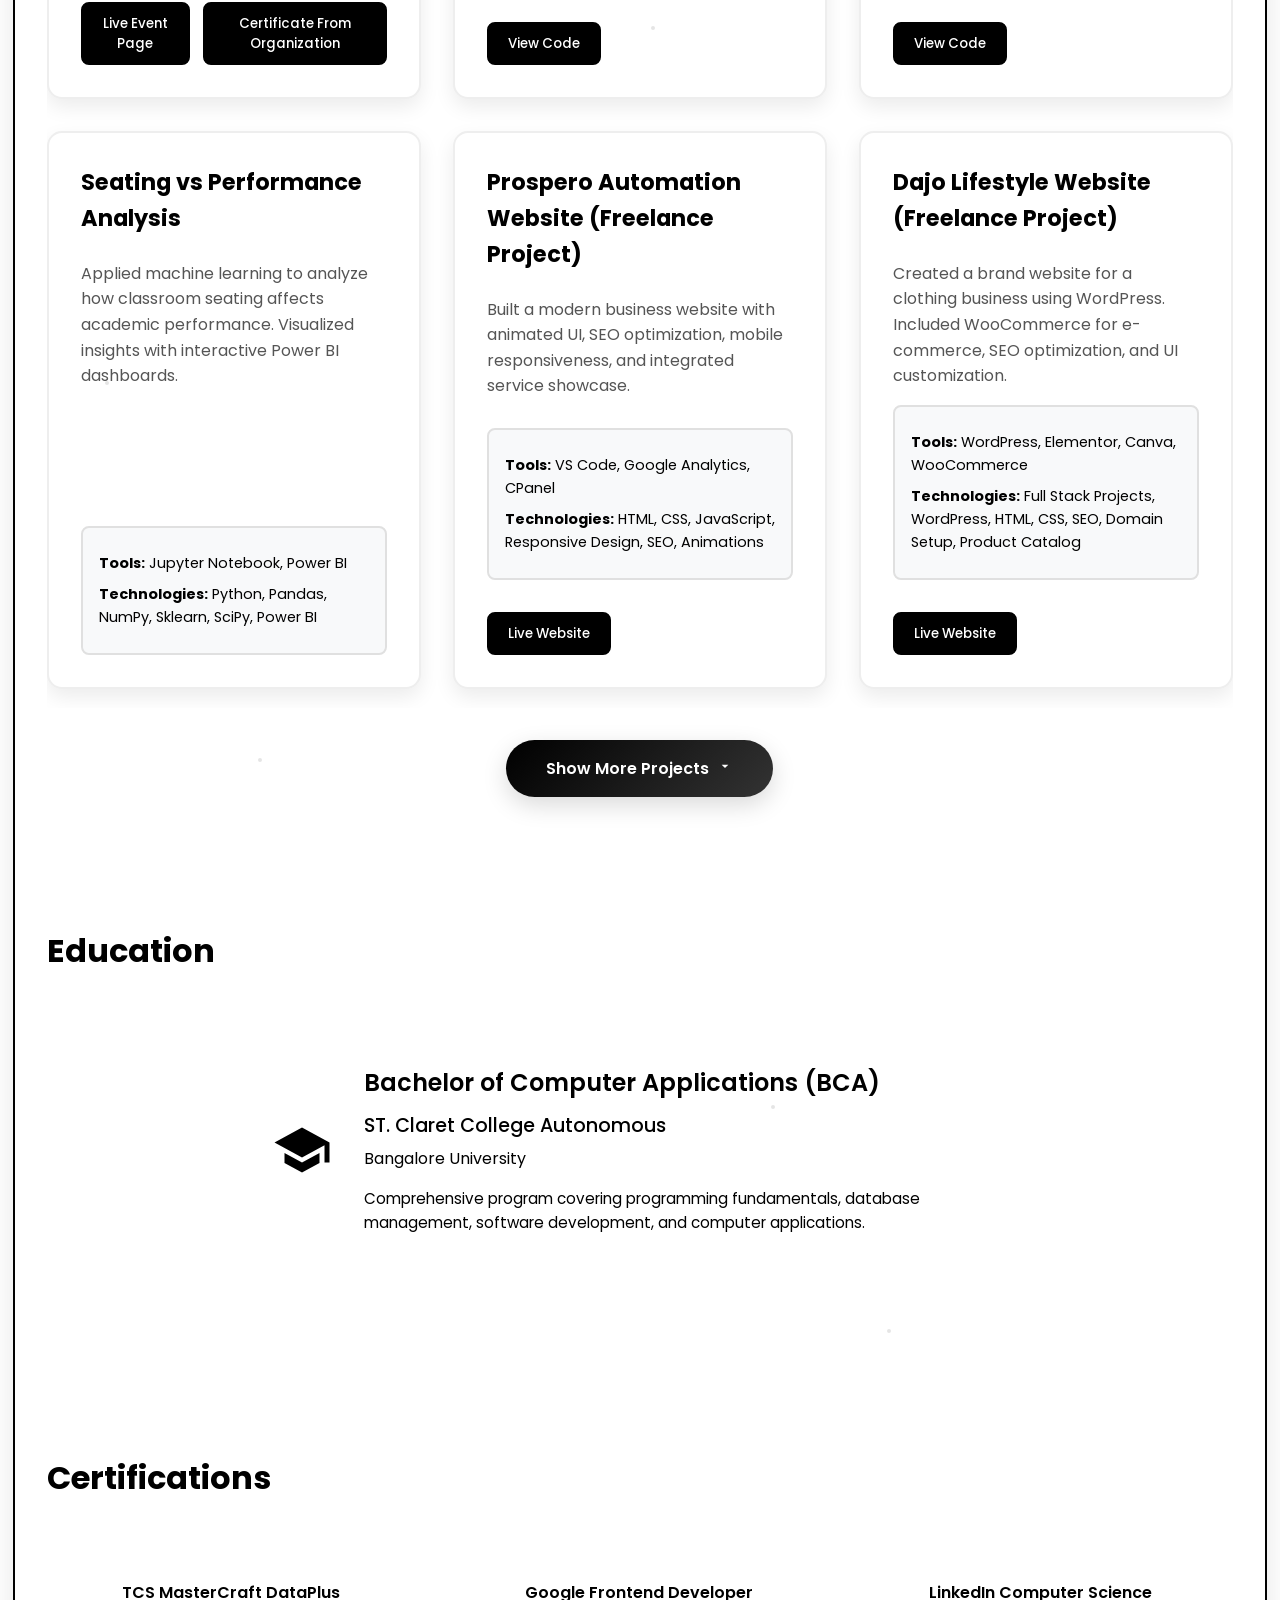
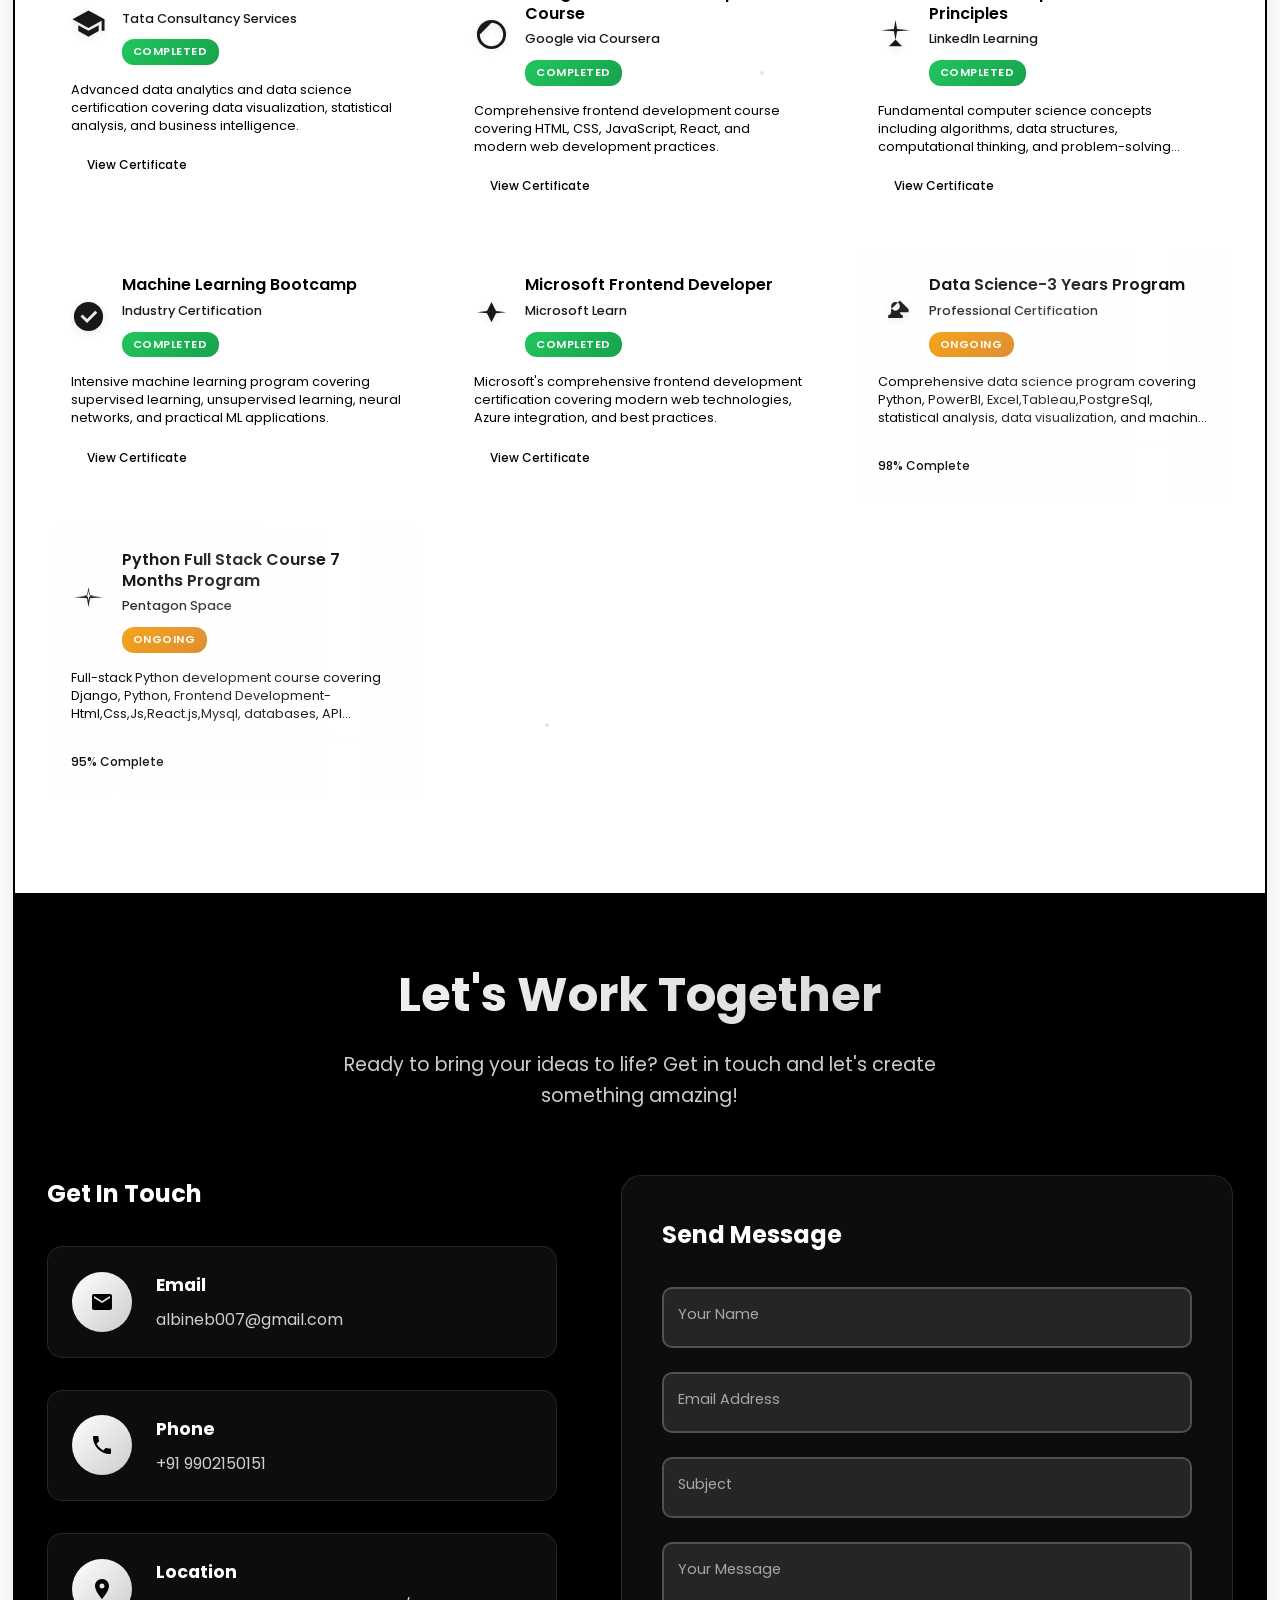
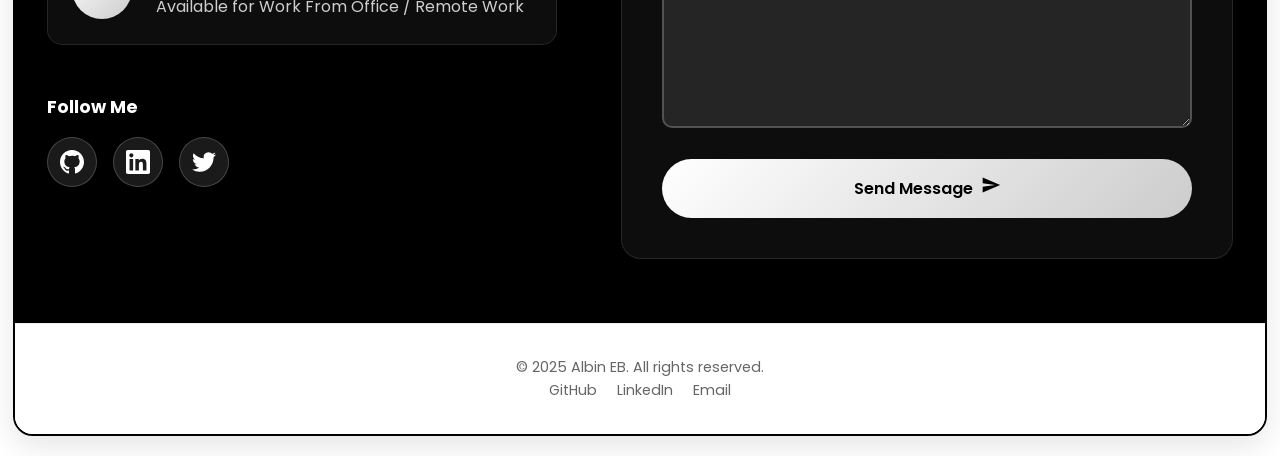
==== commit abe7c274: "Update doc.html" ====
--- a/doc.html
+++ b/doc.html
@@ -1441,45 +1441,7 @@
       transform: translateY(0);
     }
 
-    .certification-item::before {
-      content: '';
-      position: absolute;
-      top: 0;
-      left: 0;
-      width: 4px;
-      height: 100%;
-      background: linear-gradient(180deg, var(--primary-color), var(--accent-color));
-      transition: all 0.4s ease;
-      opacity: 0.7;
-    }
-
-    .certification-item::after {
-      content: '';
-      position: absolute;
-      top: -50%;
-      left: -50%;
-      width: 200%;
-      height: 200%;
-      background: radial-gradient(circle, rgba(255,255,255,0.1) 0%, transparent 70%);
-      transform: scale(0);
-      transition: transform 0.6s ease;
-      pointer-events: none;
-    }
-
-    .certification-item:hover {
-      transform: translateY(-8px) scale(1.02);
-      box-shadow: 0 15px 40px rgba(0, 0, 0, 0.15);
-      border-color: var(--primary-color);
-    }
-
-    .certification-item:hover::before {
-      width: 100%;
-      opacity: 0.1;
-    }
-
-    .certification-item:hover::after {
-      transform: scale(1);
-    }
+
 
     .certification-header {
       display: flex;
@@ -1538,9 +1500,7 @@
       transition: transform 0.3s ease;
     }
 
-    .certification-item:hover .certification-status {
-      transform: scale(1.05);
-    }
+   
 
     .certification-status.completed {
       background: linear-gradient(135deg, #22c55e, #16a34a);
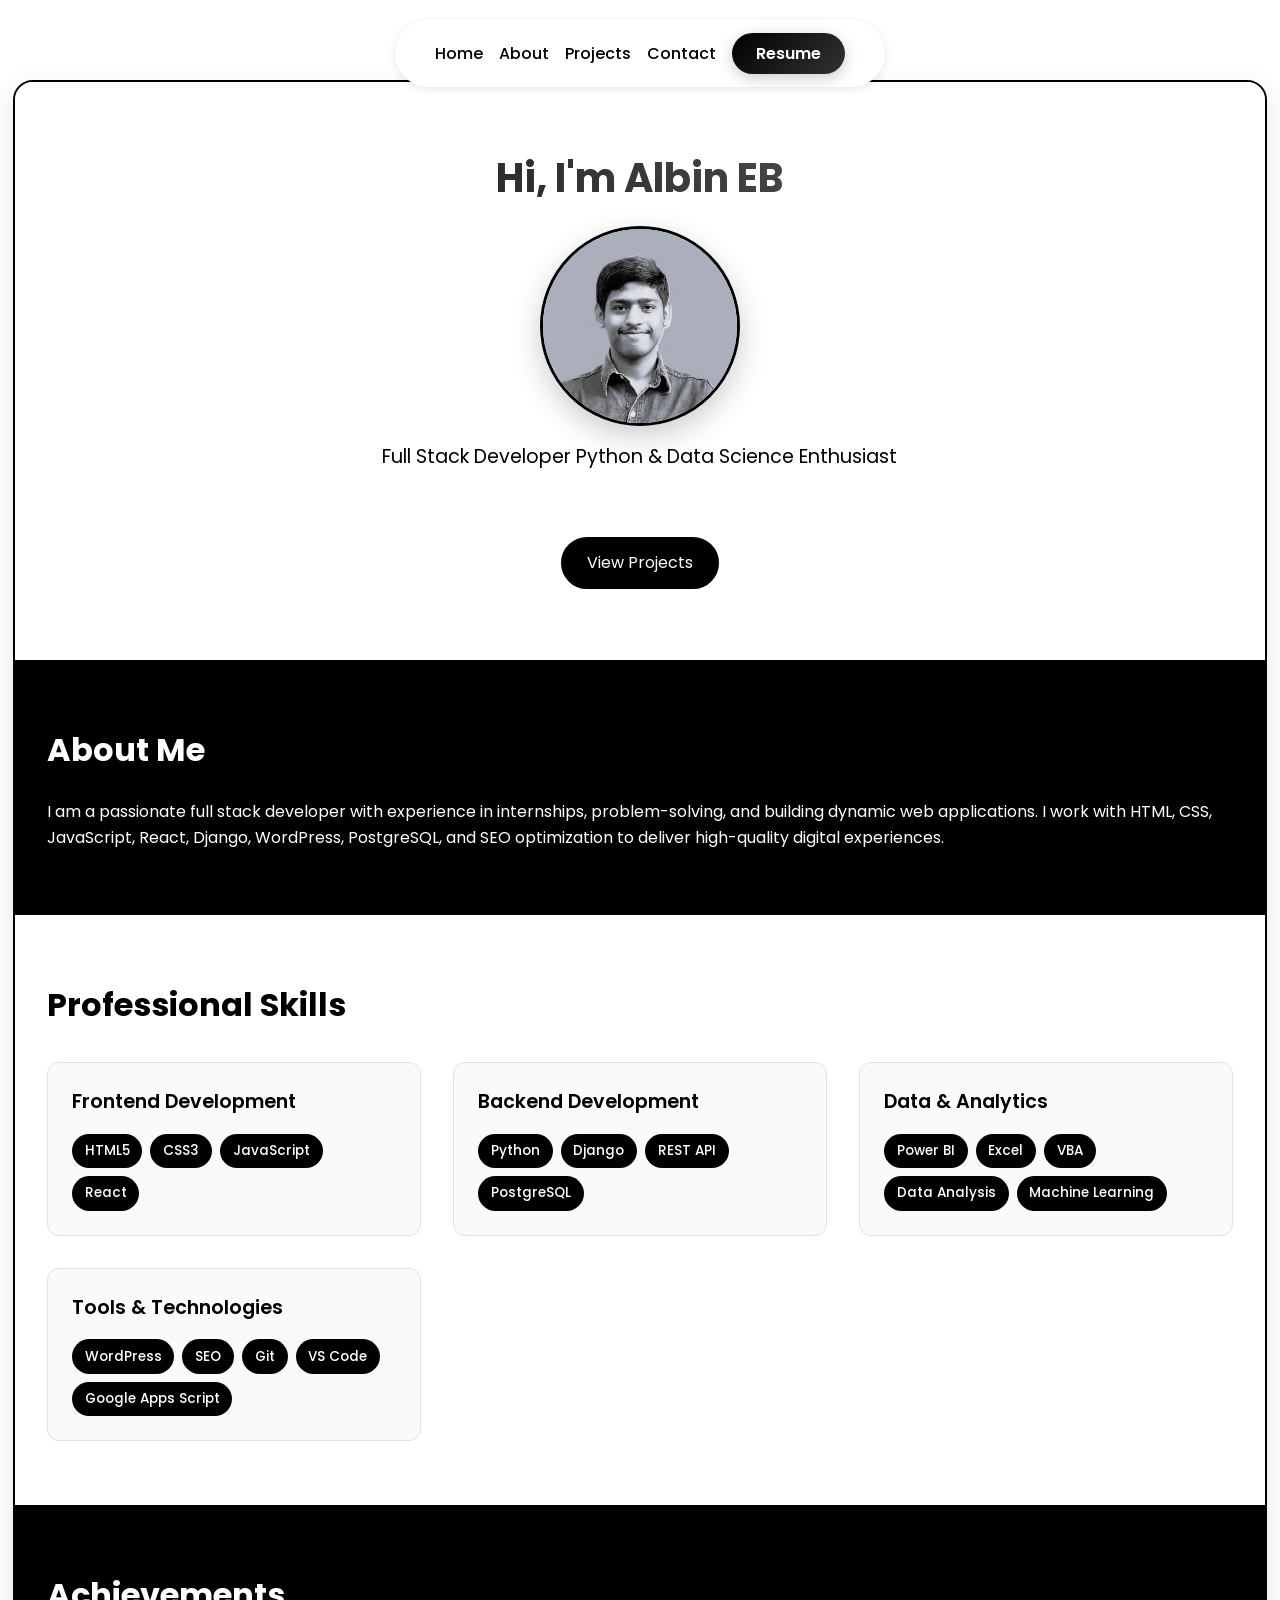
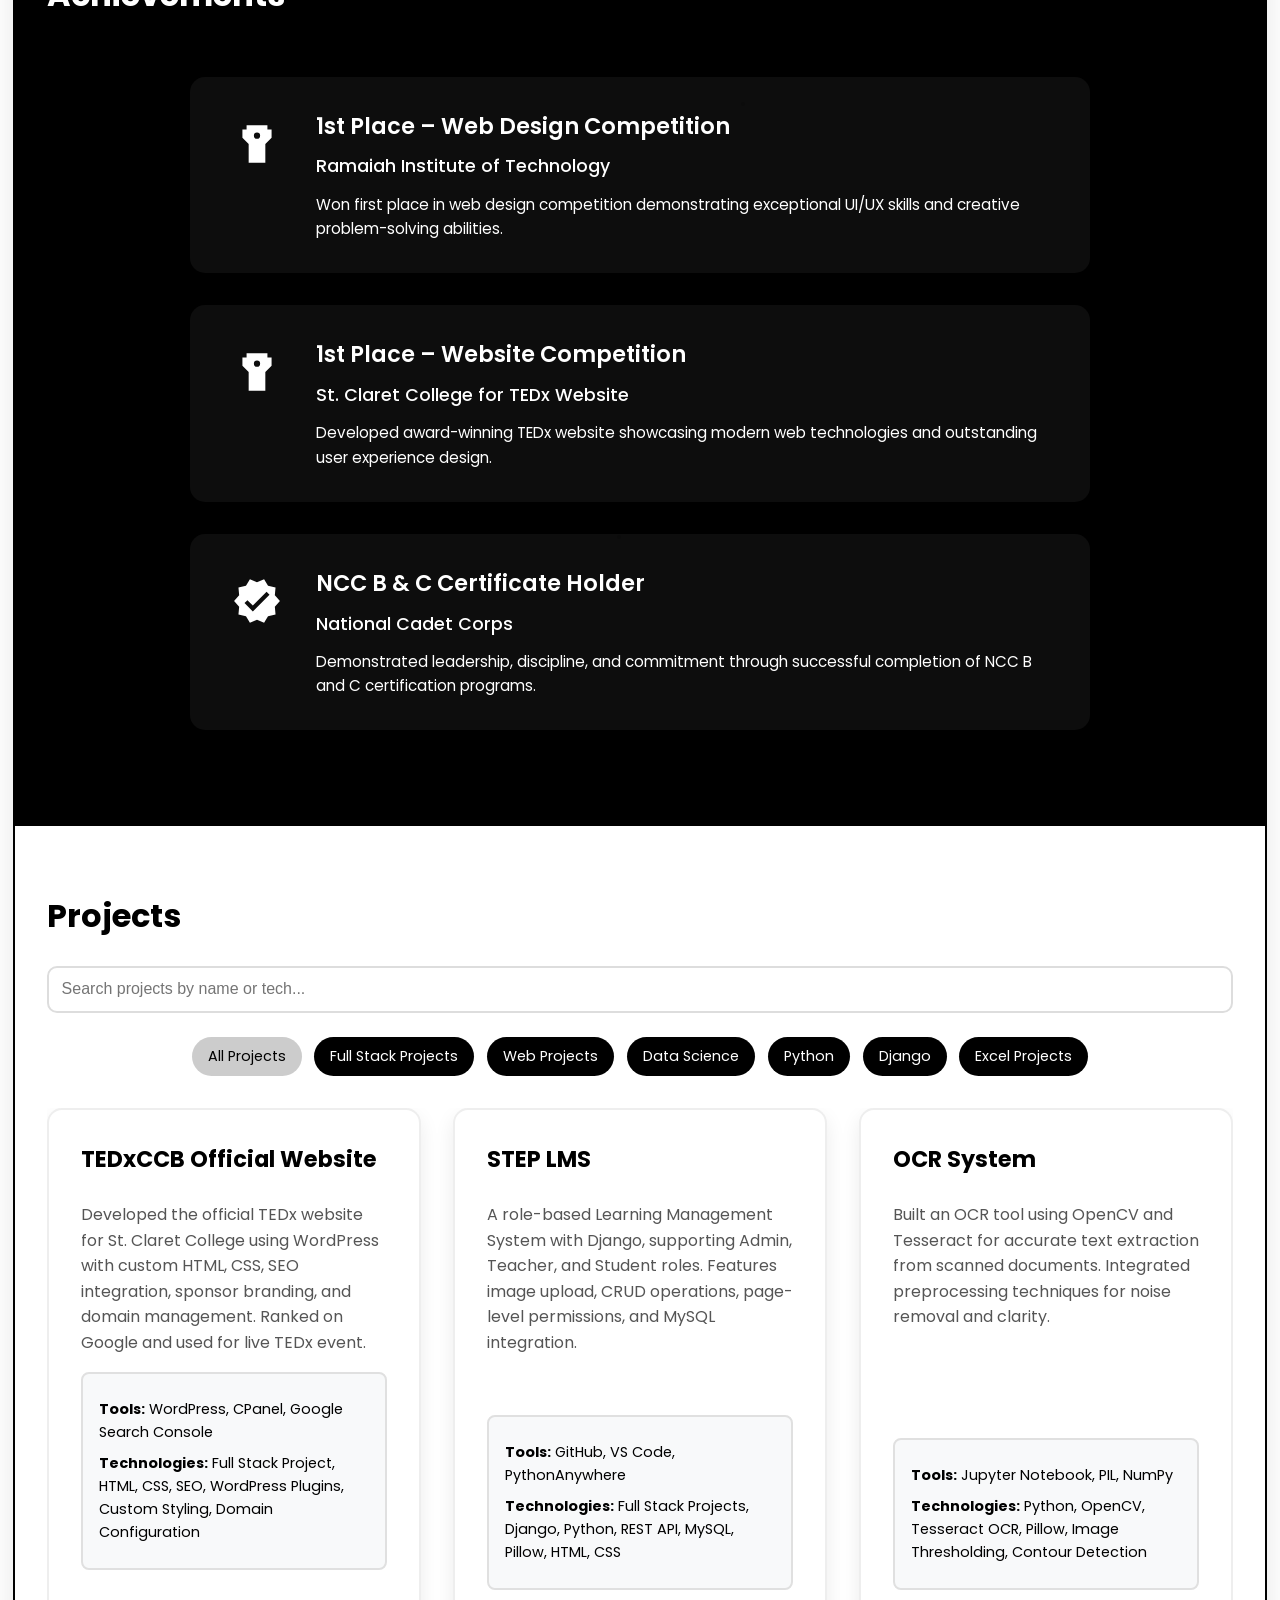
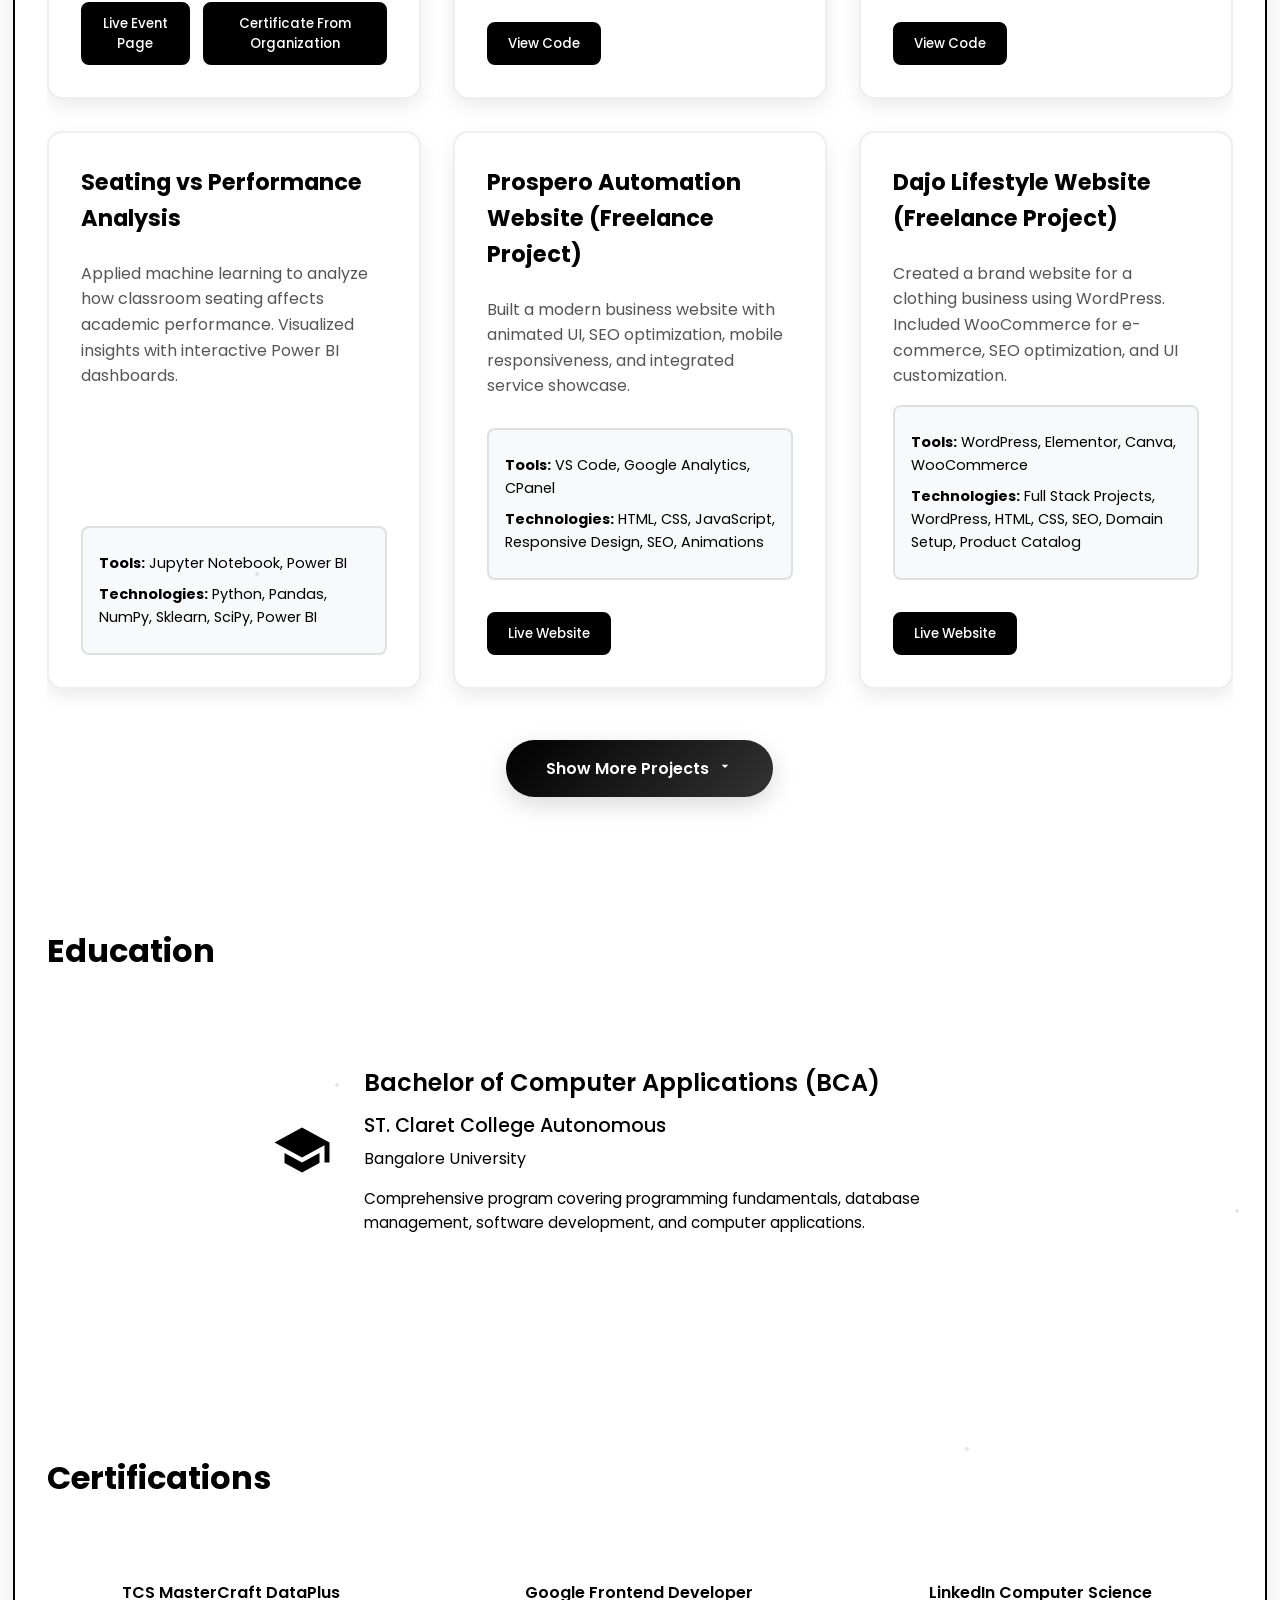
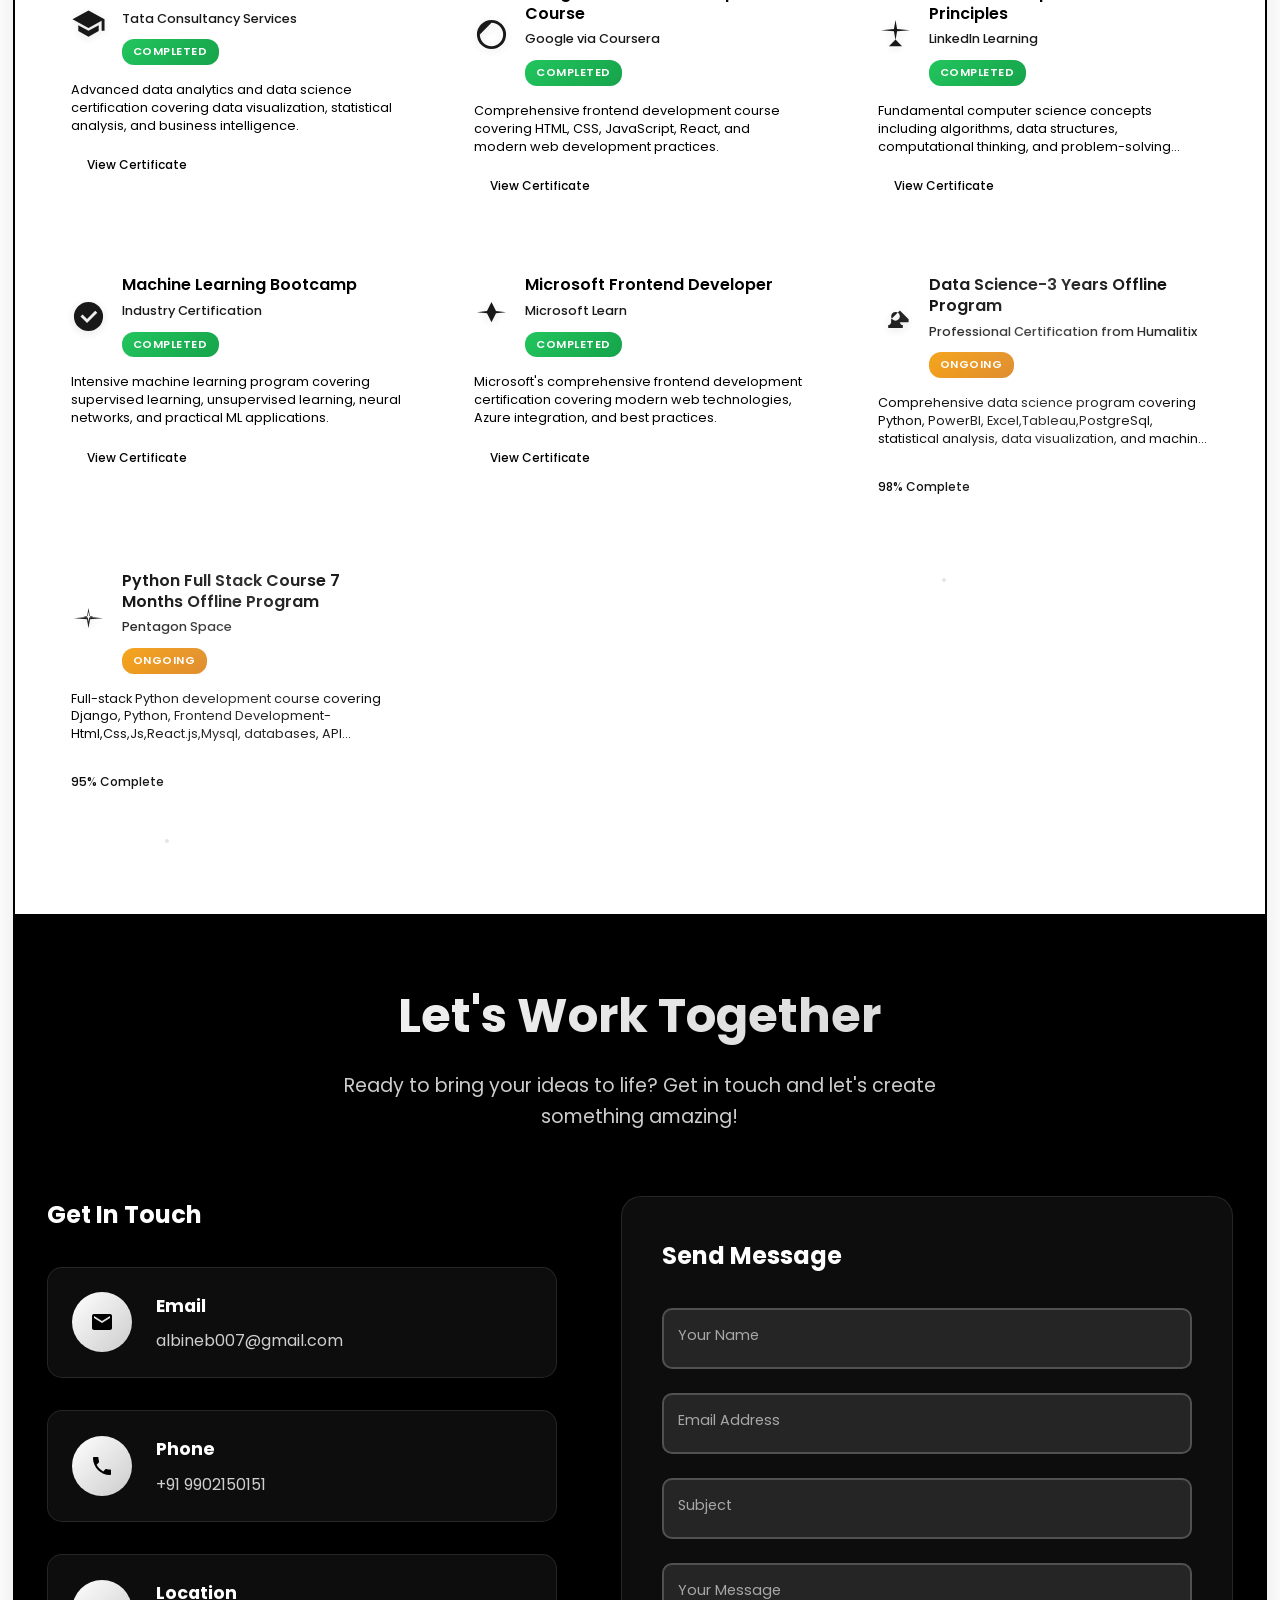
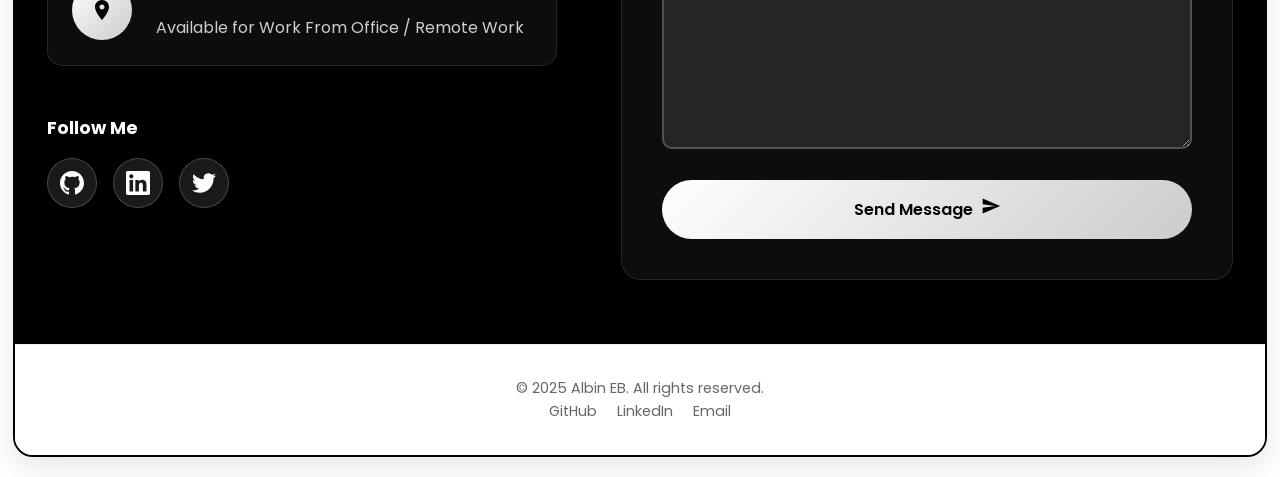
==== commit b34b929c: "Update doc.html" ====
--- a/doc.html
+++ b/doc.html
@@ -2041,7 +2041,7 @@
           </div>
           <div class="certification-description">
             <p>Advanced data analytics and data science certification covering data visualization, statistical analysis, and business intelligence.</p>
-            <a href="https://drive.google.com/file/d/1RKVoWpTI6ZPiPIm8YHBGIDjqOF5iJA1T/view?usp=sharing" class="certification-link" target="_blank">View Certificate</a>
+            <a href="https://drive.google.com/file/d/1cOdpX9zK6fnbHa-DPX6latp0KXhTb6r7/view" class="certification-link" target="_blank">View Certificate</a>
           </div>
         </div>
 
@@ -2058,7 +2058,7 @@
           </div>
           <div class="certification-description">
             <p>Comprehensive frontend development course covering HTML, CSS, JavaScript, React, and modern web development practices.</p>
-            <a href="https://drive.google.com/file/d/1IQc1vKvT_9GzSC4QvIyLnqNRYgC7nPxO/view?usp=sharing" class="certification-link" target="_blank">View Certificate</a>
+            <a href="https://drive.google.com/file/d/137b0Sfq0Zub1Xr9a205i1luMPoG8ho8A/view" class="certification-link" target="_blank">View Certificate</a>
           </div>
         </div>
 
@@ -2075,7 +2075,7 @@
           </div>
           <div class="certification-description">
             <p>Fundamental computer science concepts including algorithms, data structures, computational thinking, and problem-solving techniques.</p>
-            <a href="https://drive.google.com/file/d/12YjCLNwB7_pJK8HhkFnOi2Qzp1kE0c9V/view?usp=sharing" class="certification-link" target="_blank">View Certificate</a>
+            <a href="https://drive.google.com/file/d/1b_JDrlgs2GeySgx4anDy_WepJcbAjv8D/view" class="certification-link" target="_blank">View Certificate</a>
           </div>
         </div>
 
@@ -2092,7 +2092,7 @@
           </div>
           <div class="certification-description">
             <p>Intensive machine learning program covering supervised learning, unsupervised learning, neural networks, and practical ML applications.</p>
-            <a href="https://drive.google.com/file/d/1nE3jD6kM8wFxS2eQ9tIbP1zGvHr5sL7V/view?usp=sharing" class="certification-link" target="_blank">View Certificate</a>
+            <a href="https://drive.google.com/file/d/1bntMN0THFVVzMxF1sQpeUQGFYAnvVjE_/view" class="certification-link" target="_blank">View Certificate</a>
           </div>
         </div>
 
@@ -2109,7 +2109,7 @@
           </div>
           <div class="certification-description">
             <p>Microsoft's comprehensive frontend development certification covering modern web technologies, Azure integration, and best practices.</p>
-            <a href="https://drive.google.com/file/d/1pKx2WqN7vL8ZrA5mI9oS6nF3gT4uEj2P/view?usp=sharing" class="certification-link" target="_blank">View Certificate</a>
+            <a href="https://drive.google.com/file/d/1E06Fkzf9I1gMN5AKLuYcZkuO1KziXuUy/view" class="certification-link" target="_blank">View Certificate</a>
           </div>
         </div>
 
@@ -2119,8 +2119,8 @@
               <path d="M12,2C13.65,2 15,3.35 15,5C15,6.65 13.65,8 12,8C10.35,8 9,6.65 9,5C9,3.35 10.35,2 12,2M21,9V7L15,1L9,7V9C9,10 8,11 7,11V13H17V11C16,11 15,10 15,9H21Z"/>
             </svg>
             <div class="certification-info">
-              <h3>Data Science-3 Years Program</h3>
-              <p class="certification-issuer">Professional Certification</p>
+              <h3>Data Science-3 Years Offline Program</h3>
+              <p class="certification-issuer">Professional Certification from Humalitix</p>
               <span class="certification-status ongoing">Ongoing</span>
             </div>
           </div>
@@ -2141,7 +2141,7 @@
               <path d="M12,2L13.09,8.26L22,9L13.09,9.74L12,16L10.91,9.74L2,9L10.91,8.26L12,2M12,4.5L11.5,7.5L8.5,8L11.5,8.5L12,11.5L12.5,8.5L15.5,8L12.5,7.5L12,4.5Z"/>
             </svg>
             <div class="certification-info">
-              <h3>Python Full Stack Course 7 Months Program</h3>
+              <h3>Python Full Stack Course 7 Months Offline Program</h3>
               <p class="certification-issuer">Pentagon Space</p>
               <span class="certification-status ongoing">Ongoing</span>
             </div>
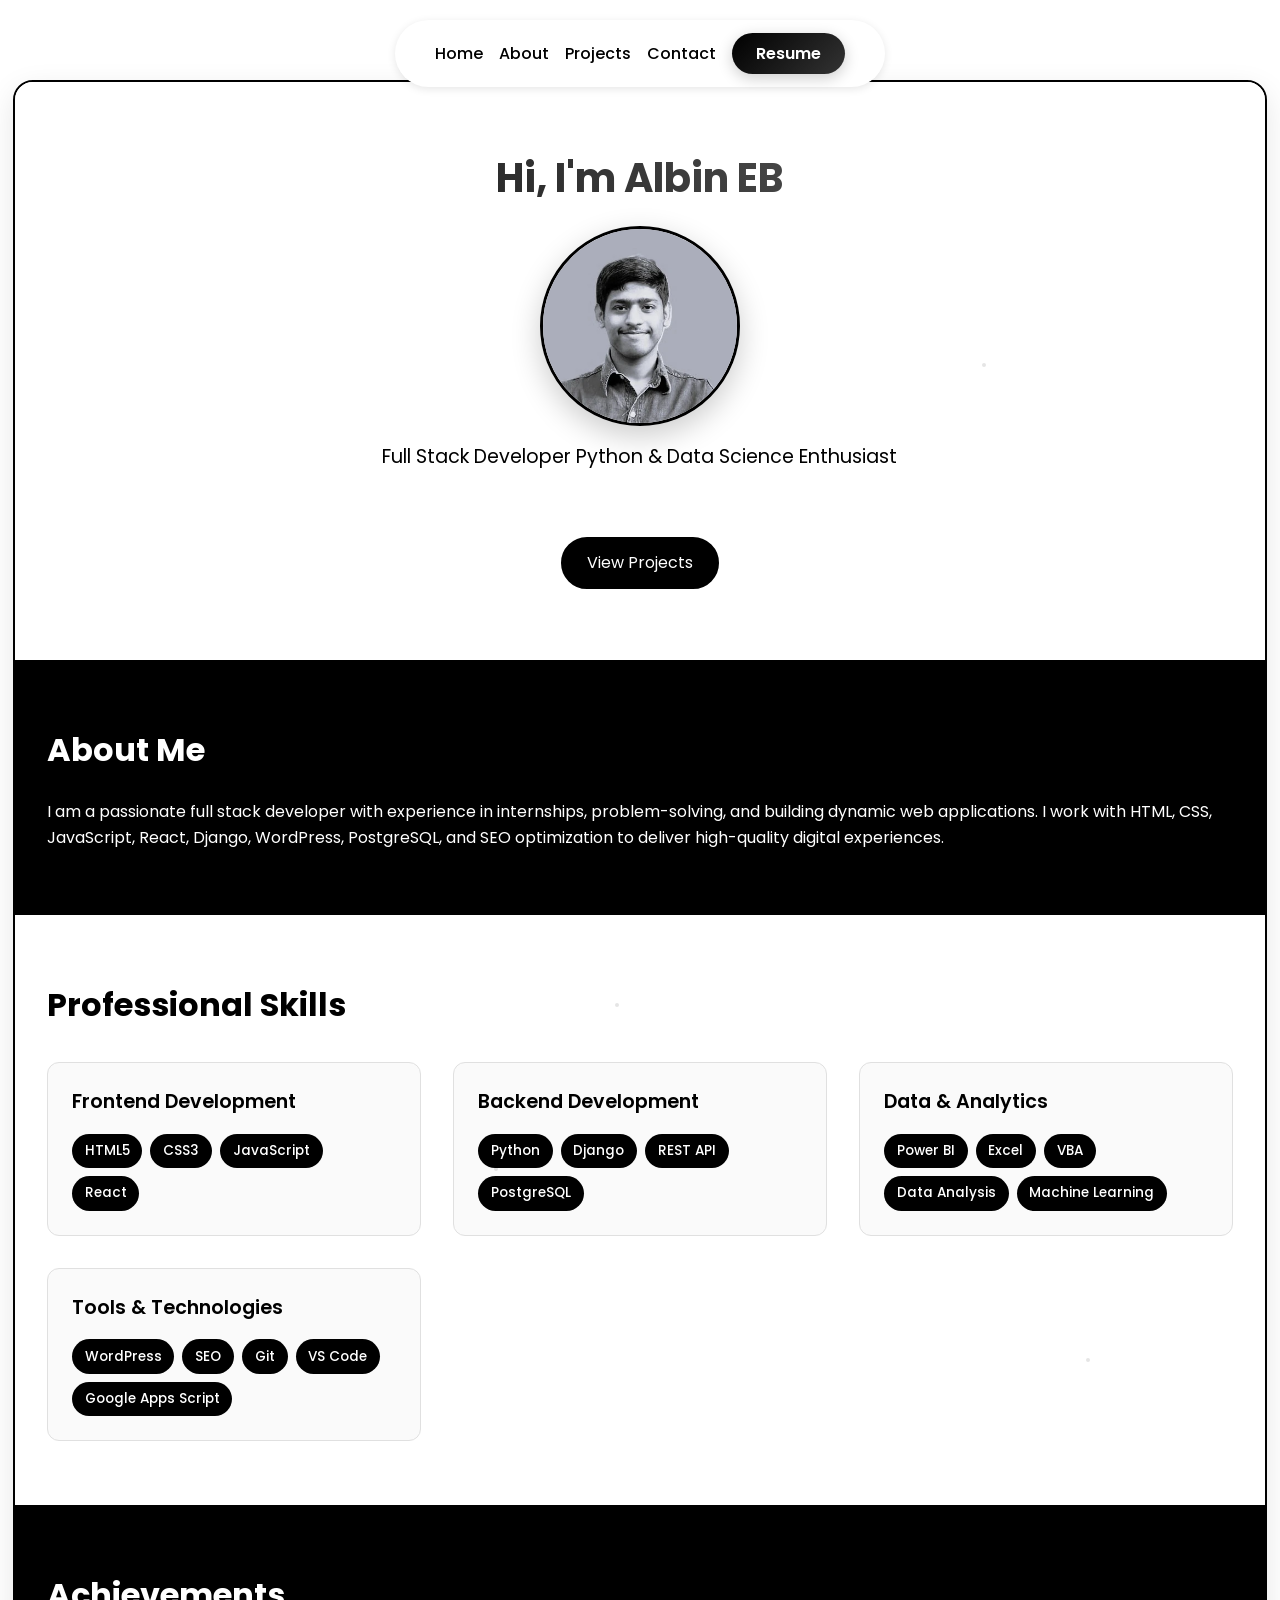
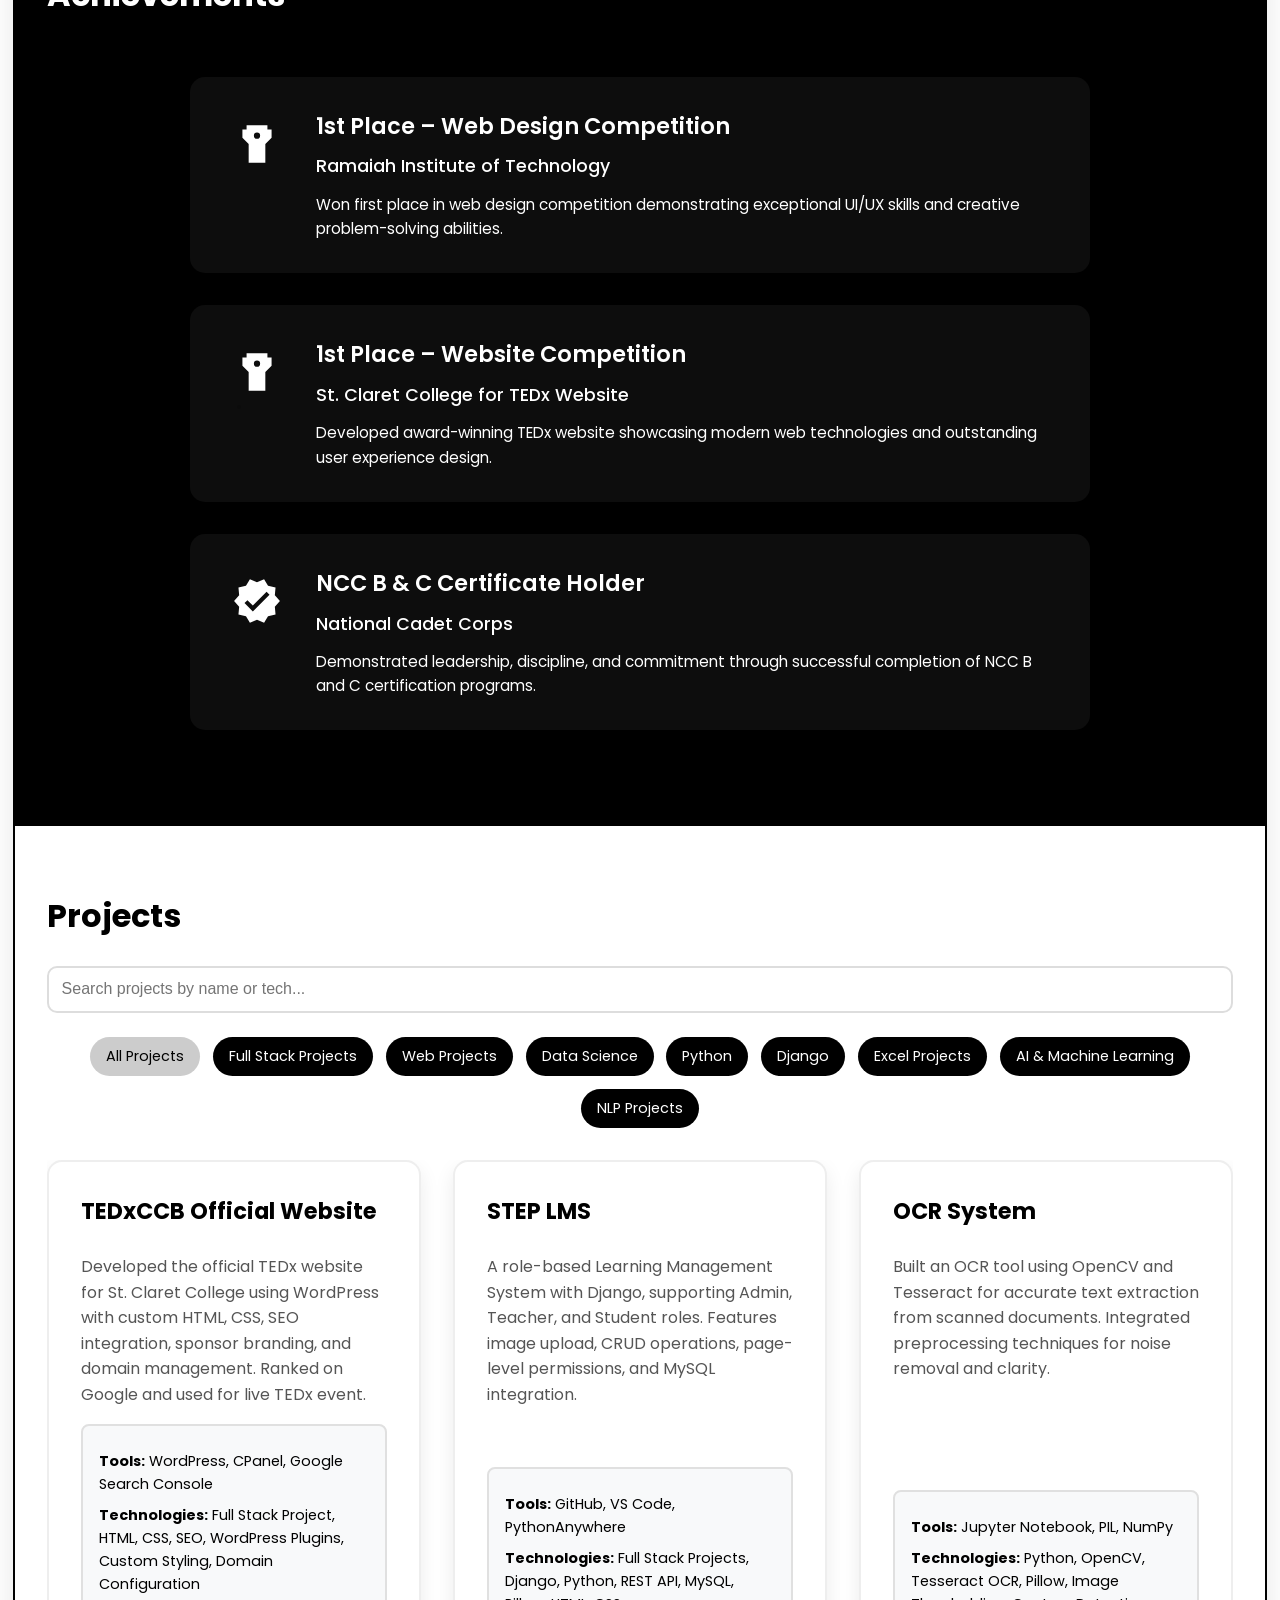
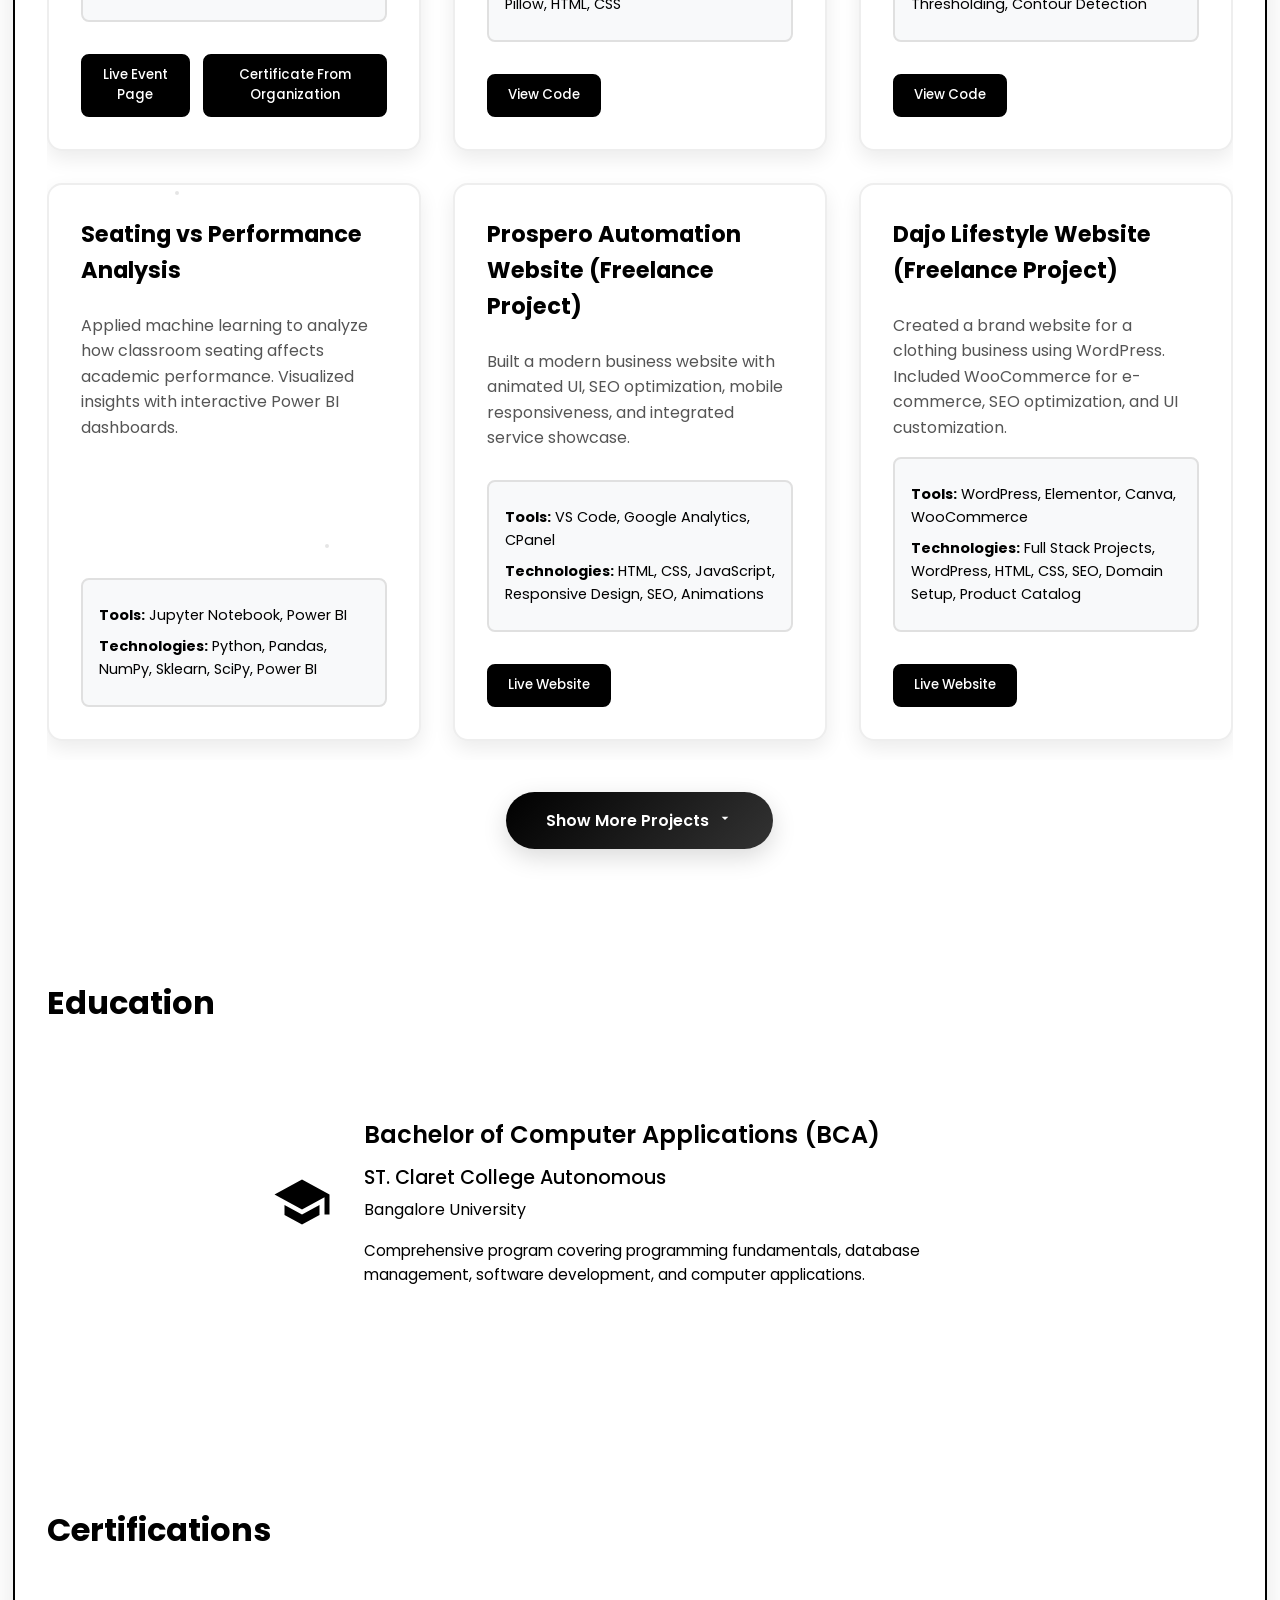
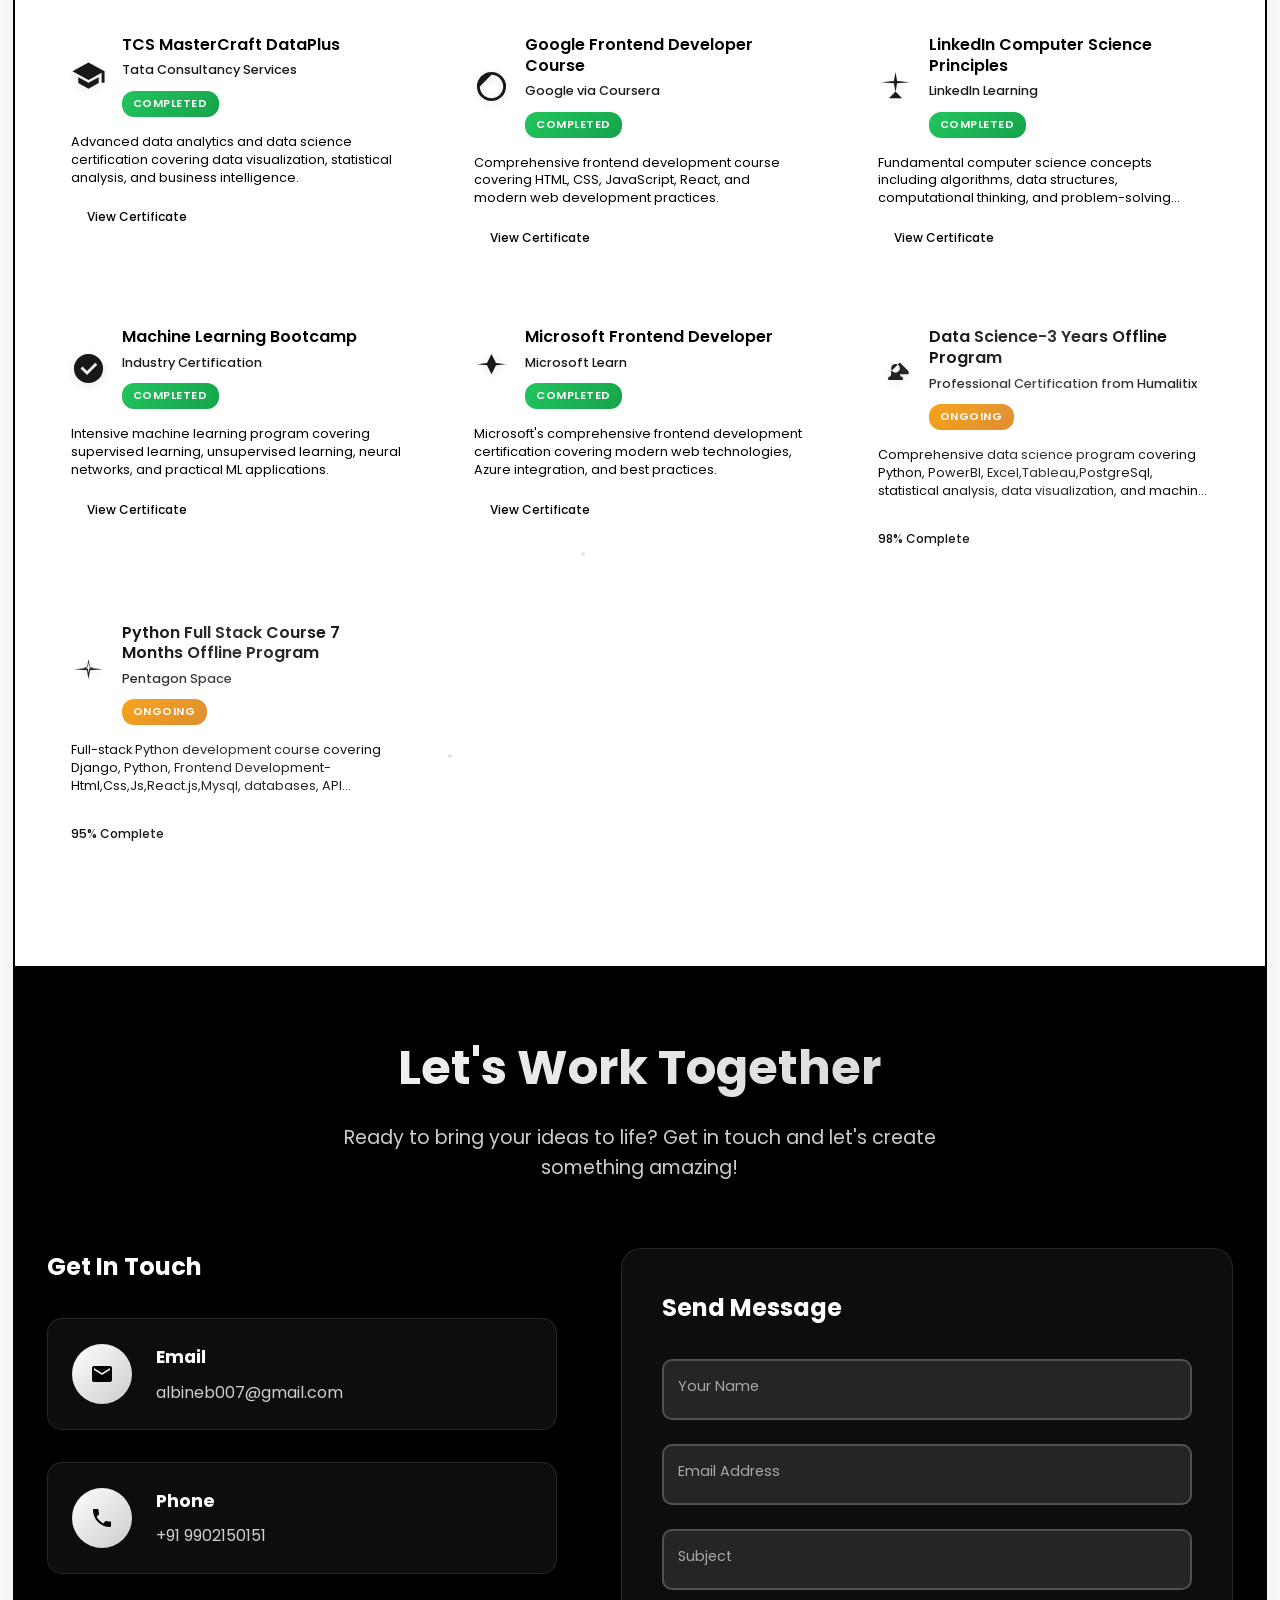
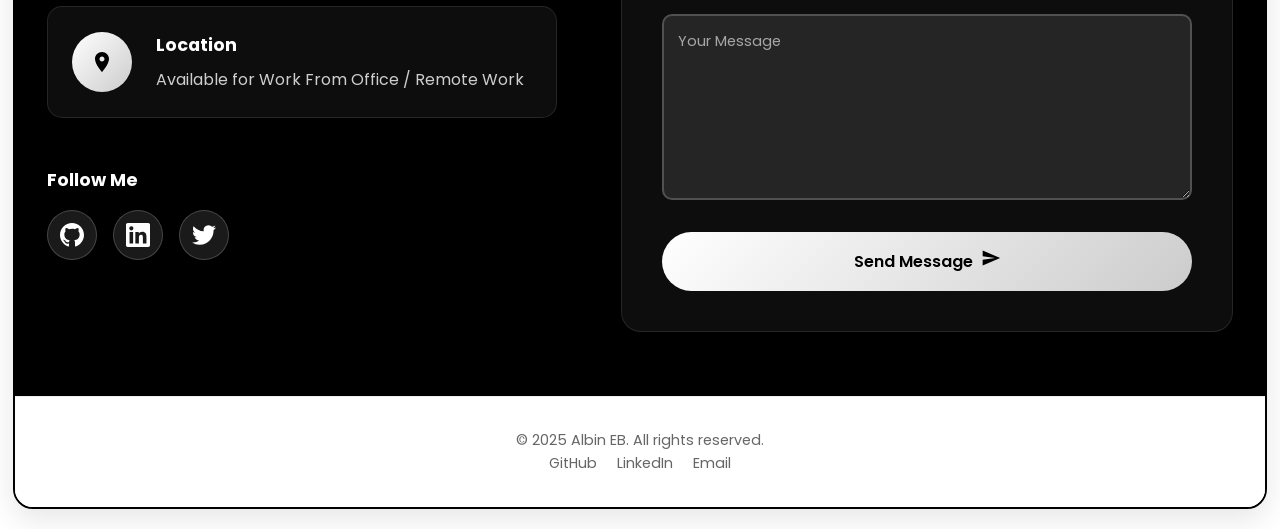
==== commit afc023b8: "Add impressive AI-Powered Smart Content Moderator project Co-authored-by: albineb007 <74339427+albin" ====
--- a/doc.html
+++ b/doc.html
@@ -1824,7 +1824,8 @@
         <span class="keyword" onclick="filterProjects('python')">Python</span>
         <span class="keyword" onclick="filterProjects('django')">Django</span>
         <span class="keyword" onclick="filterProjects('excel')">Excel Projects</span>
-        
+        <span class="keyword" onclick="filterProjects('ai')">AI & Machine Learning</span>
+        <span class="keyword" onclick="filterProjects('nlp')">NLP Projects</span>
         
       </div>
    <div class="project-grid" id="projectGrid">
@@ -1980,6 +1981,19 @@
     </div>
     <div class="project-buttons">
       <a href="https://drive.google.com/file/d/1qSbASkIwhcOGGrcNisulQtU0EbORvAGJ/view"><button>Screenshot</button></a>
+    </div>
+  </div>
+
+  <div class="project-card" data-tech="python ai nlp transformers flask mongodb restapi docker">
+    <h3>AI-Powered Smart Content Moderator</h3>
+    <p class="project-description">Built an intelligent real-time content moderation system using advanced NLP with transformer models (BERT), Flask REST API, and MongoDB. Features sentiment analysis, toxicity detection, spam filtering, and automated content categorization with 94% accuracy. Deployed with Docker for scalability.</p>
+    <div class="project-details">
+      <p><strong>Tools:</strong> VS Code, Docker, MongoDB Compass, Postman</p>
+      <p><strong>Technologies:</strong> Full Stack AI Project, Python, Transformers (BERT), Flask, Natural Language Processing, MongoDB, REST API, Docker, Real-time Processing, Machine Learning</p>
+    </div>
+    <div class="project-buttons">
+      <a href="#"><button>View Demo</button></a>
+      <a href="#"><button>View Code</button></a>
     </div>
   </div>
 </div>
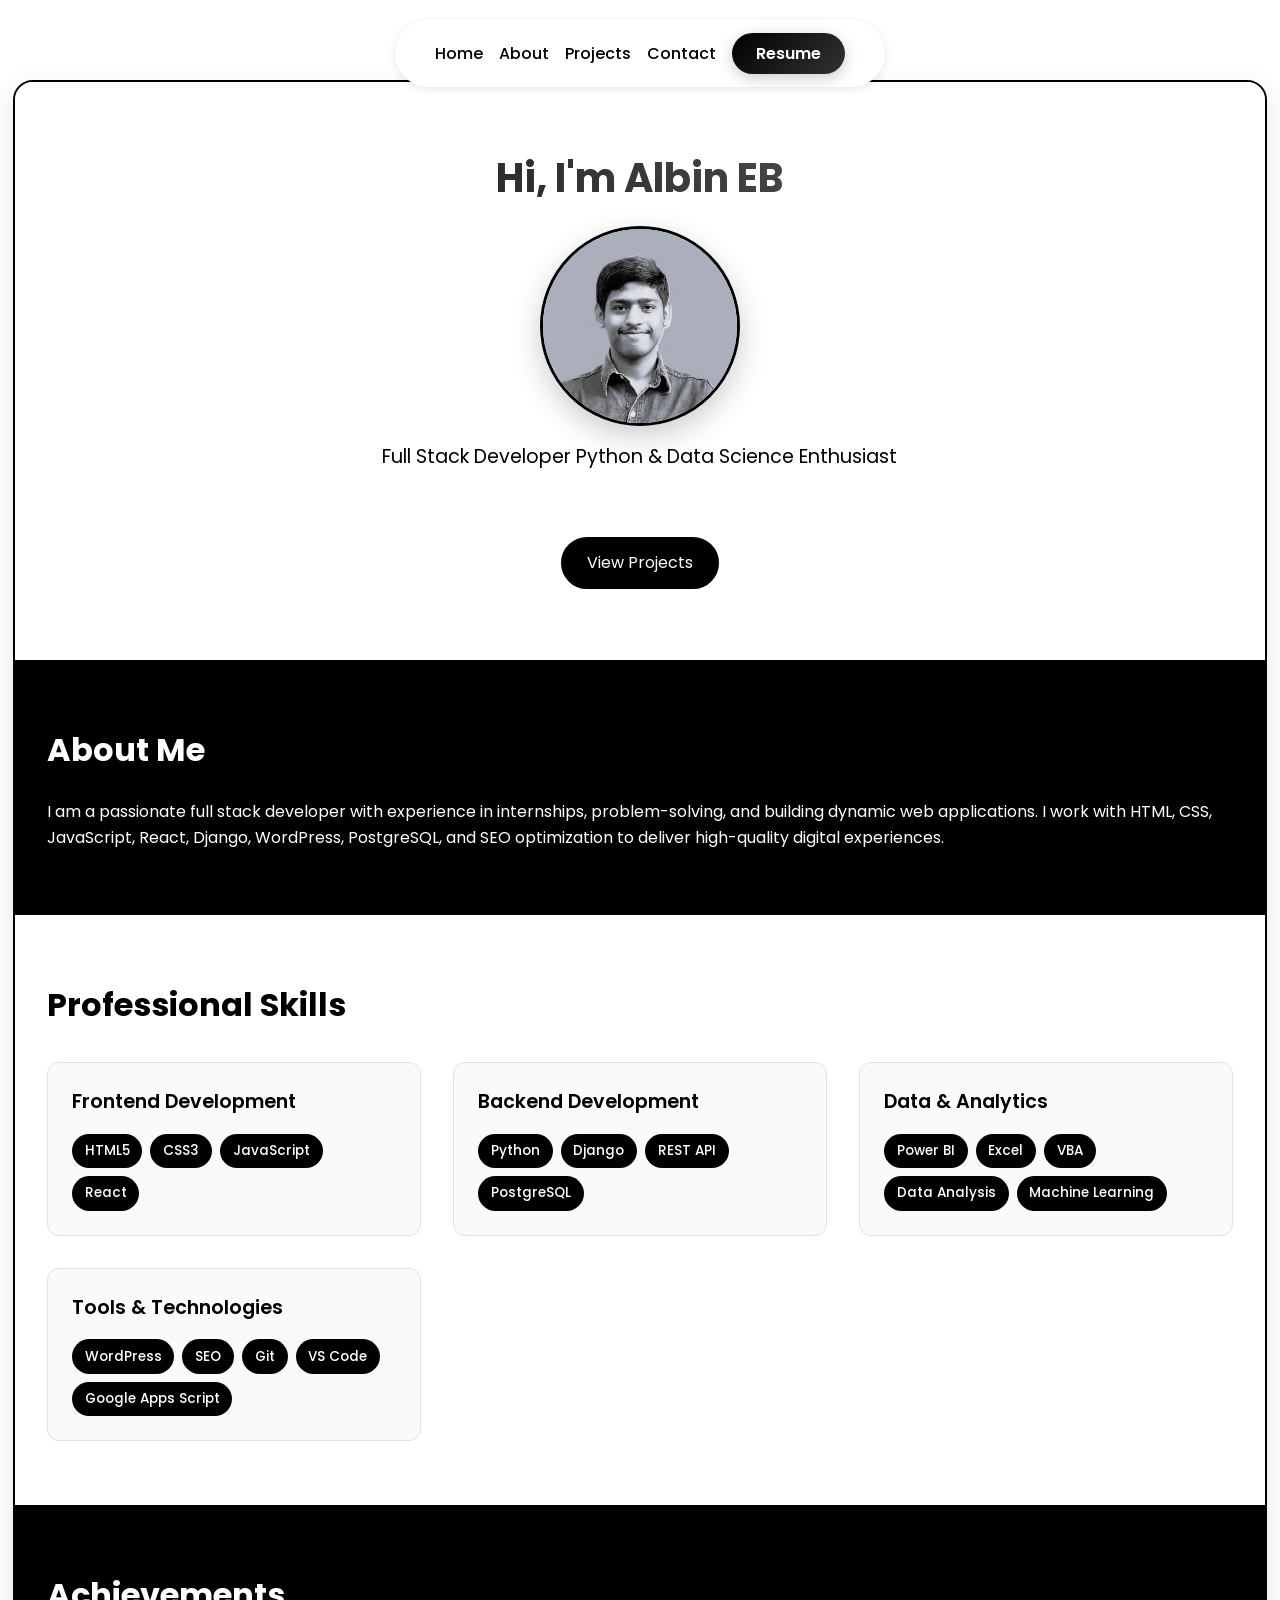
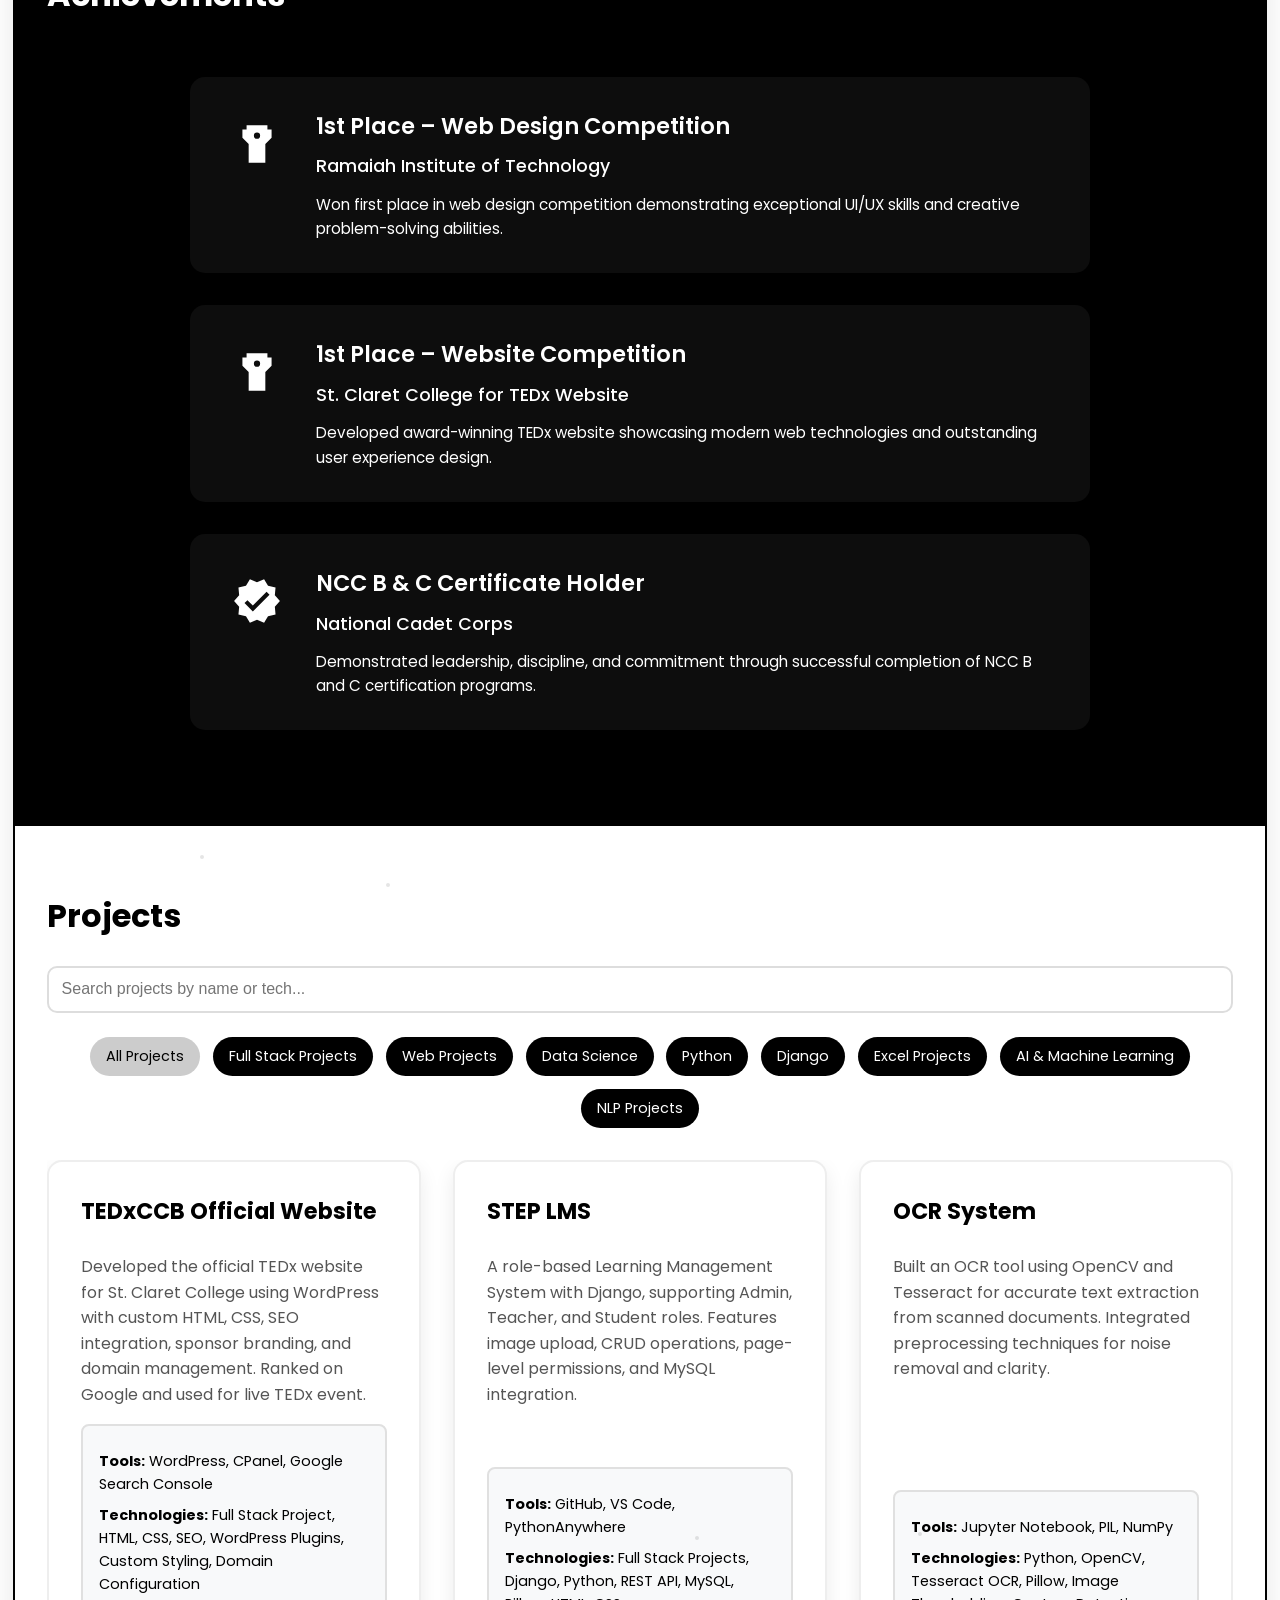
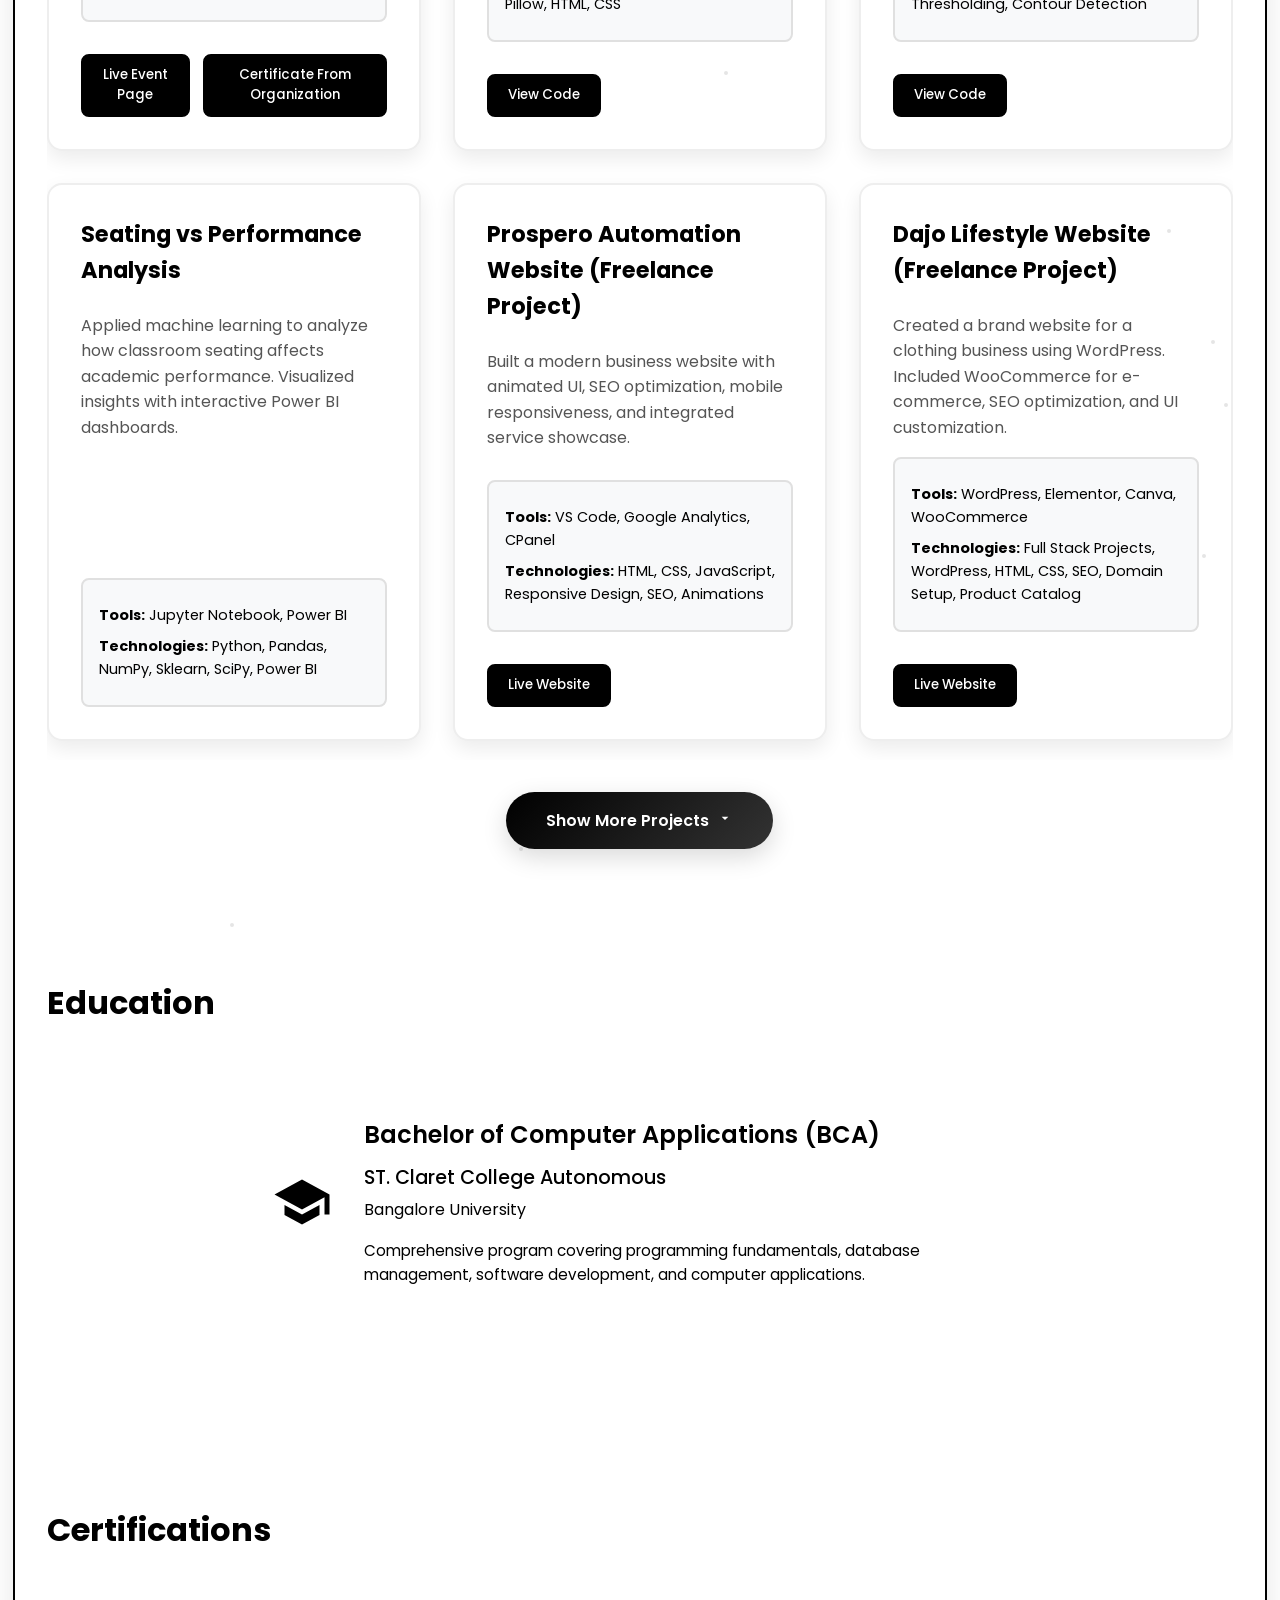
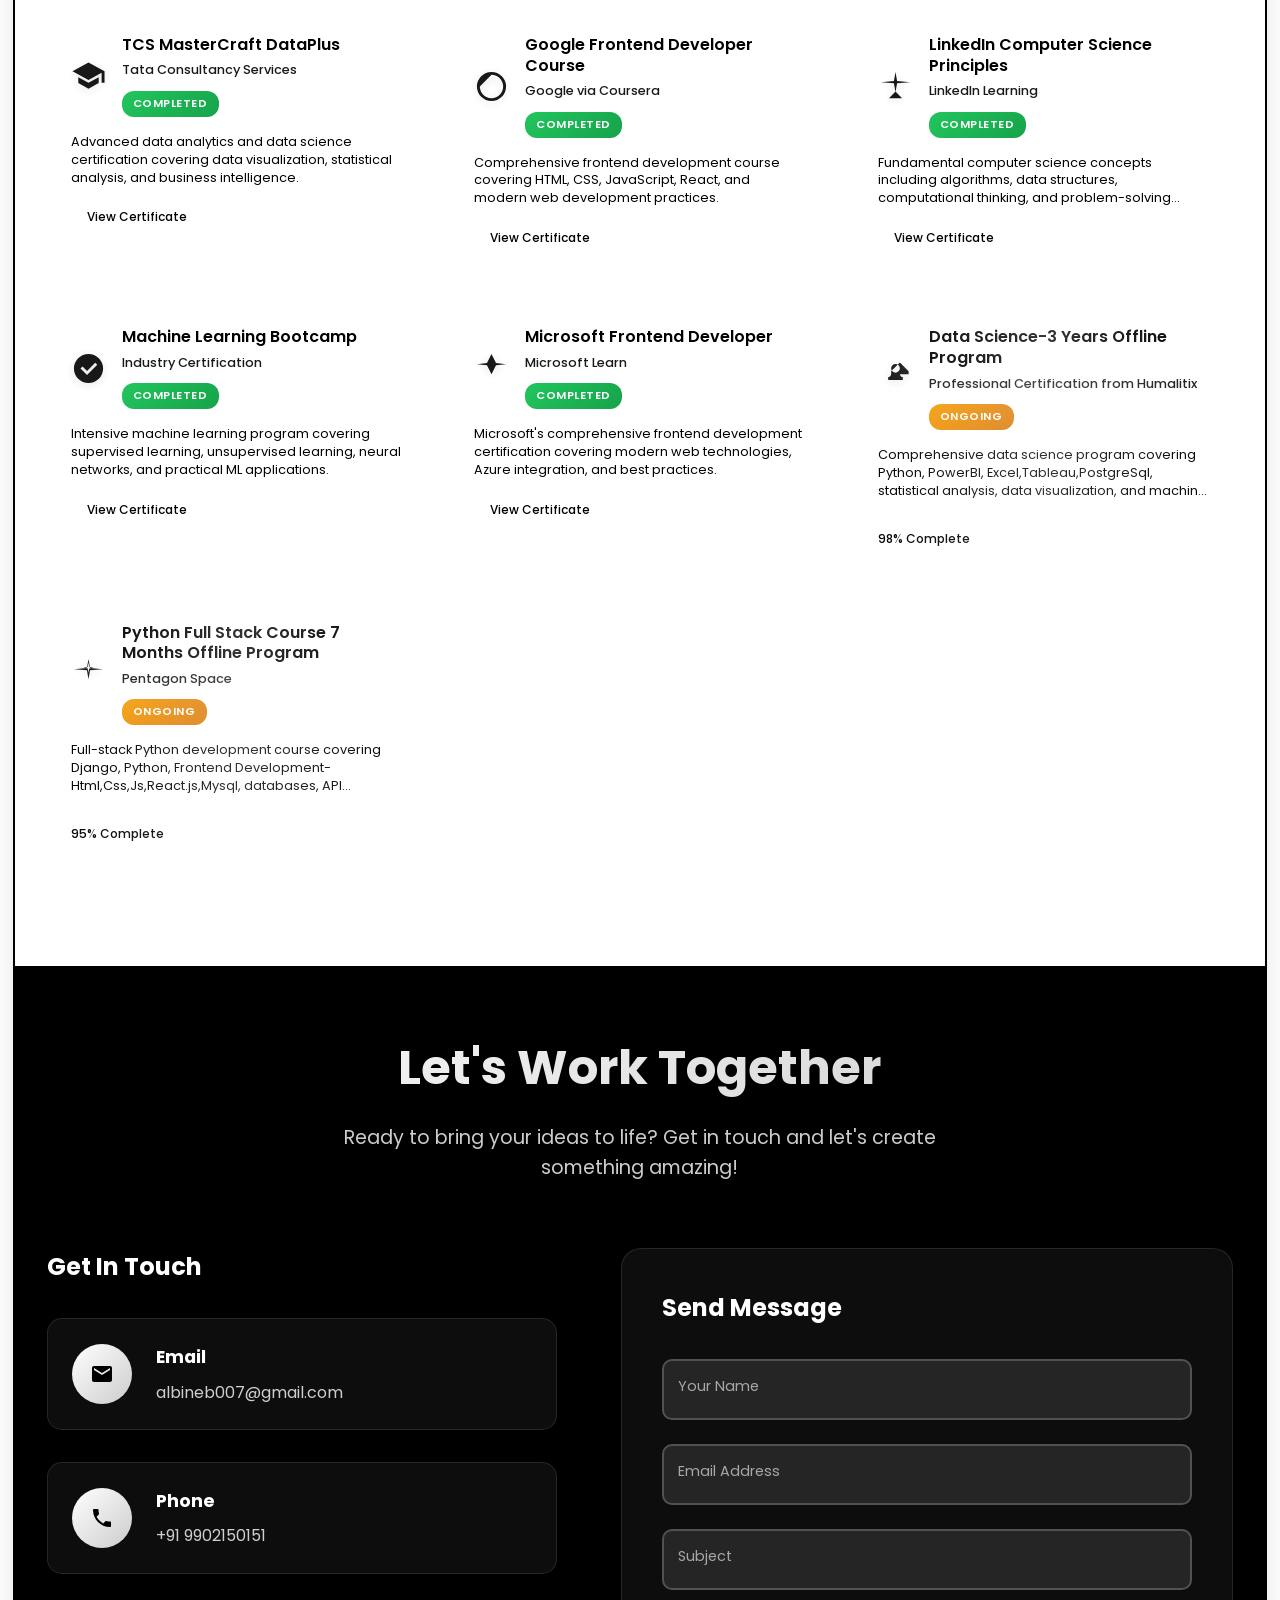
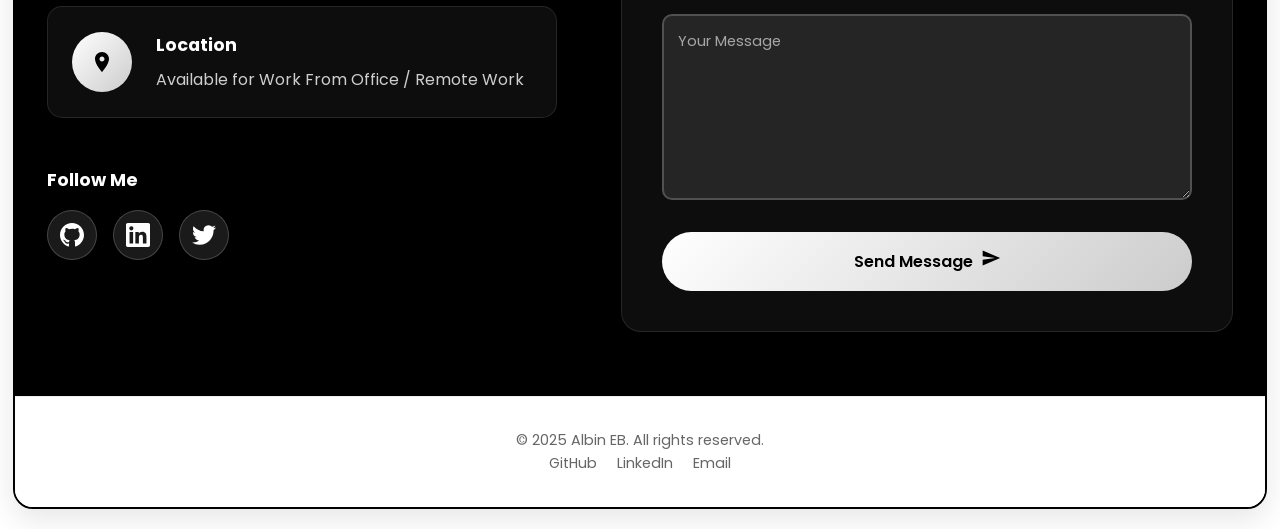
==== commit bb0f1b04: "Remove placeholder buttons from AI project per code review feedback Co-authored-by: albineb007 <7433" ====
--- a/doc.html
+++ b/doc.html
@@ -1990,10 +1990,6 @@
     <div class="project-details">
       <p><strong>Tools:</strong> VS Code, Docker, MongoDB Compass, Postman</p>
       <p><strong>Technologies:</strong> Full Stack AI Project, Python, Transformers (BERT), Flask, Natural Language Processing, MongoDB, REST API, Docker, Real-time Processing, Machine Learning</p>
-    </div>
-    <div class="project-buttons">
-      <a href="#"><button>View Demo</button></a>
-      <a href="#"><button>View Code</button></a>
     </div>
   </div>
 </div>
